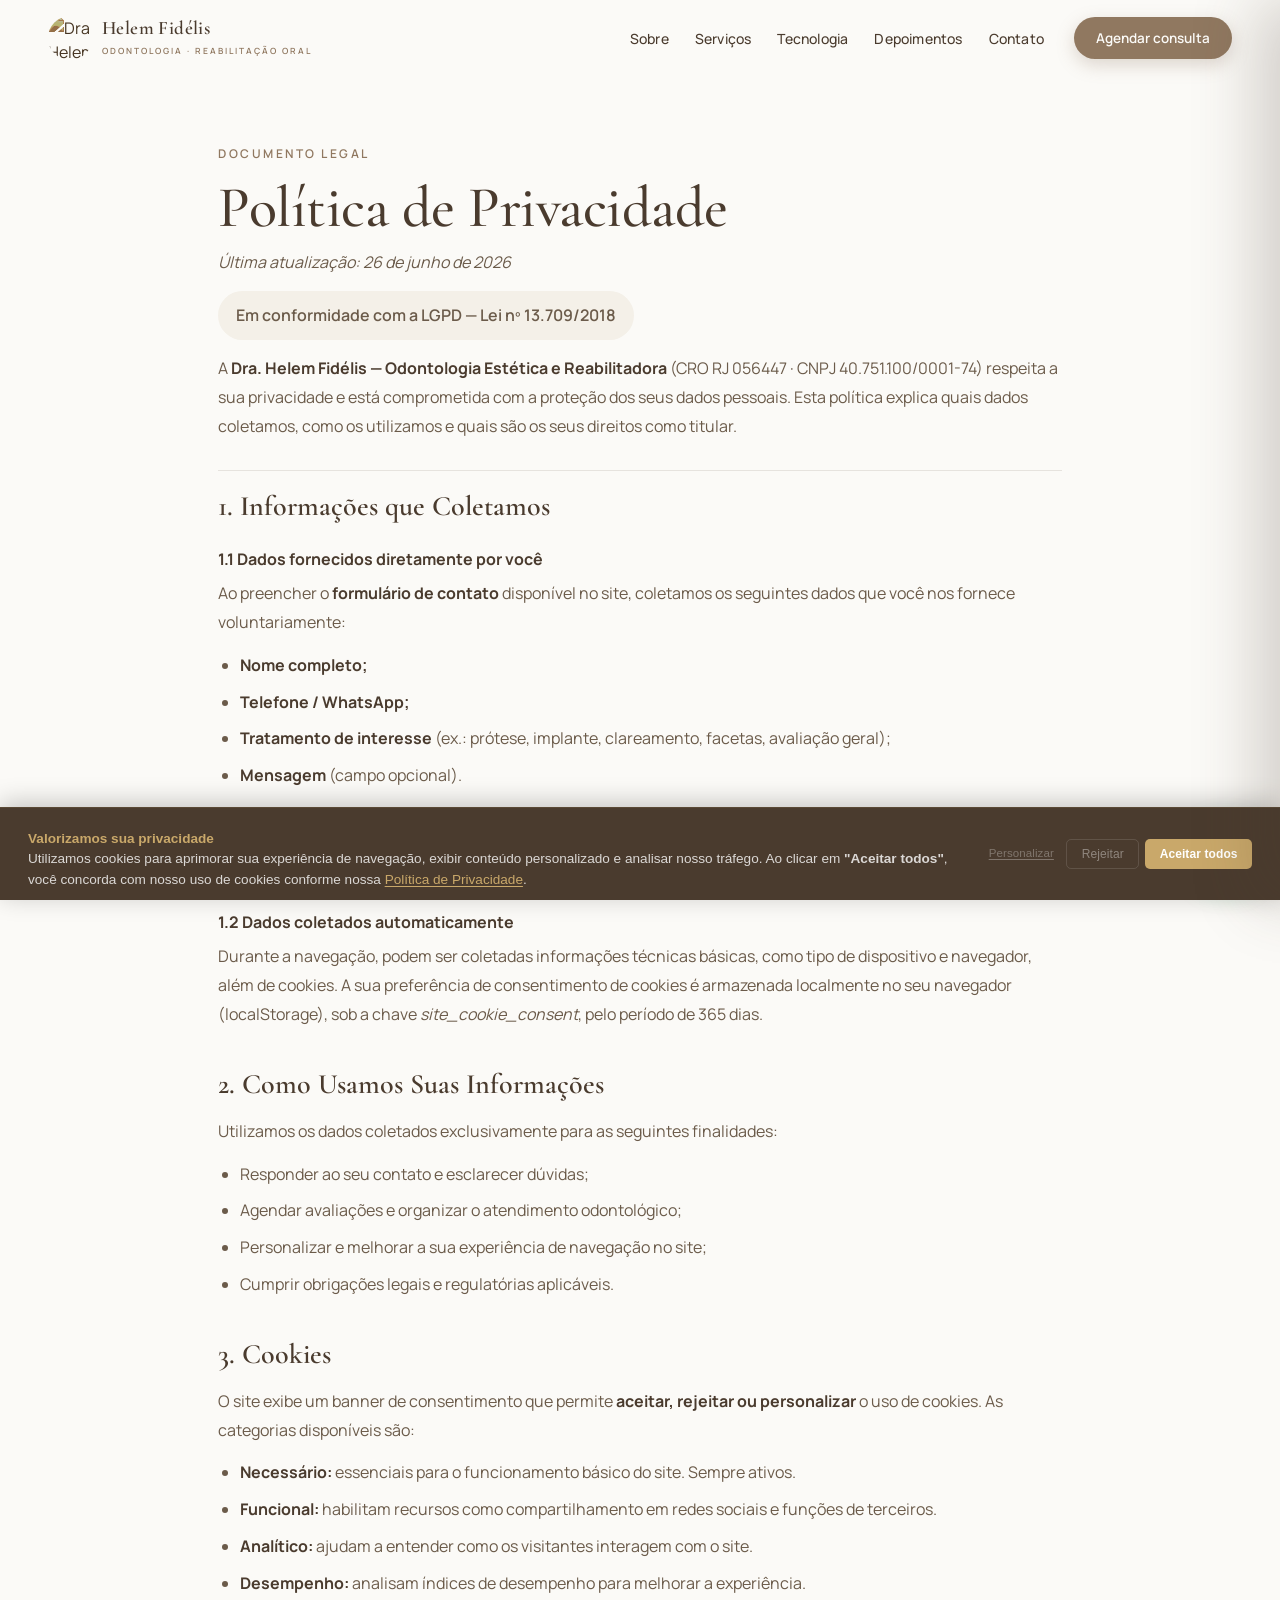
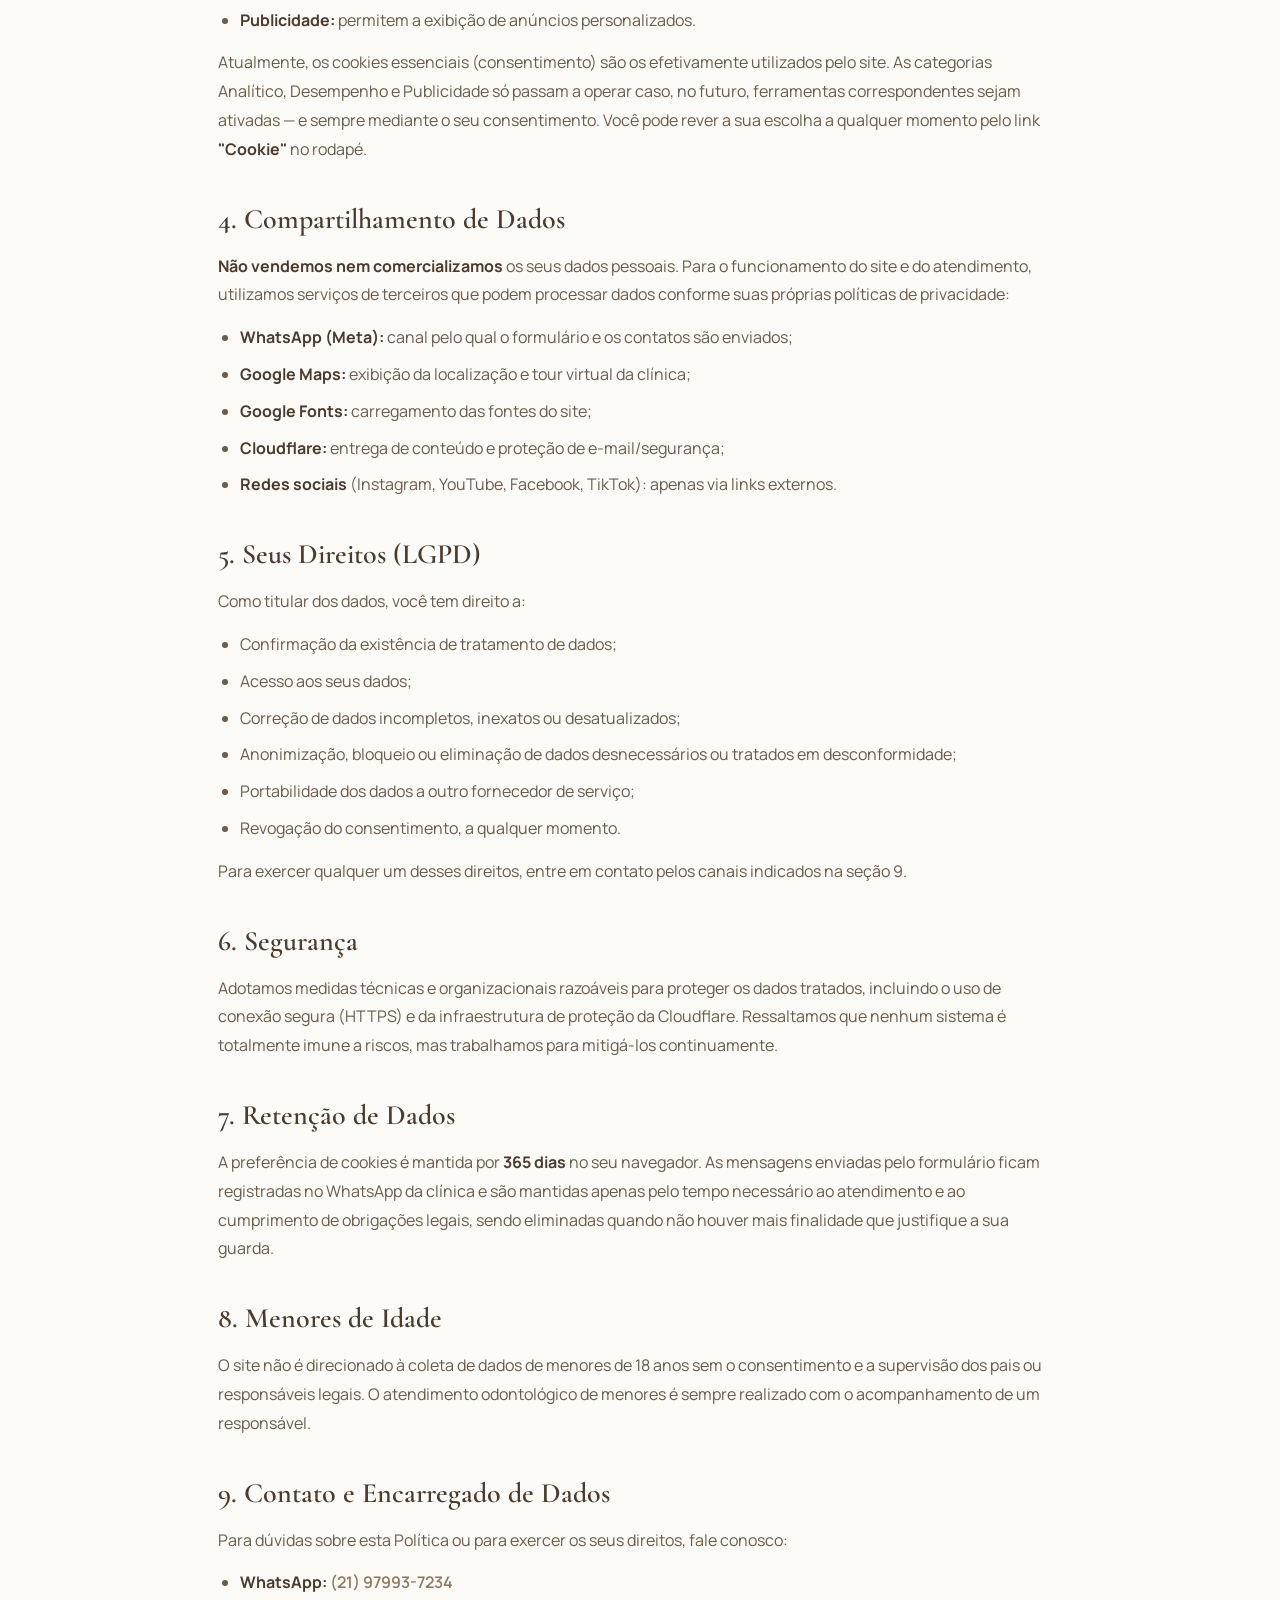
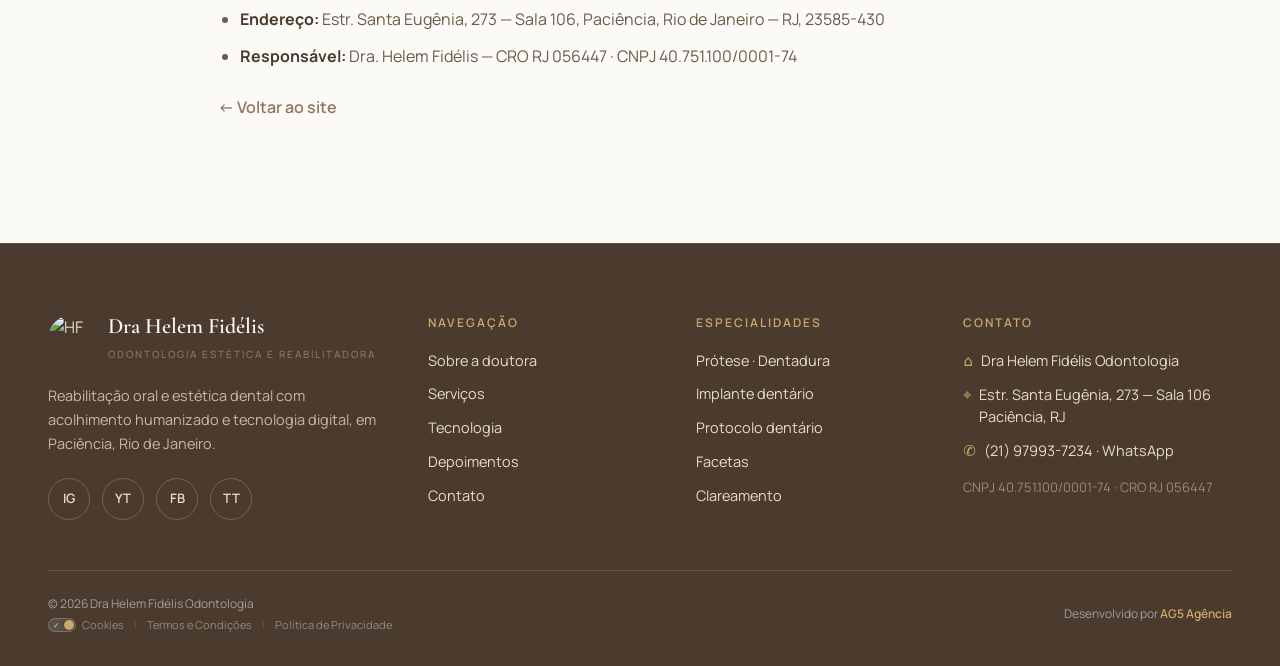
==== politica-de-privacidade.html @ c896bc63 "feat: initialize Dra. Helem Fidélis landing page project with assets, docs, and core structure" ====
<!DOCTYPE html>
<html lang="pt-BR">
<head>
<meta charset="UTF-8">
<meta name="viewport" content="width=device-width, initial-scale=1.0">
<title>Política de Privacidade — Dra Helem Fidélis | Odontologia, Paciência RJ</title>
<meta name="description" content="Política de Privacidade da Dra Helem Fidélis — Odontologia em Paciência, RJ. Em conformidade com a LGPD (Lei 13.709/2018).">
<meta name="robots" content="noindex, follow">
<link rel="icon" href="assets/favicon-dra-helem-fidelis.webp">
<link rel="preconnect" href="https://fonts.googleapis.com">
<link rel="preconnect" href="https://fonts.gstatic.com" crossorigin>
<link href="https://fonts.googleapis.com/css2?family=Cormorant+Garamond:ital,wght@0,400;0,500;0,600;0,700;1,400;1,500&family=Manrope:wght@400;500;600;700&display=swap" rel="stylesheet">
<link rel="stylesheet" href="style.css">
<link rel="stylesheet" href="cookie-banner.css">
<style>
  .legal{max-width:900px;margin:0 auto;padding:140px 28px 90px}
  .legal__tag{font-size:12px;font-weight:600;letter-spacing:2.5px;text-transform:uppercase;color:var(--bronze)}
  .legal h1{font-family:var(--serif);font-weight:500;font-size:clamp(38px,5vw,58px);line-height:1.04;letter-spacing:-.5px;color:var(--cacau);margin:14px 0 10px}
  .legal__updated{font-size:14px;color:var(--text-soft);font-style:italic;margin:0 0 8px}
  .legal__intro{font-size:16.5px;line-height:1.8;color:var(--text-soft);margin:18px 0 34px;padding-bottom:30px;border-bottom:1px solid rgba(74,59,46,.12)}
  .legal section{margin-bottom:34px}
  .legal h2{font-family:var(--serif);font-weight:600;font-size:clamp(22px,2.6vw,28px);color:var(--cacau);margin:0 0 12px}
  .legal h3{font-family:var(--sans);font-weight:700;font-size:16px;color:var(--cacau);margin:20px 0 8px}
  .legal p,.legal li{font-size:16px;line-height:1.8;color:var(--text-soft);margin:0 0 14px}
  .legal ul{margin:0 0 14px;padding-left:22px}
  .legal li{margin-bottom:8px}
  .legal a{color:var(--bronze);font-weight:600;text-decoration:none}
  .legal a:hover{text-decoration:underline}
  .legal strong{color:var(--cacau)}
  .legal__badge{display:inline-block;background:var(--marfim);color:var(--cacau);font-size:13.5px;font-weight:600;padding:10px 18px;border-radius:30px;margin:6px 0 0}
  .legal__back{display:inline-flex;align-items:center;gap:8px;margin-top:10px;font-weight:600;color:var(--bronze)}
</style>
</head>
<body>

<!-- ============ NAVBAR ============ -->
<nav class="nav" id="nav">
  <div class="nav__inner">
    <a href="index.html" class="nav__logo">
      <img src="assets/logo-dra-helem-fidelis-mobile.webp" alt="Dra Helem Fidélis">
      <span class="nav__logo-text">Helem Fidélis<br><small>Odontologia · Reabilitação Oral</small></span>
    </a>
    <div class="nav__right">
      <div class="nav__links">
        <a href="index.html#sobre" class="nav__link">Sobre</a>
        <a href="index.html#servicos" class="nav__link">Serviços</a>
        <a href="index.html#tecnologia" class="nav__link">Tecnologia</a>
        <a href="index.html#depoimentos" class="nav__link">Depoimentos</a>
        <a href="index.html#contato" class="nav__link">Contato</a>
      </div>
      <a href="https://wa.me/5521979937234?text=Ol%C3%A1%2C%20vim%20atrav%C3%A9s%20do%20site%20e%20gostaria%20de%20uma%20informa%C3%A7%C3%A3o." target="_blank" rel="noopener" class="nav__cta">Agendar consulta</a>
      <button class="nav__burger" id="burger" aria-label="Abrir menu" aria-expanded="false">
        <span></span><span></span><span></span>
      </button>
    </div>
  </div>
</nav>

<!-- ============ CONTEÚDO ============ -->
<main class="legal">
  <span class="legal__tag">documento legal</span>
  <h1>Política de Privacidade</h1>
  <p class="legal__updated">Última atualização: 26 de junho de 2026</p>
  <p class="legal__badge">Em conformidade com a LGPD — Lei nº 13.709/2018</p>
  <p class="legal__intro">
    A <strong>Dra. Helem Fidélis — Odontologia Estética e Reabilitadora</strong>
    (CRO RJ 056447 · CNPJ 40.751.100/0001-74) respeita a sua privacidade e está comprometida com a
    proteção dos seus dados pessoais. Esta política explica quais dados coletamos, como os utilizamos
    e quais são os seus direitos como titular.
  </p>

  <section>
    <h2>1. Informações que Coletamos</h2>
    <h3>1.1 Dados fornecidos diretamente por você</h3>
    <p>
      Ao preencher o <strong>formulário de contato</strong> disponível no site, coletamos os seguintes
      dados que você nos fornece voluntariamente:
    </p>
    <ul>
      <li><strong>Nome completo;</strong></li>
      <li><strong>Telefone / WhatsApp;</strong></li>
      <li><strong>Tratamento de interesse</strong> (ex.: prótese, implante, clareamento, facetas, avaliação geral);</li>
      <li><strong>Mensagem</strong> (campo opcional).</li>
    </ul>
    <p>
      Esses dados são utilizados para iniciar o atendimento e, ao enviar o formulário, são encaminhados
      diretamente para o <strong>WhatsApp da clínica</strong>, a fim de dar continuidade ao seu contato.
      O site não mantém banco de dados próprio nem armazena essas informações em servidor.
    </p>
    <h3>1.2 Dados coletados automaticamente</h3>
    <p>
      Durante a navegação, podem ser coletadas informações técnicas básicas, como tipo de dispositivo e
      navegador, além de cookies. A sua preferência de consentimento de cookies é armazenada localmente
      no seu navegador (localStorage), sob a chave <em>site_cookie_consent</em>, pelo período de 365 dias.
    </p>
  </section>

  <section>
    <h2>2. Como Usamos Suas Informações</h2>
    <p>Utilizamos os dados coletados exclusivamente para as seguintes finalidades:</p>
    <ul>
      <li>Responder ao seu contato e esclarecer dúvidas;</li>
      <li>Agendar avaliações e organizar o atendimento odontológico;</li>
      <li>Personalizar e melhorar a sua experiência de navegação no site;</li>
      <li>Cumprir obrigações legais e regulatórias aplicáveis.</li>
    </ul>
  </section>

  <section>
    <h2>3. Cookies</h2>
    <p>
      O site exibe um banner de consentimento que permite <strong>aceitar, rejeitar ou personalizar</strong>
      o uso de cookies. As categorias disponíveis são:
    </p>
    <ul>
      <li><strong>Necessário:</strong> essenciais para o funcionamento básico do site. Sempre ativos.</li>
      <li><strong>Funcional:</strong> habilitam recursos como compartilhamento em redes sociais e funções de terceiros.</li>
      <li><strong>Analítico:</strong> ajudam a entender como os visitantes interagem com o site.</li>
      <li><strong>Desempenho:</strong> analisam índices de desempenho para melhorar a experiência.</li>
      <li><strong>Publicidade:</strong> permitem a exibição de anúncios personalizados.</li>
    </ul>
    <p>
      Atualmente, os cookies essenciais (consentimento) são os efetivamente utilizados pelo site. As
      categorias Analítico, Desempenho e Publicidade só passam a operar caso, no futuro, ferramentas
      correspondentes sejam ativadas — e sempre mediante o seu consentimento. Você pode rever a sua
      escolha a qualquer momento pelo link <strong>"Cookie"</strong> no rodapé.
    </p>
  </section>

  <section>
    <h2>4. Compartilhamento de Dados</h2>
    <p>
      <strong>Não vendemos nem comercializamos</strong> os seus dados pessoais. Para o funcionamento do
      site e do atendimento, utilizamos serviços de terceiros que podem processar dados conforme suas
      próprias políticas de privacidade:
    </p>
    <ul>
      <li><strong>WhatsApp (Meta):</strong> canal pelo qual o formulário e os contatos são enviados;</li>
      <li><strong>Google Maps:</strong> exibição da localização e tour virtual da clínica;</li>
      <li><strong>Google Fonts:</strong> carregamento das fontes do site;</li>
      <li><strong>Cloudflare:</strong> entrega de conteúdo e proteção de e-mail/segurança;</li>
      <li><strong>Redes sociais</strong> (Instagram, YouTube, Facebook, TikTok): apenas via links externos.</li>
    </ul>
  </section>

  <section>
    <h2>5. Seus Direitos (LGPD)</h2>
    <p>Como titular dos dados, você tem direito a:</p>
    <ul>
      <li>Confirmação da existência de tratamento de dados;</li>
      <li>Acesso aos seus dados;</li>
      <li>Correção de dados incompletos, inexatos ou desatualizados;</li>
      <li>Anonimização, bloqueio ou eliminação de dados desnecessários ou tratados em desconformidade;</li>
      <li>Portabilidade dos dados a outro fornecedor de serviço;</li>
      <li>Revogação do consentimento, a qualquer momento.</li>
    </ul>
    <p>Para exercer qualquer um desses direitos, entre em contato pelos canais indicados na seção 9.</p>
  </section>

  <section>
    <h2>6. Segurança</h2>
    <p>
      Adotamos medidas técnicas e organizacionais razoáveis para proteger os dados tratados, incluindo o
      uso de conexão segura (HTTPS) e da infraestrutura de proteção da Cloudflare. Ressaltamos que nenhum
      sistema é totalmente imune a riscos, mas trabalhamos para mitigá-los continuamente.
    </p>
  </section>

  <section>
    <h2>7. Retenção de Dados</h2>
    <p>
      A preferência de cookies é mantida por <strong>365 dias</strong> no seu navegador. As mensagens
      enviadas pelo formulário ficam registradas no WhatsApp da clínica e são mantidas apenas pelo tempo
      necessário ao atendimento e ao cumprimento de obrigações legais, sendo eliminadas quando não houver
      mais finalidade que justifique a sua guarda.
    </p>
  </section>

  <section>
    <h2>8. Menores de Idade</h2>
    <p>
      O site não é direcionado à coleta de dados de menores de 18 anos sem o consentimento e a supervisão
      dos pais ou responsáveis legais. O atendimento odontológico de menores é sempre realizado com o
      acompanhamento de um responsável.
    </p>
  </section>

  <section>
    <h2>9. Contato e Encarregado de Dados</h2>
    <p>Para dúvidas sobre esta Política ou para exercer os seus direitos, fale conosco:</p>
    <ul>
      <li><strong>WhatsApp:</strong> <a href="https://wa.me/5521979937234?text=Ol%C3%A1%2C%20vim%20atrav%C3%A9s%20do%20site%20e%20gostaria%20de%20uma%20informa%C3%A7%C3%A3o." target="_blank" rel="noopener">(21) 97993-7234</a></li>
      <li><strong>Endereço:</strong> Estr. Santa Eugênia, 273 — Sala 106, Paciência, Rio de Janeiro — RJ, 23585-430</li>
      <li><strong>Responsável:</strong> Dra. Helem Fidélis — CRO RJ 056447 · CNPJ 40.751.100/0001-74</li>
    </ul>
    <a href="index.html" class="legal__back">← Voltar ao site</a>
  </section>
</main>

<!-- ============ RODAPÉ ============ -->
<footer class="footer">
  <div class="container">
    <div class="footer__grid">
      <div class="footer__brand">
        <a href="index.html" class="footer__brand-logo">
          <img src="assets/favicon-dra-helem-fidelis.webp" alt="HF">
          <span>Dra Helem Fidélis<br><small>Odontologia Estética e Reabilitadora</small></span>
        </a>
        <p>Reabilitação oral e estética dental com acolhimento humanizado e tecnologia digital, em Paciência, Rio de Janeiro.</p>
        <div class="social">
          <a href="https://www.instagram.com/drahelemfidelis/" target="_blank" rel="noopener" aria-label="Instagram">IG</a>
          <a href="https://www.youtube.com/channel/UCHiLj3LN12TyYaXumt3AdVA" target="_blank" rel="noopener" aria-label="YouTube">YT</a>
          <a href="https://www.facebook.com/people/DraHelem-Fid%C3%A9lis-Reabilita%C3%A7%C3%A3o-Oral/61561709851458/" target="_blank" rel="noopener" aria-label="Facebook">FB</a>
          <a href="https://www.tiktok.com/@dra.helem.fidelis" target="_blank" rel="noopener" aria-label="TikTok">TT</a>
        </div>
      </div>
      <div>
        <div class="footer__col-title">Navegação</div>
        <div class="footer__col-links">
          <a href="index.html#sobre">Sobre a doutora</a>
          <a href="index.html#servicos">Serviços</a>
          <a href="index.html#tecnologia">Tecnologia</a>
          <a href="index.html#depoimentos">Depoimentos</a>
          <a href="index.html#contato">Contato</a>
        </div>
      </div>
      <div>
        <div class="footer__col-title">Especialidades</div>
        <div class="footer__col-links">
          <a href="index.html#servicos">Prótese · Dentadura</a>
          <a href="index.html#servicos">Implante dentário</a>
          <a href="index.html#servicos">Protocolo dentário</a>
          <a href="index.html#servicos">Facetas</a>
          <a href="index.html#servicos">Clareamento</a>
        </div>
      </div>
      <div>
        <div class="footer__col-title">Contato</div>
        <div class="footer__col-links footer__contact">
          <a href="https://share.google/PjEDpDoQ3tR13irXj" target="_blank" rel="noopener noreferrer"><span class="ico" aria-hidden="true">⌂</span> Dra Helem Fidélis Odontologia</a>
          <a href="https://www.google.com/maps?gs_lcrp=EgZjaHJvbWUyCwgAEEUYChg5GKABMgYIARBFGD0yBggCEEUYPdIBCTE3MzEyajBqN6gCCLACAfEF7HBSvei3HUrxBexwUr3otx1K&um=1&ie=UTF-8&fb=1&gl=br&sa=X&geocode=KRsSC4GJ5ZsAMXbGdVE-Ldn1&daddr=Estr.+Santa+Eug%C3%AAnia,+273+-+Sala+106+-+Paci%C3%AAncia,+Rio+de+Janeiro+-+RJ,+23585-430" target="_blank" rel="noopener noreferrer"><span class="ico" aria-hidden="true">⌖</span> Estr. Santa Eugênia, 273 — Sala 106<br>Paciência, RJ</a>
          <a href="https://wa.me/5521979937234?text=Ol%C3%A1%2C%20vim%20atrav%C3%A9s%20do%20site%20e%20gostaria%20de%20uma%20informa%C3%A7%C3%A3o." target="_blank" rel="noopener"><span class="ico" aria-hidden="true">✆</span> (21) 97993-7234 · WhatsApp</a>
          <small>CNPJ 40.751.100/0001-74 · CRO RJ 056447</small>
        </div>
      </div>
    </div>
    <div class="footer__credits">
      <div class="footer-credits-left">
        <span class="copyright">© 2026 Dra Helem Fidélis Odontologia</span>
        <div class="footer-legal-links">
          <a href="#" id="ck-prefs-link">
            <span id="cookie-toggle" style="display:inline-flex; align-items:center; width:28px; height:14px; background:rgba(255,255,255,0.1); border-radius:10px; padding:2px; border:1px solid rgba(255,255,255,0.2); position:relative; font-size:8px; font-weight:bold;">
              <span style="color:#86EFAC; margin-left:2px;">✓</span>
              <span style="color:#FCA5A5; margin-left:auto; margin-right:2px;">✕</span>
              <span id="cookie-toggle-dot" style="position:absolute; left:15px; width:10px; height:10px; background:var(--ck-accent); border-radius:50%; box-shadow:0 0 5px rgba(0,0,0,0.3); transition:left .2s ease;"></span>
            </span>
            Cookies
          </a>
          <span class="sep">|</span>
          <a href="termos-e-condicoes.html">Termos e Condições</a>
          <span class="sep">|</span>
          <a href="politica-de-privacidade.html">Política de Privacidade</a>
        </div>
      </div>
      <span class="footer-credits-right">Desenvolvido por <a href="https://www.ag5agencia.com.br" target="_blank" rel="noopener">AG5 Agência</a></span>
    </div>
  </div>
</footer>

<!-- ============ WHATSAPP FLUTUANTE ============ -->
<a href="https://wa.me/5521979937234?text=Ol%C3%A1%2C%20vim%20atrav%C3%A9s%20do%20site%20e%20gostaria%20de%20uma%20informa%C3%A7%C3%A3o." target="_blank" rel="noopener" class="wa-float" role="button" aria-label="Falar pelo WhatsApp">
  <svg viewBox="0 0 16 16" width="30" height="30" fill="currentColor" aria-hidden="true"><path d="M13.601 2.326A7.85 7.85 0 0 0 7.994 0C3.627 0 .068 3.558.064 7.926c0 1.399.366 2.76 1.057 3.965L0 16l4.204-1.102a7.9 7.9 0 0 0 3.79.965h.004c4.368 0 7.926-3.558 7.93-7.93A7.9 7.9 0 0 0 13.6 2.326zM7.994 14.521a6.6 6.6 0 0 1-3.356-.92l-.24-.144-2.494.654.666-2.433-.156-.251a6.56 6.56 0 0 1-1.007-3.505c0-3.626 2.957-6.584 6.591-6.584a6.56 6.56 0 0 1 4.66 1.931 6.56 6.56 0 0 1 1.928 4.66c-.004 3.639-2.961 6.592-6.592 6.592m3.615-4.934c-.197-.099-1.17-.578-1.353-.646-.182-.065-.315-.099-.445.099-.133.197-.513.646-.627.775-.114.133-.232.148-.43.05-.197-.1-.836-.308-1.592-.985-.59-.525-.985-1.175-1.103-1.372-.114-.198-.011-.304.088-.403.087-.088.197-.232.296-.346.1-.114.133-.198.198-.33.065-.134.034-.248-.015-.347-.05-.099-.445-1.076-.612-1.47-.16-.389-.323-.335-.445-.34-.114-.007-.247-.007-.38-.007a.73.73 0 0 0-.529.247c-.182.198-.691.677-.691 1.654s.71 1.916.81 2.049c.098.133 1.394 2.132 3.383 2.992.47.205.84.326 1.129.418.475.152.904.129 1.246.08.38-.058 1.171-.48 1.338-.943.164-.464.164-.86.114-.943-.049-.084-.182-.133-.38-.232"/></svg>
</a>

<!-- ============ MENU MOBILE (DRAWER) ============ -->
<div class="drawer-overlay" id="drawerOverlay" hidden></div>
<aside class="drawer" id="drawer" aria-label="Menu de navegação" aria-hidden="true">
  <div class="drawer__head">
    <a href="index.html" class="drawer__logo" data-close>
      <img src="assets/logo-dra-helem-fidelis-mobile.webp" alt="Dra Helem Fidélis">
      <span class="drawer__logo-text">Helem Fidélis<br><small>Odontologia · Reabilitação Oral</small></span>
    </a>
    <button class="drawer__close" id="drawerClose" aria-label="Fechar menu">
      <span></span><span></span>
    </button>
  </div>
  <nav class="drawer__links">
    <a href="index.html#sobre" data-close>Sobre</a>
    <a href="index.html#servicos" data-close>Serviços</a>
    <a href="index.html#tecnologia" data-close>Tecnologia</a>
    <a href="index.html#depoimentos" data-close>Depoimentos</a>
    <a href="index.html#contato" data-close>Contato</a>
  </nav>
  <a href="https://wa.me/5521979937234?text=Ol%C3%A1%2C%20vim%20atrav%C3%A9s%20do%20site%20e%20gostaria%20de%20uma%20informa%C3%A7%C3%A3o." target="_blank" rel="noopener" class="drawer__cta" data-close>Agendar pelo WhatsApp</a>
</aside>

<!-- ============ COOKIE BANNER (LGPD) ============ -->
<div id="ck-banner" class="ck-banner" role="dialog" aria-modal="true" aria-label="Aviso de cookies" aria-live="polite" aria-hidden="true">
  <div class="ck-banner__inner">
    <div class="ck-banner__content">
      <h2 class="ck-banner__title">Valorizamos sua privacidade</h2>
      <p class="ck-banner__text">
        Utilizamos cookies para aprimorar sua experiência de navegação, exibir conteúdo
        personalizado e analisar nosso tráfego. Ao clicar em <strong>"Aceitar todos"</strong>,
        você concorda com nosso uso de cookies conforme nossa
        <a href="politica-de-privacidade.html" class="ck-banner__link">Política de Privacidade</a>.
      </p>
    </div>
    <div class="ck-banner__actions">
      <button id="ck-customize" class="ck-btn ck-btn--ghost">Personalizar</button>
      <button id="ck-reject" class="ck-btn ck-btn--outline">Rejeitar</button>
      <button id="ck-accept-all" class="ck-btn ck-btn--primary">Aceitar todos</button>
    </div>
  </div>
</div>
<div id="ck-modal" class="ck-modal" role="dialog" aria-modal="true" aria-label="Personalizar preferências de cookies" aria-hidden="true">
  <div class="ck-modal__overlay" id="ck-modal-overlay"></div>
  <div class="ck-modal__box">
    <div class="ck-modal__header">
      <h2 class="ck-modal__title">Personalizar preferências de consentimento</h2>
      <button class="ck-modal__close" id="ck-modal-close" aria-label="Fechar modal">
        <svg width="18" height="18" viewBox="0 0 24 24" fill="none" aria-hidden="true">
          <path d="M18 6L6 18M6 6l12 12" stroke="currentColor" stroke-width="2" stroke-linecap="round" stroke-linejoin="round" />
        </svg>
      </button>
    </div>
    <div class="ck-modal__body">
      <p class="ck-modal__intro">
        Utilizamos cookies para ajudar você a navegar com eficiência e executar certas funções.
        Os cookies classificados como <strong>"Necessário"</strong> são essenciais para o
        funcionamento básico do site e não podem ser desativados.
      </p>
      <div class="ck-category"><div class="ck-category__header"><div class="ck-category__info"><h3 class="ck-category__name">Necessário</h3><p class="ck-category__desc">Essenciais para o funcionamento do site. Não armazenam dados pessoalmente identificáveis.</p></div><span class="ck-category__badge">Sempre ativo</span></div></div>
      <div class="ck-category"><div class="ck-category__header"><div class="ck-category__info"><h3 class="ck-category__name">Funcional</h3><p class="ck-category__desc">Ajudam a executar funcionalidades como compartilhamento em mídia social e recursos de terceiros.</p></div><label class="ck-toggle" aria-label="Ativar cookies funcionais"><input type="checkbox" id="ck-functional" name="functional"><span class="ck-toggle__slider"></span></label></div></div>
      <div class="ck-category"><div class="ck-category__header"><div class="ck-category__info"><h3 class="ck-category__name">Analítico</h3><p class="ck-category__desc">Usados para entender como os visitantes interagem com o site (visitantes, taxa de rejeição, etc.).</p></div><label class="ck-toggle" aria-label="Ativar cookies analíticos"><input type="checkbox" id="ck-analytics" name="analytics"><span class="ck-toggle__slider"></span></label></div></div>
      <div class="ck-category"><div class="ck-category__header"><div class="ck-category__info"><h3 class="ck-category__name">Desempenho</h3><p class="ck-category__desc">Analisam índices de desempenho do site para oferecer melhor experiência ao visitante.</p></div><label class="ck-toggle" aria-label="Ativar cookies de desempenho"><input type="checkbox" id="ck-performance" name="performance"><span class="ck-toggle__slider"></span></label></div></div>
      <div class="ck-category"><div class="ck-category__header"><div class="ck-category__info"><h3 class="ck-category__name">Publicidade</h3><p class="ck-category__desc">Entregam anúncios personalizados com base nas páginas visitadas anteriormente.</p></div><label class="ck-toggle" aria-label="Ativar cookies de publicidade"><input type="checkbox" id="ck-advertising" name="advertising"><span class="ck-toggle__slider"></span></label></div></div>
    </div>
    <div class="ck-modal__footer">
      <button id="ck-modal-reject" class="ck-btn ck-btn--outline">Rejeitar</button>
      <button id="ck-modal-save" class="ck-btn ck-btn--ghost">Salvar Preferências</button>
      <button id="ck-modal-accept-all" class="ck-btn ck-btn--primary">Aceitar todos</button>
    </div>
  </div>
</div>
<button id="ck-prefs-btn" class="ck-prefs-btn" aria-label="Preferências de cookies" style="display:none;">Cookies</button>

<script>
  // Navbar scrolled state + Drawer mobile
  (function () {
    var nav = document.getElementById('nav');
    var burger = document.getElementById('burger');
    var drawer = document.getElementById('drawer');
    var overlay = document.getElementById('drawerOverlay');
    var closeBtn = document.getElementById('drawerClose');
    function onScroll(){ if(window.scrollY>40) nav.classList.add('scrolled'); else nav.classList.remove('scrolled'); }
    window.addEventListener('scroll', onScroll, { passive:true }); onScroll();
    function open(){ drawer.classList.add('open'); drawer.setAttribute('aria-hidden','false'); overlay.hidden=false; overlay.classList.add('open'); nav.classList.add('open'); document.body.classList.add('no-scroll'); if(burger) burger.setAttribute('aria-expanded','true'); }
    function close(){ drawer.classList.remove('open'); drawer.setAttribute('aria-hidden','true'); overlay.classList.remove('open'); setTimeout(function(){overlay.hidden=true;},450); nav.classList.remove('open'); document.body.classList.remove('no-scroll'); if(burger) burger.setAttribute('aria-expanded','false'); }
    if(burger) burger.addEventListener('click', function(){ drawer.classList.contains('open')?close():open(); });
    if(closeBtn) closeBtn.addEventListener('click', close);
    if(overlay) overlay.addEventListener('click', close);
    drawer.querySelectorAll('[data-close]').forEach(function(a){ a.addEventListener('click', close); });
    document.addEventListener('keydown', function(e){ if(e.key==='Escape'&&drawer.classList.contains('open')) close(); });
  })();
</script>
<script src="cookie-banner.js" defer></script>
</body>
</html>
---- style.css ----
/* =====================================================================
   Dra Helem Fidélis — Odontologia Estética e Reabilitadora
   Editorial Nude — Clínica Boutique
   HTML5 + CSS3 + JS Vanilla (sem frameworks)
   ===================================================================== */

:root{
  --bronze:#907860;        /* primária */
  --bronze-warm:#A87860;   /* secundária / hover */
  --marfim:#F4F0E8;        /* fundo de seção */
  --areia:#E8DCC8;         /* cards / divisores */
  --cacau:#4A3B2E;         /* texto / títulos */
  --offwhite:#FBFAF7;      /* fundo geral */
  --dourado:#C9A86A;       /* acento / estrelas */
  --text-soft:#6B5B4A;     /* parágrafos */
  --serif:'Cormorant Garamond', Georgia, serif;
  --sans:'Manrope', system-ui, -apple-system, sans-serif;
  --container:1240px;
  --ease:cubic-bezier(.16,1,.3,1);
}

*{box-sizing:border-box}
html{scroll-behavior:smooth}
body{
  margin:0;
  font-family:var(--sans);
  color:var(--cacau);
  background:var(--offwhite);
  overflow-x:hidden;
  -webkit-font-smoothing:antialiased;
  line-height:1.5;
}
img{display:block;max-width:100%}
a{color:inherit}
button{font-family:inherit}

.container{max-width:var(--container);margin:0 auto;padding:0 28px}
.label{
  font-size:12px;font-weight:600;letter-spacing:2.5px;
  text-transform:lowercase;color:var(--bronze);
}

/* ---------- Botões ---------- */
.btn{
  display:inline-flex;align-items:center;gap:9px;
  text-decoration:none;border-radius:44px;font-size:15px;font-weight:600;
  cursor:pointer;border:1px solid transparent;transition:transform .25s,background .25s,border-color .25s,color .25s;
}
.btn--primary{
  background:var(--bronze);color:var(--offwhite);padding:16px 30px;
  box-shadow:0 10px 26px rgba(144,120,96,.3);
}
.btn--primary:hover{transform:translateY(-2px);background:var(--bronze-warm)}
.btn--ghost{
  background:transparent;color:var(--cacau);padding:16px 28px;
  border-color:rgba(74,59,46,.22);
}
.btn--ghost:hover{border-color:var(--bronze);color:var(--bronze)}
.btn--sm{padding:13px 24px;font-size:14px}

/* =====================================================================
   NAVBAR
   ===================================================================== */
.nav{
  position:fixed;top:0;left:0;right:0;z-index:100;
  transition:background .4s,box-shadow .4s,backdrop-filter .4s;
}
.nav.scrolled{
  background:rgba(251,250,247,.92);
  box-shadow:0 1px 0 rgba(74,59,46,.08);
  -webkit-backdrop-filter:blur(10px);backdrop-filter:blur(10px);
}
.nav__inner{
  max-width:var(--container);margin:0 auto;padding:16px 28px;
  display:flex;align-items:center;justify-content:space-between;gap:24px;
}
.nav__logo{display:flex;align-items:center;gap:10px;text-decoration:none;flex-shrink:0}
.nav__logo img{height:44px;width:44px;border-radius:50%;filter:sepia(1) saturate(1.9) hue-rotate(-10deg) brightness(.72)}
.nav__logo-text{font-family:var(--serif);font-size:19px;font-weight:600;letter-spacing:.4px;color:var(--cacau);line-height:1.05}
.nav__logo-text small{font-family:var(--sans);font-size:8.5px;font-weight:600;letter-spacing:2px;text-transform:uppercase;color:var(--bronze)}
.nav__right{display:flex;align-items:center;gap:30px}
.nav__links{display:flex;align-items:center;gap:26px}
.nav__link{text-decoration:none;color:var(--cacau);font-size:14px;font-weight:500;letter-spacing:.2px;transition:color .25s}
.nav__link:hover{color:var(--bronze)}
.nav__cta{
  display:inline-flex;align-items:center;gap:8px;background:var(--bronze);color:var(--offwhite);
  text-decoration:none;padding:11px 22px;border-radius:40px;font-size:13.5px;font-weight:600;
  box-shadow:0 6px 18px rgba(144,120,96,.28);transition:transform .25s,background .25s;
}
.nav__cta:hover{transform:translateY(-2px);background:var(--bronze-warm)}
.nav__burger{display:none;flex-direction:column;gap:5px;background:none;border:none;cursor:pointer;padding:8px}
.nav__burger span{display:block;width:24px;height:2px;background:var(--cacau);border-radius:2px;transition:transform .3s,opacity .3s}
.nav__burger span:last-child{width:18px}
.nav.open .nav__burger span:nth-child(1){transform:translateY(7px) rotate(45deg)}
.nav.open .nav__burger span:nth-child(2){opacity:0}
.nav.open .nav__burger span:nth-child(3){width:24px;transform:translateY(-7px) rotate(-45deg)}
/* ---------- Menu Mobile · Drawer Premium ---------- */
body.no-scroll{overflow:hidden}
.drawer-overlay{
  position:fixed;inset:0;z-index:9998;
  background:rgba(74,59,46,.45);-webkit-backdrop-filter:blur(2px);backdrop-filter:blur(2px);
  opacity:0;pointer-events:none;transition:opacity .4s var(--ease);
}
.drawer-overlay.open{opacity:1;pointer-events:auto}
.drawer{
  position:fixed;top:0;right:0;z-index:9999;
  width:min(86vw,360px);height:100%;
  background:var(--offwhite);
  box-shadow:-24px 0 60px rgba(74,59,46,.22);
  display:flex;flex-direction:column;padding:26px 24px calc(26px + env(safe-area-inset-bottom));
  transform:translateX(100%);transition:transform .45s var(--ease);
  overscroll-behavior:contain;-webkit-overflow-scrolling:touch;overflow-y:auto;
}
.drawer.open{transform:translateX(0)}
.drawer__head{display:flex;align-items:center;justify-content:space-between;gap:14px;padding-bottom:22px;border-bottom:1px solid rgba(74,59,46,.1)}
.drawer__logo{display:flex;align-items:center;gap:10px;text-decoration:none;flex-shrink:0}
.drawer__logo img{height:42px;width:42px;border-radius:50%;filter:sepia(1) saturate(1.9) hue-rotate(-10deg) brightness(.72)}
.drawer__logo-text{font-family:var(--serif);font-size:18px;font-weight:600;letter-spacing:.4px;color:var(--cacau);line-height:1.05}
.drawer__logo-text small{font-family:var(--sans);font-size:8px;font-weight:600;letter-spacing:1.6px;text-transform:uppercase;color:var(--bronze)}
.drawer__close{position:relative;width:40px;height:40px;flex-shrink:0;background:var(--marfim);border:none;border-radius:50%;cursor:pointer;transition:background .25s}
.drawer__close:hover{background:var(--areia)}
.drawer__close span{position:absolute;top:50%;left:50%;width:16px;height:2px;background:var(--cacau);border-radius:2px}
.drawer__close span:nth-child(1){transform:translate(-50%,-50%) rotate(45deg)}
.drawer__close span:nth-child(2){transform:translate(-50%,-50%) rotate(-45deg)}
.drawer__links{display:flex;flex-direction:column;margin-top:26px}
.drawer__links a{
  text-decoration:none;color:var(--cacau);opacity:.78;
  font-family:var(--serif);font-size:26px;font-weight:500;letter-spacing:.2px;
  padding:12px 0;transition:opacity .25s,color .25s,transform .25s;
}
.drawer__links a:hover{opacity:1;color:var(--bronze);transform:translateX(6px)}
.drawer__cta{
  margin-top:auto;text-align:center;text-decoration:none;
  background:var(--bronze);color:var(--offwhite);font-weight:600;font-size:14.5px;letter-spacing:.3px;
  padding:16px 22px;border-radius:40px;box-shadow:0 8px 22px rgba(144,120,96,.3);
  transition:transform .25s,background .25s;
}
.drawer__cta:hover{transform:translateY(-2px);background:var(--bronze-warm)}

/* =====================================================================
   HERO
   ===================================================================== */
.hero{
  position:relative;min-height:100vh;min-height:100svh;display:flex;align-items:center;overflow:hidden;
  background:radial-gradient(110% 90% at 82% 18%,var(--marfim) 0%,var(--offwhite) 56%);
}
.hero__inner{position:relative;z-index:2;width:100%;max-width:var(--container);margin:0 auto;padding:120px 40px 64px;display:grid;grid-template-columns:1.05fr .95fr;gap:56px;align-items:center}
.hero__content{max-width:600px}
.hero__tag{
  display:inline-flex;align-items:center;gap:10px;margin-bottom:26px;padding:8px 16px 8px 13px;
  background:rgba(251,250,247,.7);border:1px solid rgba(201,168,106,.4);border-radius:40px;
  -webkit-backdrop-filter:blur(8px);backdrop-filter:blur(8px);box-shadow:0 6px 18px rgba(74,59,46,.06);
}
.hero__tag-dot{width:8px;height:8px;border-radius:50%;background:var(--dourado);animation:pulse-gold 2.4s infinite}
.hero__tag span:last-child{font-size:11.5px;font-weight:600;letter-spacing:2.2px;text-transform:uppercase;color:var(--bronze)}
.hero__title{font-family:var(--serif);font-weight:500;font-size:clamp(46px,6.4vw,96px);line-height:.97;letter-spacing:-1.5px;margin:0;color:var(--cacau)}
.hero__title em{font-style:italic;color:var(--bronze);position:relative;white-space:nowrap}
.hero__title em::after{content:'';position:absolute;left:2%;right:6%;bottom:.02em;height:.08em;border-radius:6px;background:linear-gradient(90deg,var(--dourado),rgba(201,168,106,.15));transform:scaleX(0);transform-origin:left;animation:hero-underline 1s var(--ease) .9s forwards}
.hero__lead{max-width:460px;font-size:17px;line-height:1.62;color:var(--text-soft);margin:24px 0 32px}
.hero__cta{display:flex;flex-wrap:wrap;gap:14px}
.hero__cta .btn--primary{position:relative;overflow:hidden;box-shadow:0 16px 34px rgba(144,120,96,.32)}
.hero__cta .btn--primary::after{content:'';position:absolute;top:0;left:-130%;width:55%;height:100%;background:linear-gradient(120deg,rgba(255,255,255,0),rgba(255,255,255,.4),rgba(255,255,255,0));transform:skewX(-20deg);pointer-events:none}
.hero__cta .btn--primary:hover::after{animation:hero-shine .9s ease}
.hero__trust{display:inline-flex;align-items:center;gap:12px;margin-top:32px;font-size:13.5px;color:var(--text-soft)}
.stars{display:inline-flex;gap:2px;color:var(--dourado);font-size:16px;letter-spacing:1px}
.hero__trust-txt strong{color:var(--cacau);font-weight:700}
/* Foto ao lado — minimalista clean (retângulo + 1 linha dourada fina) */
.hero__media{position:relative;justify-self:center;width:100%;max-width:430px;aspect-ratio:3/4}
.hero__media-frame{position:absolute;inset:20px -20px -20px 20px;border:1px solid rgba(201,168,106,.5);border-radius:24px;z-index:0}
.hero__photo{position:relative;z-index:1;width:100%;height:100%;object-fit:cover;object-position:center bottom;border-radius:24px;box-shadow:0 30px 64px rgba(74,59,46,.2)}
@keyframes pulse-gold{0%{box-shadow:0 0 0 0 rgba(201,168,106,.55)}70%{box-shadow:0 0 0 8px rgba(201,168,106,0)}100%{box-shadow:0 0 0 0 rgba(201,168,106,0)}}
@keyframes hero-underline{to{transform:scaleX(1)}}
@keyframes hero-shine{from{left:-130%}to{left:130%}}

/* =====================================================================
   SEPARADOR (de ponta a ponta)
   ===================================================================== */
.divider{display:flex;align-items:center;gap:24px;width:100%;padding:8px 0}
.divider__line{flex:1;height:1px;background:linear-gradient(90deg,rgba(201,168,106,0) 0%,rgba(201,168,106,.5) 100%)}
.divider__line:last-child{background:linear-gradient(90deg,rgba(201,168,106,.5) 0%,rgba(201,168,106,0) 100%)}
.divider__mark{flex-shrink:0;color:var(--dourado);font-size:15px;letter-spacing:1px;opacity:.9}

/* Separador sutil entre seções */
.section-sep{max-width:440px;margin:0 auto;display:flex;align-items:center;gap:18px;padding:20px 28px}
.section-sep__line{flex:1;height:1px;background:linear-gradient(90deg,rgba(201,168,106,0),rgba(201,168,106,.32))}
.section-sep__line:last-child{background:linear-gradient(90deg,rgba(201,168,106,.32),rgba(201,168,106,0))}
.section-sep__mark{flex-shrink:0;width:6px;height:6px;background:var(--dourado);opacity:.55;transform:rotate(45deg);border-radius:1px}

/* =====================================================================
   TÍTULO DE SEÇÃO (global)
   ===================================================================== */
.section-title{font-family:var(--serif);font-weight:500;font-size:clamp(34px,4.6vw,56px);line-height:1.04;letter-spacing:-.5px;margin:18px 0 24px;color:var(--cacau)}

/* =====================================================================
   SERVIÇOS
   ===================================================================== */
.services{position:relative;background:var(--marfim);padding:104px 0;overflow:hidden}
.services::before{content:'';position:absolute;inset:0;background:
  radial-gradient(120% 80% at 100% 0%,rgba(201,168,106,.10),transparent 55%),
  radial-gradient(90% 70% at 0% 100%,rgba(168,120,96,.07),transparent 55%);
  pointer-events:none}
.services__glow{position:absolute;top:-120px;right:-80px;width:420px;height:420px;border-radius:50%;
  background:radial-gradient(circle,rgba(201,168,106,.18),transparent 70%);filter:blur(20px);pointer-events:none}
.services .container{position:relative;z-index:1}
.services__head{max-width:680px;margin-bottom:60px}
.services__head .section-title{margin-top:16px;margin-bottom:0}
.services__head .section-title em{font-style:italic;color:var(--bronze)}
.services__sub{margin:22px 0 0;font-size:16.5px;line-height:1.65;color:var(--text-soft);max-width:600px}

/* ----- Cards premium de serviços ----- */
.svc-list{display:flex;flex-direction:column;gap:16px}
.svc-line{
  position:relative;display:grid;grid-template-columns:auto auto 1fr auto;
  gap:28px;align-items:center;padding:28px 32px;
  background:var(--offwhite);border:1px solid rgba(74,59,46,.08);border-radius:22px;
  box-shadow:0 8px 26px rgba(74,59,46,.05);overflow:hidden;
  transition:transform .45s var(--ease),box-shadow .45s var(--ease),border-color .45s var(--ease);
}
/* barra dourada que cresce à esquerda no hover */
.svc-line::before{content:'';position:absolute;left:0;top:0;bottom:0;width:3px;
  background:linear-gradient(180deg,var(--dourado),var(--bronze));
  transform:scaleY(0);transform-origin:top;transition:transform .45s var(--ease)}
.svc-line:hover{transform:translateY(-4px);box-shadow:0 22px 54px rgba(74,59,46,.12);border-color:rgba(144,120,96,.28)}
.svc-line:hover::before{transform:scaleY(1)}

.svc-line__num{font-family:var(--serif);font-weight:500;font-style:italic;font-size:clamp(34px,4.4vw,54px);
  line-height:.8;color:rgba(201,168,106,.42);min-width:70px;transition:color .45s var(--ease)}
.svc-line:hover .svc-line__num{color:var(--dourado)}

.svc-line__icon{display:inline-flex;align-items:center;justify-content:center;
  width:60px;height:60px;border-radius:17px;color:var(--bronze);
  background:linear-gradient(150deg,rgba(201,168,106,.16),rgba(201,168,106,.04));
  border:1px solid rgba(201,168,106,.3);
  transition:transform .45s var(--ease),color .45s var(--ease),background .45s var(--ease),border-color .45s var(--ease)}
.svc-line__icon svg{width:30px;height:30px}
.svc-line:hover .svc-line__icon{transform:scale(1.04) rotate(-3deg);color:var(--bronze-warm);
  border-color:rgba(201,168,106,.55);
  background:linear-gradient(150deg,rgba(201,168,106,.28),rgba(201,168,106,.08))}

.svc-line__head{display:flex;align-items:center;gap:14px;flex-wrap:wrap;margin-bottom:7px}
.svc-line__title{font-family:var(--serif);font-weight:600;font-size:clamp(23px,2.7vw,32px);
  line-height:1.05;margin:0;color:var(--cacau)}
.svc-line__tag{font-size:11px;font-weight:600;letter-spacing:1.6px;text-transform:uppercase;
  color:var(--bronze);background:rgba(201,168,106,.12);border:1px solid rgba(201,168,106,.3);
  padding:4px 12px;border-radius:30px}
.svc-line__desc{font-size:15.5px;line-height:1.6;color:var(--text-soft);margin:0;max-width:620px}

.svc-line__go{flex-shrink:0;display:inline-flex;align-items:center;justify-content:center;
  width:52px;height:52px;border-radius:50%;text-decoration:none;font-size:20px;
  color:var(--bronze);border:1px solid rgba(201,168,106,.4);background:var(--marfim);
  transition:background .35s var(--ease),color .35s var(--ease),transform .35s var(--ease)}
.svc-line:hover .svc-line__go{border-color:var(--bronze)}
.svc-line__go:hover{background:var(--bronze);color:var(--offwhite);border-color:var(--bronze);transform:translateX(3px)}

/* faixa de CTA */
.svc-cta{display:flex;align-items:center;justify-content:space-between;gap:32px;flex-wrap:wrap;
  margin-top:48px;padding:40px 44px;border-radius:24px;overflow:hidden;position:relative;
  background:linear-gradient(150deg,var(--cacau),#3a2e23);border:1px solid rgba(201,168,106,.4);
  box-shadow:0 24px 60px rgba(58,46,35,.28)}
.svc-cta::after{content:'';position:absolute;top:-40%;right:-6%;width:320px;height:320px;border-radius:50%;
  background:radial-gradient(circle,rgba(201,168,106,.22),transparent 70%);pointer-events:none}
.svc-cta__text{position:relative;z-index:1;max-width:640px}
.svc-cta__title{font-family:var(--serif);font-weight:600;font-size:clamp(26px,3vw,36px);
  line-height:1.1;margin:0 0 10px;color:var(--offwhite)}
.svc-cta__sub{font-size:15.5px;line-height:1.6;color:rgba(244,240,232,.8);margin:0}
.svc-cta__btn{position:relative;z-index:1;flex-shrink:0;background:var(--dourado);color:var(--cacau)}
.svc-cta__btn:hover{background:#d8bd86}

.services__tags{margin-top:64px}
.services__tags p{font-size:12px;font-weight:600;letter-spacing:2px;text-transform:lowercase;color:var(--bronze);margin:0 0 20px}
.tags{display:flex;flex-wrap:wrap;gap:10px}
.tag{background:var(--offwhite);border:1px solid rgba(74,59,46,.12);color:var(--cacau);padding:10px 18px;border-radius:30px;font-size:13.5px;font-weight:500}

/* =====================================================================
   DOR & SOLUÇÃO (antes → depois)
   ===================================================================== */
.ds{position:relative;padding:104px 0;overflow:hidden}
.ds::before{content:'';position:absolute;top:6%;left:50%;transform:translateX(-50%);width:720px;height:720px;max-width:120vw;border-radius:50%;background:radial-gradient(circle,rgba(201,168,106,.1),rgba(201,168,106,0) 65%);z-index:0;pointer-events:none}
.ds .container{position:relative;z-index:1}
.ds__head{max-width:680px;margin:0 auto 52px;text-align:center}
.ds__head .section-title{margin-top:14px;margin-bottom:0}
.ds__sub{font-size:17px;line-height:1.7;color:var(--text-soft);margin:16px auto 0;max-width:560px}
.ds__grid{display:grid;grid-template-columns:360px minmax(auto,460px);gap:64px;justify-content:center;align-items:center}
/* MÍDIA (vídeo ou imagem) */
.ds__media{position:relative;width:100%;max-width:360px;border-radius:26px;overflow:hidden;aspect-ratio:9/16;border:1px solid rgba(201,168,106,.25);box-shadow:0 34px 72px rgba(74,59,46,.22)}
.ds__visual{width:100%;height:100%;object-fit:cover;display:block;background:linear-gradient(140deg,var(--areia),var(--marfim))}
.ds__media-pill{position:absolute;top:16px;left:16px;z-index:2;display:inline-block;background:rgba(251,250,247,.85);-webkit-backdrop-filter:blur(8px);backdrop-filter:blur(8px);border:1px solid rgba(255,255,255,.6);color:var(--bronze);font-size:11px;font-weight:600;letter-spacing:1.5px;text-transform:uppercase;padding:7px 14px;border-radius:30px;box-shadow:0 8px 20px rgba(74,59,46,.14)}
/* NARRATIVA — timeline (jornada) */
.ds__body{display:flex;flex-direction:column}
.ds__timeline{position:relative}
.ds__state{position:relative;padding-left:38px}
.ds__state + .ds__state{margin-top:34px}
.ds__state::before{content:'';position:absolute;left:0;top:3px;width:17px;height:17px;border-radius:50%;box-shadow:0 0 0 4px var(--offwhite);z-index:1}
.ds__state--dor::after{content:'';position:absolute;left:8px;top:22px;bottom:-46px;width:1px;background:linear-gradient(var(--bronze-warm),var(--dourado))}
.ds__state--dor::before{background:var(--bronze-warm)}
.ds__state--sol::before{background:var(--dourado)}
.ds__tag{display:inline-block;font-size:11px;font-weight:600;letter-spacing:1.8px;text-transform:uppercase;padding:6px 15px;border-radius:30px;margin-bottom:12px}
.ds__tag--dor{background:rgba(168,120,96,.12);color:var(--bronze-warm)}
.ds__tag--sol{background:rgba(201,168,106,.18);color:#9A7D3F}
.ds__state h3{font-family:var(--serif);font-weight:600;font-size:clamp(22px,2.4vw,28px);color:var(--cacau);margin:0 0 12px;letter-spacing:-.3px}
.ds__list{list-style:none;margin:0;padding:0;display:grid;gap:10px}
.ds__list li{font-size:15px;line-height:1.5;padding-left:24px;position:relative}
.ds__list--dor li{color:var(--text-soft)}
.ds__list--dor li::before{content:'';position:absolute;left:0;top:.62em;width:12px;height:1px;background:var(--bronze-warm)}
.ds__list--sol li{color:var(--cacau)}
.ds__list--sol li::before{content:'✓';position:absolute;left:0;top:0;color:#9A7D3F;font-weight:800;font-size:13px}
.ds__btn{position:relative;overflow:hidden;align-self:flex-start;margin-top:34px}
.ds__btn::after{content:'';position:absolute;top:0;left:-130%;width:55%;height:100%;background:linear-gradient(120deg,rgba(255,255,255,0),rgba(255,255,255,.38),rgba(255,255,255,0));transform:skewX(-20deg);pointer-events:none}
.ds__btn:hover::after{animation:hero-shine .9s ease}

/* =====================================================================
   TECNOLOGIA
   ===================================================================== */
.tech{position:relative;overflow:hidden;background:linear-gradient(180deg,var(--offwhite),var(--marfim) 60%,var(--offwhite))}
.tech::before{content:'';position:absolute;inset:0;pointer-events:none;background:
  radial-gradient(70% 60% at 85% 12%,rgba(201,168,106,.12),transparent 60%),
  radial-gradient(60% 50% at 0% 90%,rgba(168,120,96,.08),transparent 60%)}
.tech__glow{position:absolute;top:8%;right:-60px;width:380px;height:380px;border-radius:50%;
  background:radial-gradient(circle,rgba(201,168,106,.2),transparent 70%);filter:blur(10px);pointer-events:none}
.tech__grid{position:relative;z-index:1;max-width:var(--container);margin:0 auto;padding:104px 28px;
  display:grid;grid-template-columns:1fr 1fr;gap:64px;align-items:center}

/* eyebrow premium */
.tech__eyebrow{display:inline-flex;align-items:center;gap:9px;margin-bottom:18px;
  padding:7px 15px 7px 12px;border-radius:40px;background:rgba(251,250,247,.7);
  border:1px solid rgba(201,168,106,.4);box-shadow:0 6px 18px rgba(74,59,46,.06);
  -webkit-backdrop-filter:blur(8px);backdrop-filter:blur(8px);
  font-size:11.5px;font-weight:600;letter-spacing:2.2px;text-transform:uppercase;color:var(--bronze)}
.tech__eyebrow-dot{width:8px;height:8px;border-radius:50%;background:var(--dourado);animation:pulse-gold 2.4s infinite}
.tech__col .section-title{margin-top:0}
.tech__col .section-title em{font-style:italic;color:var(--bronze)}
.tech__lead{font-size:17px;line-height:1.7;color:var(--text-soft);margin:18px 0 28px}

/* lista de benefícios — cards premium */
.tech__list{display:grid;gap:12px}
.tech__feat{display:flex;gap:16px;align-items:center;padding:15px 18px;border-radius:16px;
  background:linear-gradient(150deg,rgba(251,250,247,.92),rgba(244,240,232,.66));
  border:1px solid rgba(201,168,106,.22);
  transition:transform .35s var(--ease),border-color .35s var(--ease),box-shadow .35s var(--ease)}
.tech__feat:hover{transform:translateX(5px);border-color:rgba(201,168,106,.55);box-shadow:0 14px 32px rgba(74,59,46,.1)}
.tech__feat-ico{flex-shrink:0;display:inline-flex;align-items:center;justify-content:center;
  width:46px;height:46px;border-radius:13px;color:var(--bronze);
  background:linear-gradient(150deg,rgba(201,168,106,.18),rgba(201,168,106,.05));
  border:1px solid rgba(201,168,106,.32);transition:color .35s var(--ease),transform .35s var(--ease)}
.tech__feat-ico svg{width:24px;height:24px}
.tech__feat:hover .tech__feat-ico{color:var(--bronze-warm);transform:rotate(-4deg)}
.tech__feat-txt{display:flex;flex-direction:column;gap:2px}
.tech__feat-txt strong{font-size:15.5px;font-weight:700;color:var(--cacau)}
.tech__feat-txt span{font-size:14px;line-height:1.5;color:var(--text-soft)}

.tech__btn{align-self:flex-start;margin-top:28px}

/* mídia */
.tech__media{position:relative;display:flex;gap:18px;justify-content:center}
.tech__frame{position:absolute;inset:18px 18px -18px -18px;border:1px solid rgba(201,168,106,.5);border-radius:28px;z-index:0;pointer-events:none}
.tech__video{position:relative;z-index:1;border-radius:24px;overflow:hidden;box-shadow:0 30px 64px rgba(74,59,46,.24);background:var(--areia);width:62%}
.tech__video::after{content:'';position:absolute;inset:0;border-radius:24px;border:1px solid rgba(255,255,255,.18);pointer-events:none}
.tech__video video{width:100%;height:100%;display:block;object-fit:cover}
.tech__pill{position:absolute;top:14px;left:14px;display:inline-flex;align-items:center;gap:7px;
  background:rgba(251,250,247,.92);-webkit-backdrop-filter:blur(8px);backdrop-filter:blur(8px);
  color:var(--bronze);font-size:11px;font-weight:700;letter-spacing:.8px;text-transform:uppercase;
  padding:7px 13px;border-radius:30px;box-shadow:0 8px 20px rgba(74,59,46,.14)}
.tech__pill-dot{width:7px;height:7px;border-radius:50%;background:#E0584F;box-shadow:0 0 0 0 rgba(224,88,79,.6);animation:tech-live 1.8s infinite}
@keyframes tech-live{0%{box-shadow:0 0 0 0 rgba(224,88,79,.6)}70%{box-shadow:0 0 0 7px rgba(224,88,79,0)}100%{box-shadow:0 0 0 0 rgba(224,88,79,0)}}
.tech__side{position:relative;z-index:1;display:flex;flex-direction:column;gap:18px;width:38%;justify-content:center}
.tech__side img{width:100%;border-radius:20px;box-shadow:0 18px 38px rgba(74,59,46,.16);object-fit:cover}
.tech__card{position:relative;overflow:hidden;border-radius:20px;padding:22px 20px;color:var(--marfim);
  background:linear-gradient(155deg,var(--cacau),#3a2e23);border:1px solid rgba(201,168,106,.4);
  box-shadow:0 18px 40px rgba(58,46,35,.3)}
.tech__card::after{content:'';position:absolute;top:-40%;right:-30%;width:160px;height:160px;border-radius:50%;
  background:radial-gradient(circle,rgba(201,168,106,.28),transparent 70%);pointer-events:none}
.tech__card-ico{position:relative;z-index:1;display:inline-flex;color:var(--dourado);margin-bottom:6px}
.tech__card-ico svg{width:26px;height:26px}
.tech__card-big{position:relative;z-index:1;font-family:var(--serif);font-size:40px;font-weight:600;line-height:1;color:var(--dourado)}
.tech__card-sub{position:relative;z-index:1;font-size:12.5px;line-height:1.45;margin-top:6px;color:rgba(244,240,232,.82)}

/* =====================================================================
   SOBRE (escuro)
   ===================================================================== */
.about{background:linear-gradient(165deg,var(--cacau),#3a2e23 70%,#33281f);padding:104px 0;color:var(--marfim);position:relative;overflow:hidden}
.about__circle{position:absolute;top:-80px;right:-80px;width:340px;height:340px;border:1px solid rgba(201,168,106,.25);border-radius:50%}
.about__circle::after{content:'';position:absolute;inset:34px;border:1px solid rgba(201,168,106,.14);border-radius:50%}
.about__glow{position:absolute;bottom:-120px;left:-100px;width:440px;height:440px;border-radius:50%;
  background:radial-gradient(circle,rgba(201,168,106,.16),transparent 70%);filter:blur(12px);pointer-events:none}
.about__grid{display:grid;grid-template-columns:.95fr 1.05fr;gap:72px;align-items:center;position:relative;z-index:1}

/* foto + molduras + selos */
.about__photo{position:relative}
.about__frame{position:absolute;inset:-16px -16px 16px 16px;border:1px solid rgba(201,168,106,.5);border-radius:26px;z-index:0;pointer-events:none}
.about__photo img{position:relative;z-index:1;width:100%;border-radius:24px;box-shadow:0 34px 70px rgba(0,0,0,.4)}
.about__badge{position:absolute;z-index:2;bottom:-22px;right:-18px;
  background:linear-gradient(160deg,var(--offwhite),var(--marfim));color:var(--cacau);
  border-radius:18px;padding:16px 22px;box-shadow:0 20px 44px rgba(0,0,0,.34);text-align:center;
  border:1px solid rgba(201,168,106,.4)}
.about__badge-num{font-family:var(--serif);font-size:32px;font-weight:700;line-height:1;margin-top:4px}
.about__badge-sub{font-size:11px;font-weight:600;letter-spacing:.5px;color:var(--bronze)}
.about__chip{position:absolute;z-index:2;top:18px;left:-18px;display:flex;align-items:center;gap:11px;
  padding:11px 16px;border-radius:16px;color:var(--marfim);
  background:rgba(58,46,35,.66);-webkit-backdrop-filter:blur(10px);backdrop-filter:blur(10px);
  border:1px solid rgba(201,168,106,.4);box-shadow:0 14px 34px rgba(0,0,0,.32)}
.about__chip-ico{display:inline-flex;color:var(--dourado)}
.about__chip-ico svg{width:24px;height:24px}
.about__chip-txt{display:flex;flex-direction:column;line-height:1.2;font-size:11px;color:var(--areia)}
.about__chip-txt strong{font-size:14px;font-weight:700;letter-spacing:.3px;color:var(--offwhite)}

/* texto */
.about__eyebrow{display:inline-flex;align-items:center;gap:9px;margin-bottom:16px;
  padding:7px 15px 7px 12px;border-radius:40px;background:rgba(201,168,106,.1);
  border:1px solid rgba(201,168,106,.4);
  font-size:11.5px;font-weight:600;letter-spacing:2.2px;text-transform:uppercase;color:var(--dourado)}
.about__eyebrow-dot{width:8px;height:8px;border-radius:50%;background:var(--dourado);animation:pulse-gold 2.4s infinite}
.about__title{font-family:var(--serif);font-weight:500;font-size:clamp(34px,4.6vw,56px);line-height:1.04;letter-spacing:-.5px;margin:0 0 8px;color:var(--offwhite)}
.about__role{font-size:13px;font-weight:600;letter-spacing:.6px;text-transform:uppercase;color:var(--dourado);margin:0 0 22px}
.about__body p{font-size:17px;line-height:1.7;color:var(--areia);margin:0 0 18px;opacity:.92}
.about__body .about__role{opacity:1}
.about__lead{font-family:var(--serif);font-size:clamp(23px,2.6vw,30px)!important;font-weight:500;
  line-height:1.3!important;color:var(--offwhite)!important;opacity:1!important;margin-bottom:20px!important}
.about__lead em{font-style:italic;color:var(--dourado)}
.about__body em{font-style:italic;color:var(--offwhite)}

/* chips de especialidade */
.about__pills{display:flex;flex-wrap:wrap;gap:9px;margin:22px 0 4px}
.about__pill{position:relative;padding:8px 15px 8px 28px;border-radius:30px;font-size:13px;font-weight:500;
  color:var(--areia);background:rgba(255,255,255,.04);border:1px solid rgba(201,168,106,.3)}
.about__pill::before{content:'';position:absolute;left:13px;top:50%;transform:translateY(-50%);
  width:6px;height:6px;border-radius:50%;background:var(--dourado)}

/* =====================================================================
   DEPOIMENTOS
   ===================================================================== */
.reviews{position:relative;overflow:hidden;background:linear-gradient(180deg,var(--offwhite),var(--marfim) 55%,var(--offwhite));padding:104px 0}
.reviews::before{content:'';position:absolute;inset:0;pointer-events:none;background:
  radial-gradient(60% 50% at 50% 0%,rgba(201,168,106,.1),transparent 60%)}
.reviews__glow{position:absolute;top:18%;left:50%;transform:translateX(-50%);width:560px;height:560px;max-width:120vw;border-radius:50%;background:radial-gradient(circle,rgba(201,168,106,.12),transparent 65%);pointer-events:none}
.reviews__head{position:relative;z-index:1;max-width:1000px;margin:0 auto;text-align:center}
.reviews__head .section-title{text-align:center;margin:14px auto 22px}
.reviews__head .section-title em{font-style:italic;color:var(--bronze)}
.google-badge{display:inline-flex;align-items:center;gap:11px;margin:0 auto;
  background:rgba(255,255,255,.85);-webkit-backdrop-filter:blur(8px);backdrop-filter:blur(8px);
  border:1px solid rgba(201,168,106,.35);border-radius:50px;padding:10px 22px;
  box-shadow:0 10px 26px rgba(74,59,46,.08);font-size:14px;font-weight:600;color:var(--cacau)}
.google-badge strong{font-size:17px}

.carousel{position:relative;z-index:1;margin:52px auto 0;max-width:860px;padding:0 28px}
.carousel__track{position:relative;min-height:380px}
.testimonial{position:absolute;inset:0;display:flex;flex-direction:column;align-items:center;justify-content:center;
  padding:48px 52px 40px;border-radius:28px;text-align:center;
  background:linear-gradient(165deg,#fff,var(--marfim));border:1px solid rgba(201,168,106,.3);
  box-shadow:0 28px 64px rgba(74,59,46,.13);
  opacity:0;pointer-events:none;transform:translateY(16px) scale(.98);
  transition:opacity .55s var(--ease),transform .55s var(--ease)}
.testimonial::after{content:'';position:absolute;top:-30%;right:-12%;width:260px;height:260px;border-radius:50%;
  background:radial-gradient(circle,rgba(201,168,106,.16),transparent 70%);pointer-events:none}
.testimonial.active{opacity:1;pointer-events:auto;transform:none;z-index:2}
.testimonial__mark{position:relative;z-index:1;font-family:var(--serif);font-size:96px;line-height:.5;
  height:38px;color:rgba(201,168,106,.45);margin-bottom:6px}
.testimonial blockquote{position:relative;z-index:1;font-family:var(--serif);font-style:italic;
  font-size:clamp(22px,2.8vw,30px);line-height:1.45;color:var(--cacau);margin:0 0 30px;max-width:680px}
.testimonial__person{position:relative;z-index:1;display:inline-flex;align-items:center;gap:14px}
.testimonial__avatar{flex-shrink:0;display:inline-flex;align-items:center;justify-content:center;
  width:50px;height:50px;border-radius:50%;font-family:var(--serif);font-weight:700;font-size:17px;
  color:var(--offwhite);background:linear-gradient(150deg,var(--bronze),var(--bronze-warm));
  box-shadow:0 8px 20px rgba(144,120,96,.3)}
.testimonial__id{display:flex;flex-direction:column;text-align:left}
.testimonial cite{font-style:normal;font-size:15px;font-weight:700;letter-spacing:.3px;color:var(--cacau)}
.testimonial__src{font-size:11.5px;font-weight:500;letter-spacing:.3px;color:var(--bronze)}
.testimonial .stars{font-size:15px;margin-left:4px}
.carousel__nav{display:flex;align-items:center;justify-content:center;gap:24px;margin-top:26px}
.arrow{width:46px;height:46px;border-radius:50%;border:1px solid rgba(74,59,46,.2);background:#fff;color:var(--cacau);cursor:pointer;font-size:18px;display:flex;align-items:center;justify-content:center;transition:all .25s}
.arrow:hover{background:var(--bronze);color:#fff;border-color:var(--bronze)}
.carousel__dots{display:flex;gap:8px;align-items:center}
.dot{width:8px;height:8px;border-radius:8px;background:#D8CBB6;cursor:pointer;transition:all .3s;border:none;padding:0}
.dot.active{width:26px;background:var(--bronze)}

/* ----- Reels de depoimento (Instagram) ----- */
.ig-reels{position:relative;z-index:1;margin:80px auto 0;max-width:1140px;padding:0 28px;text-align:center}
.ig-reels__head{max-width:620px;margin:0 auto 36px}
.ig-reels__title{font-family:var(--serif);font-weight:500;font-size:clamp(26px,3.2vw,40px);line-height:1.1;margin:12px 0 12px;color:var(--cacau)}
.ig-reels__title em{font-style:italic;color:var(--bronze)}
.ig-reels__sub{font-size:16px;line-height:1.65;color:var(--text-soft);margin:0}
.ig-reels__grid{display:grid;grid-template-columns:repeat(4,1fr);gap:20px}
.ig-embed{position:relative;border-radius:20px;overflow:hidden;background:#fff;
  border:1px solid rgba(201,168,106,.3);box-shadow:0 20px 46px rgba(74,59,46,.14);
  transition:transform .4s var(--ease),box-shadow .4s var(--ease)}
.ig-embed:hover{transform:translateY(-6px);box-shadow:0 30px 60px rgba(74,59,46,.2)}
.ig-embed iframe{display:block;width:100%;min-height:560px;border:0;background:#fff}

.ig-reels__more{display:inline-flex;align-items:center;gap:9px;margin-top:36px;
  padding:13px 26px;border-radius:44px;text-decoration:none;font-size:14.5px;font-weight:600;
  color:var(--bronze);background:rgba(201,168,106,.1);border:1px solid rgba(201,168,106,.4);
  transition:background .3s var(--ease),color .3s var(--ease),transform .3s var(--ease)}
.ig-reels__more svg{width:18px;height:18px}
.ig-reels__more span{transition:transform .3s var(--ease)}
.ig-reels__more:hover{background:var(--bronze);color:var(--offwhite);transform:translateY(-2px)}
.ig-reels__more:hover span{transform:translateX(3px)}

/* =====================================================================
   FAQ
   ===================================================================== */
.faq{position:relative;background:linear-gradient(180deg,var(--marfim) 0%,var(--offwhite) 100%);padding:110px 0;overflow:hidden}
.faq::before{content:"";position:absolute;top:-140px;left:50%;transform:translateX(-50%);width:520px;height:520px;border-radius:50%;background:radial-gradient(circle,rgba(201,168,106,.14),transparent 68%);pointer-events:none}
.faq__inner{position:relative;max-width:880px;margin:0 auto;padding:0 28px}
.faq__head{text-align:center;margin-bottom:56px}
.faq__head .section-title{text-align:center;margin:16px auto 0}
.faq__sub{max-width:540px;margin:18px auto 0;font-size:16px;line-height:1.7;color:var(--text-soft)}

.faq__list{display:flex;flex-direction:column;gap:16px}
.faq-item{
  position:relative;background:var(--offwhite);
  border:1px solid rgba(74,59,46,.10);border-radius:20px;
  box-shadow:0 8px 26px rgba(74,59,46,.05);
  overflow:hidden;transition:border-color .4s var(--ease),box-shadow .4s var(--ease),transform .4s var(--ease);
}
.faq-item::before{
  content:"";position:absolute;left:0;top:0;bottom:0;width:3px;
  background:linear-gradient(180deg,var(--dourado),var(--bronze));
  transform:scaleY(0);transform-origin:top;transition:transform .45s var(--ease);
}
.faq-item:hover{border-color:rgba(144,120,96,.30);box-shadow:0 14px 40px rgba(74,59,46,.10);transform:translateY(-2px)}
.faq-item.open{border-color:rgba(144,120,96,.32);box-shadow:0 18px 48px rgba(74,59,46,.12)}
.faq-item.open::before{transform:scaleY(1)}

.faq-item__btn{width:100%;background:none;border:none;cursor:pointer;display:flex;align-items:center;gap:18px;padding:26px 26px;text-align:left;transition:background .35s var(--ease)}
.faq-item__btn:hover{background:rgba(201,168,106,.05)}

.faq-item__num{
  flex-shrink:0;font-family:var(--serif);font-size:22px;font-weight:600;font-style:italic;
  color:var(--dourado);min-width:34px;line-height:1;transition:color .35s var(--ease)
}
.faq-item.open .faq-item__num{color:var(--bronze)}

.faq-item__q{flex:1;font-family:var(--serif);font-size:clamp(19px,2.2vw,25px);font-weight:600;color:var(--cacau);line-height:1.25}

.faq-item__icon{
  position:relative;flex-shrink:0;width:38px;height:38px;border-radius:50%;
  border:1px solid rgba(144,120,96,.28);background:var(--marfim);
  transition:background .4s var(--ease),border-color .4s var(--ease),transform .45s var(--ease)
}
.faq-item__icon::before,.faq-item__icon::after{
  content:"";position:absolute;top:50%;left:50%;background:var(--bronze);border-radius:2px;
  transition:background .4s var(--ease),opacity .4s var(--ease),transform .4s var(--ease)
}
.faq-item__icon::before{width:13px;height:1.5px;transform:translate(-50%,-50%)}
.faq-item__icon::after{width:1.5px;height:13px;transform:translate(-50%,-50%)}
.faq-item:hover .faq-item__icon{border-color:var(--bronze)}
.faq-item.open .faq-item__icon{background:var(--bronze);border-color:var(--bronze);transform:rotate(180deg)}
.faq-item.open .faq-item__icon::before{background:var(--offwhite)}
.faq-item.open .faq-item__icon::after{opacity:0;transform:translate(-50%,-50%) scaleY(0)}

.faq-item__panel{max-height:0;opacity:0;overflow:hidden;transition:max-height .5s var(--ease),opacity .4s ease}
.faq-item.open .faq-item__panel{max-height:400px;opacity:1}
.faq-item__panel p{margin:0;padding:0 26px 28px 78px;font-size:16px;line-height:1.75;color:var(--text-soft)}

.faq__cta{display:flex;flex-wrap:wrap;align-items:center;justify-content:center;gap:18px;margin-top:44px;text-align:center}
.faq__cta-text{font-family:var(--serif);font-size:clamp(19px,2.2vw,23px);font-style:italic;color:var(--cacau)}

@media(max-width:560px){
  .faq{padding:80px 0}
  .faq-item__btn{gap:12px;padding:20px 18px}
  .faq-item__panel p{padding:0 18px 22px 18px}
  .faq-item__num{min-width:26px;font-size:19px}
}

/* =====================================================================
   LOCALIZAÇÃO
   ===================================================================== */
.location{position:relative;max-width:var(--container);margin:0 auto;padding:120px 28px 80px;overflow:hidden}
.location__glow{position:absolute;top:40px;left:50%;transform:translateX(-50%);width:640px;height:640px;border-radius:50%;background:radial-gradient(circle,rgba(201,168,106,.12),transparent 68%);pointer-events:none;z-index:0}
.location .label{font-size:11px;letter-spacing:2.5px;text-transform:uppercase;color:var(--bronze);font-weight:700}

/* ---- Palco: mapa de fundo + painel flutuante ---- */
.location__stage{position:relative;z-index:1;border-radius:30px;overflow:hidden;min-height:600px;display:flex;align-items:center;justify-content:flex-end;box-shadow:0 24px 50px -28px rgba(74,59,46,.35);border:1px solid rgba(74,59,46,.08)}
.location__stage::after{content:'';position:absolute;inset:0;border-radius:30px;box-shadow:inset 0 0 0 1px rgba(255,255,255,.14);pointer-events:none;z-index:3}
.location__mapbg{position:absolute;inset:0;z-index:0;line-height:0}
.location__mapbg iframe{width:100%;height:100%;border:0;display:block}

.location__panel{position:relative;z-index:2;margin:40px 48px 40px 0;width:min(440px,calc(100% - 64px));padding:40px 38px;border-radius:24px;background:rgba(251,250,247,.86);-webkit-backdrop-filter:blur(18px);backdrop-filter:blur(18px);border:1px solid rgba(255,255,255,.6);box-shadow:0 24px 60px rgba(74,59,46,.26)}
.location__title{font-family:var(--serif);font-weight:600;font-size:clamp(32px,3.6vw,44px);line-height:1.05;letter-spacing:-1px;color:var(--cacau);margin:14px 0 0}
.location__sub{margin:16px 0 26px;font-size:15px;line-height:1.65;color:var(--text-soft)}

.loc-info{list-style:none;margin:0;padding:0;display:flex;flex-direction:column;gap:18px}
.loc-info__item{display:flex;gap:15px;align-items:flex-start}
.loc-info__icon{flex-shrink:0;display:flex;align-items:center;justify-content:center;width:44px;height:44px;border-radius:13px;background:linear-gradient(145deg,var(--bronze-warm),var(--bronze));color:var(--offwhite);box-shadow:0 8px 20px rgba(144,120,96,.28)}
.loc-info__icon svg{width:23px;height:23px}
.loc-info__label{display:block;font-size:10.5px;font-weight:700;letter-spacing:1.4px;text-transform:uppercase;color:var(--bronze);margin-bottom:4px}
.loc-info__value{display:block;font-size:15px;line-height:1.5;color:var(--cacau);font-weight:500}
.loc-info__value--link{text-decoration:none;position:relative;display:inline-block}
.loc-info__value--link::after{content:'';position:absolute;bottom:-2px;left:0;width:0;height:1px;background:var(--bronze);transition:width .3s ease}
.loc-info__value--link:hover::after{width:100%}
.location__btn{margin-top:30px;width:100%;justify-content:center}

/* ---- Regiões atendidas ---- */
.location__regions{position:relative;z-index:1;margin:36px 0 0;display:flex;flex-wrap:wrap;gap:8px;align-items:center;justify-content:center}
.location__regions-label{width:100%;text-align:center;font-size:12px;font-weight:600;letter-spacing:.3px;color:var(--text-soft);margin-bottom:6px}
.region-chip{font-size:12.5px;font-weight:500;color:var(--cacau);padding:7px 16px;border-radius:40px;background:var(--offwhite);border:1px solid rgba(144,120,96,.22);transition:background .3s var(--ease),color .3s var(--ease),border-color .3s var(--ease)}
.region-chip:hover{background:var(--bronze);color:var(--offwhite);border-color:var(--bronze)}

/* =====================================================================
   CTA + FORMULÁRIO
   ===================================================================== */
.contact{
  position:relative;
  background-image:url('Assets/helem_contact_bg.png');
  background-size:cover;
  background-position:center;
  background-repeat:no-repeat;
  padding:60px 28px 100px;
}
.contact__card{
  background:var(--bronze);
  border-radius:30px;
  overflow:hidden;
  display:grid;
  grid-template-columns:1fr 1fr;
  max-width:var(--container);
  margin:0 auto;
}
.contact__intro{padding:clamp(36px,4.5vw,64px);color:var(--marfim);display:flex;flex-direction:column;justify-content:center;position:relative}
.contact__intro-circle{position:absolute;bottom:-60px;left:-60px;width:240px;height:240px;border:1px solid rgba(232,220,200,.25);border-radius:50%}
.contact__intro .label{color:var(--areia);position:relative}
.contact__intro h2{font-family:var(--serif);font-weight:500;font-size:clamp(32px,4vw,52px);line-height:1.05;letter-spacing:-.5px;margin:16px 0 18px;color:var(--offwhite);position:relative}
.contact__intro p{font-size:16.5px;line-height:1.7;color:var(--areia);margin:0 0 28px;max-width:420px;position:relative;opacity:.94}
.contact__highlights{display:flex;gap:20px;flex-wrap:wrap;position:relative}
.contact__highlights small{font-size:13px;color:var(--areia);margin-top:5px;display:block}
.contact__highlights .vline{width:1px;background:rgba(232,220,200,.25)}
.contact__highlights strong{font-family:var(--serif);font-size:20px;font-weight:600;color:var(--offwhite)}
.contact__form{background:var(--offwhite);padding:clamp(32px,4vw,52px)}
.form{display:flex;flex-direction:column;gap:18px}
.field label{display:block;font-size:13px;font-weight:600;color:var(--cacau);margin-bottom:7px}
.field label span{color:#A89A88;font-weight:400}
.field input,.field select,.field textarea{
  width:100%;padding:14px 16px;border:1px solid rgba(74,59,46,.18);border-radius:12px;
  font-family:inherit;font-size:15px;color:var(--cacau);background:#fff;outline:none;transition:border-color .25s;
}
.field textarea{resize:vertical}
.field select{cursor:pointer}
.field input:focus,.field select:focus,.field textarea:focus{border-color:var(--bronze)}
.field.invalid input,.field.invalid select{border-color:#b56a5a}
.form__error{display:none;font-size:12.5px;color:#b56a5a;margin-top:5px}
.field.invalid .form__error{display:block}
.form__submit{background:var(--bronze);color:var(--offwhite);border:none;cursor:pointer;padding:16px;border-radius:12px;font-size:15.5px;font-weight:600;box-shadow:0 10px 24px rgba(144,120,96,.3);transition:background .25s,transform .25s}
.form__submit:hover{background:var(--bronze-warm);transform:translateY(-2px)}
.form__ok{display:none;align-items:center;gap:10px;background:var(--marfim);border-radius:12px;padding:14px 16px;font-size:14px;color:var(--cacau)}
.form__ok.show{display:flex}
.form__ok span{color:var(--bronze);font-size:18px}

/* =====================================================================
   RODAPÉ
   ===================================================================== */
.footer{background:var(--cacau);color:var(--areia);padding:70px 0 32px;border-top:1px solid rgba(201,168,106,.2)}
.footer__grid{display:grid;grid-template-columns:1.5fr 1fr 1fr 1.2fr;gap:44px}
.footer__brand-logo{display:inline-flex;align-items:center;gap:12px;text-decoration:none;margin-bottom:20px}
.footer__brand-logo img{width:48px;height:48px;border-radius:50%}
.footer__brand-logo span{font-family:var(--serif);font-size:22px;font-weight:600;color:var(--offwhite);line-height:1.15}
.footer__brand-logo small{font-family:var(--sans);font-size:10px;font-weight:500;letter-spacing:2px;text-transform:uppercase;color:var(--bronze)}
.footer__brand p{font-size:14.5px;line-height:1.65;color:#C9B9A4;max-width:340px;margin:0 0 22px}
.social{display:flex;gap:12px}
.social a{width:42px;height:42px;border-radius:50%;border:1px solid rgba(232,220,200,.25);display:flex;align-items:center;justify-content:center;color:var(--areia);text-decoration:none;font-size:13px;font-weight:600;transition:all .25s}
.social a:hover{background:var(--bronze);border-color:var(--bronze);color:#fff;transform:translateY(-2px)}
.footer__col-title{font-size:12px;font-weight:600;letter-spacing:2px;text-transform:uppercase;color:var(--dourado);margin-bottom:18px}
.footer__col-links{display:flex;flex-direction:column;gap:12px}
.footer__col-links a{color:var(--areia);text-decoration:none;font-size:14.5px;line-height:1.5;transition:color .3s ease}
.footer__col-links a:hover{color:var(--dourado)}
.footer__col-links small{color:#9C8B76;font-size:13px;margin-top:4px}
/* Coluna de contato — itens com ícone (ordem: nome → endereço → telefone) */
.footer__contact a{display:inline-flex;align-items:flex-start;gap:.5rem}
.footer__contact a .ico{color:var(--dourado);font-size:15px;line-height:1.5;flex-shrink:0}
/* Créditos / links legais */
.footer__credits{border-top:1px solid rgba(232,220,200,.16);margin-top:50px;padding-top:24px;display:flex;flex-wrap:wrap;gap:14px;justify-content:space-between;align-items:center}
.footer-credits-left{display:flex;flex-direction:column;gap:4px}
.footer__credits .copyright{font-size:.75rem;color:rgba(255,255,255,.5)}
.footer-legal-links{display:flex;align-items:center;flex-wrap:wrap;font-size:11px}
.footer-legal-links a{color:rgba(255,255,255,.4);text-decoration:none;transition:color .3s ease;display:inline-flex;align-items:center;gap:6px}
.footer-legal-links a:hover{color:var(--dourado)}
.footer-legal-links .sep{margin:0 10px;opacity:.3;color:rgba(255,255,255,.4)}
.footer-credits-right{font-size:.75rem;color:rgba(255,255,255,.5);white-space:nowrap}
.footer-credits-right a{color:var(--dourado);text-decoration:none;font-weight:600;transition:color .3s ease}
.footer-credits-right a:hover{color:var(--bronze-warm)}

/* ---------- WhatsApp flutuante ---------- */
.wa-float{position:fixed;bottom:24px;right:24px;z-index:90;width:60px;height:60px;border-radius:50%;background:#25D366;color:#fff;display:flex;align-items:center;justify-content:center;box-shadow:0 10px 28px rgba(37,211,102,.4);transition:transform .25s}
.wa-float:hover{transform:scale(1.08)}
/* ---------- WhatsApp · Balão de mensagem premium (glassmorphism) ---------- */
.wa-premium{position:fixed;bottom:24px;right:24px;z-index:90}
.wa-premium .wa-float{position:relative;bottom:auto;right:auto}
.wa-bubble{
  position:absolute;bottom:76px;right:0;width:300px;max-width:78vw;
  background:rgba(251,250,247,.86);-webkit-backdrop-filter:blur(15px);backdrop-filter:blur(15px);
  border:1px solid rgba(255,255,255,.5);border-radius:22px 22px 4px 22px;
  box-shadow:0 22px 46px rgba(74,59,46,.22);padding:18px 18px 16px;
  opacity:0;visibility:hidden;transform:translateY(16px) scale(.96);
  transition:opacity .5s var(--ease),transform .5s cubic-bezier(.34,1.56,.64,1),visibility .5s;
}
.wa-bubble.show{opacity:1;visibility:visible;transform:translateY(0) scale(1)}
.wa-bubble__close{position:absolute;top:10px;right:10px;background:none;border:none;color:var(--text-soft);cursor:pointer;padding:4px;line-height:0;opacity:.55;transition:opacity .25s}
.wa-bubble__close:hover{opacity:1}
.wa-bubble__head{display:flex;align-items:center;gap:12px;padding-bottom:12px;margin-bottom:4px;border-bottom:1px solid rgba(74,59,46,.1)}
.wa-bubble__avatar{position:relative;flex-shrink:0}
.wa-bubble__avatar img{width:46px;height:46px;border-radius:14px;object-fit:cover;border:2px solid var(--bronze)}
.wa-bubble__dot{position:absolute;bottom:-2px;right:-2px;width:12px;height:12px;background:#25D366;border:2px solid var(--offwhite);border-radius:50%;animation:wa-pulse 2s infinite}
.wa-bubble__name{display:block;font-family:var(--serif);font-weight:600;font-size:17px;color:var(--cacau);line-height:1.15}
.wa-bubble__status{font-size:10.5px;font-weight:600;letter-spacing:.6px;text-transform:uppercase;color:#1FA855}
.wa-typing{display:flex;gap:5px;padding:8px 2px}
.wa-typing span{width:7px;height:7px;border-radius:50%;background:var(--bronze);opacity:.4;animation:wa-typing 1.4s infinite}
.wa-typing span:nth-child(2){animation-delay:.2s}
.wa-typing span:nth-child(3){animation-delay:.4s}
.wa-bubble__msg p{margin:2px 0 0;font-size:14px;line-height:1.55;color:var(--text-soft)}
.wa-bubble__msg strong{color:var(--cacau);font-weight:700}
@keyframes wa-typing{0%,100%{transform:translateY(0);opacity:.4}50%{transform:translateY(-4px);opacity:1}}
@keyframes wa-pulse{0%{box-shadow:0 0 0 0 rgba(37,211,102,.6)}70%{box-shadow:0 0 0 9px rgba(37,211,102,0)}100%{box-shadow:0 0 0 0 rgba(37,211,102,0)}}

/* =====================================================================
   ANIMAÇÕES / REVEAL
   ===================================================================== */
@keyframes float{0%,100%{transform:translateY(0)}50%{transform:translateY(-12px)}}

.reveal{opacity:0;transform:translateY(34px);transition:opacity .8s var(--ease),transform .8s var(--ease)}
.reveal--left{transform:translateX(-36px)}
.reveal--right{transform:translateX(36px)}
.reveal--scale{transform:scale(.96)}
.reveal.visible{opacity:1;transform:none}
.reveal[data-delay="1"]{transition-delay:.08s}
.reveal[data-delay="2"]{transition-delay:.16s}
.reveal[data-delay="3"]{transition-delay:.24s}
.reveal[data-delay="4"]{transition-delay:.32s}

/* =====================================================================
   RESPONSIVO
   ===================================================================== */
@media (max-width:980px){
  .tech__grid,.about__grid{grid-template-columns:1fr;gap:44px}
  .contact__card{grid-template-columns:1fr}
  .about__photo{max-width:460px}
  /* TECNOLOGIA — no mobile a mídia entra entre o título e o parágrafo */
  .tech__grid{gap:26px}
  .tech__col{display:contents}
  .tech__eyebrow{order:1}
  .tech__col .section-title{order:2;margin-bottom:0}
  .tech__media{order:3;margin:6px 0}
  .tech__lead{order:4;margin-top:0}
  .tech__list{order:5}
  .tech__btn{order:6}
}
@media (max-width:860px){
  .nav__links,.nav__cta{display:none}
  .nav__burger{display:flex}
  /* LOCALIZAÇÃO — empilha: mapa no topo, painel sólido abaixo */
  .location__stage{flex-direction:column;min-height:0;align-items:stretch}
  .location__mapbg{position:relative;inset:auto;height:340px}
  .location__panel{margin:0;width:auto;border-radius:0;background:var(--offwhite);-webkit-backdrop-filter:none;backdrop-filter:none;border:none;box-shadow:none}
  /* Hero mobile — texto e depois a foto, empilhados */
  .hero__inner{grid-template-columns:1fr;gap:42px;padding:100px 28px 60px}
  .hero__content{max-width:none}
  .hero__lead{max-width:none}
  .hero__media{margin:0 auto}
  .hero__scroll{display:none}
  .footer__grid{grid-template-columns:1fr 1fr}
  .ig-reels__grid{grid-template-columns:repeat(2,1fr)}
  .ds__grid{grid-template-columns:1fr;gap:40px}
  .ds__media{max-width:330px;margin:0 auto;aspect-ratio:9/16}
}
@media (max-width:560px){
  .container,.location,.contact{padding-left:20px;padding-right:20px}
  .location{padding-top:80px}
  .location__panel{padding:30px 24px}
  .location__mapbg{height:280px}
  /* TECNOLOGIA — compacto no mobile */
  .tech__grid{padding:72px 20px}
  .tech__btn{width:100%;justify-content:center}
  .tech__frame{inset:12px 12px -12px -12px}
  /* Hero mobile compacto + CTA em largura total para toque confortável */
  .hero__inner{padding-top:96px;padding-bottom:60px}
  .hero__tag{margin-bottom:18px}
  .hero__lead{margin:18px 0 26px}
  .hero__cta{flex-direction:column}
  .hero__cta .btn{width:100%}
  .hero__trust{margin-top:24px}
  .hero__media{max-width:310px}
  .hero__media-frame{inset:14px -14px -14px 14px}
  .hero__tag span:last-child{font-size:10.5px;letter-spacing:1.6px}
  .footer__grid{grid-template-columns:1fr!important;gap:2rem!important}
  .footer__credits{flex-direction:column!important;align-items:flex-start!important;gap:1rem!important}
  .footer-legal-links{justify-content:flex-start!important}
  .footer-credits-right{text-align:left!important;white-space:normal!important}
  .services{padding:80px 0}
  /* SERVIÇOS — lista empilha num ritmo limpo */
  .svc-line{grid-template-columns:auto 1fr;column-gap:18px;row-gap:10px;
    align-items:start;padding:24px 22px}
  .svc-line__num{grid-row:1 / span 2;font-size:40px;min-width:52px}
  .svc-line__icon{display:none}
  .svc-line__go{display:none}
  .svc-cta{padding:30px 26px}
  .svc-cta__btn{width:100%;justify-content:center}
  /* demais procedimentos — compacto e centralizado no mobile */
  .services__tags{margin-top:44px;text-align:center}
  .services__tags p{margin-bottom:16px;letter-spacing:1.6px}
  .tags{gap:8px;justify-content:center}
  .tag{padding:8px 14px;font-size:12.5px}
  .hero__badge{left:0}
  /* SOBRE — selos contidos e botão em largura total */
  .about__chip{left:0;top:12px}
  .about__badge{right:0}
  /* DEPOIMENTOS — card compacto e sem corte de texto */
  .reviews{padding:80px 0}
  .carousel{padding:0 16px}
  .carousel__track{min-height:470px}
  .testimonial{padding:36px 26px 30px}
  .testimonial__person{flex-wrap:wrap;justify-content:center;gap:10px 12px}
  /* reels do Instagram — uma coluna no celular */
  .ig-reels{margin-top:60px}
  .ig-reels__grid{grid-template-columns:1fr;max-width:380px;margin:0 auto}
}

@media (prefers-reduced-motion:reduce){
  *{animation:none !important;transition:none !important;scroll-behavior:auto !important}
  .reveal{opacity:1;transform:none}
}
---- cookie-banner.css ----
/* ==========================================================
   COOKIE BANNER UNIVERSAL — Skill Profissional (Versão AG5)
   Versão: 2.1.0
   Compatível com: Qualquer site HTML/CSS/JS
   Sem dependências externas
   ========================================================== */

/* ========================================
   COOKIE TOGGLE no rodapé — estilo iOS minimalista
   ======================================== */
/* Ativo (aceitou cookies opcionais) — bolinha à direita, dourada */
#cookie-toggle.active #cookie-toggle-dot{left:15px!important;background:var(--ck-accent)}
/* Inativo (apenas necessários) — bolinha à esquerda, cinza */
#cookie-toggle.inactive #cookie-toggle-dot{left:2px!important;background:#888}
/* Hover */
#ck-prefs-link:hover #cookie-toggle{border-color:rgba(255,255,255,0.4)!important}
#ck-prefs-link:hover #cookie-toggle-dot{box-shadow:0 0 8px rgba(201,168,106,.5)!important}

:root {
    /* ── Cores principais (Sutis e Integradas) ── */
    --ck-bg: #4A3B2E;
    /* Cacau do projeto — alinhado ao footer/identidade */
    --ck-accent: #C9A86A;
    /* Dourado do projeto (--dourado) */
    --ck-accent-dark: #b8965a;
    /* Tom de dourado mais fechado para hover */
    --ck-accent-rgb: 201, 168, 106;
    /* RGB correspondente ao #C9A86A */

    /* ── Texto ── */
    --ck-text-primary: rgba(255, 255, 255, 0.95);
    --ck-text-muted: rgba(255, 255, 255, 0.8);
    /* Contraste aumentado para melhor legibilidade */
    --ck-text-link: var(--ck-accent);

    /* ── Modal (fundo claro) ── */
    --ck-modal-bg: #ffffff;
    --ck-modal-footer-bg: #f8f9fa;
    --ck-modal-border: rgba(0, 0, 0, 0.1);
    --ck-modal-text: #1a1a1a;
    --ck-modal-text-muted: #4a4a4a;
    /* Escurecido para melhor leitura */
    --ck-modal-category-name: #111111;

    /* ── Toggle ── */
    --ck-toggle-off: #d0d5db;
    --ck-toggle-on: var(--ck-accent);

    /* ── Layout ── */
    --ck-radius: 12px;
    --ck-radius-sm: 5px;
    --ck-max-width: 1280px;
    --ck-modal-max-width: 520px;

    /* ── Animação ── */
    --ck-transition: 280ms cubic-bezier(0.4, 0, 0.2, 1);
    --ck-ease-out: cubic-bezier(0.16, 1, 0.3, 1);

    /* ── Z-index ── */
    --ck-z-banner: 9000;
    --ck-z-overlay: 9050;
    --ck-z-modal: 9100;
    --ck-z-float: 8999;
}

/* ============================================================
   BANNER DE ACEITE
   ============================================================ */
.ck-banner {
    position: fixed;
    bottom: 0;
    left: 0;
    right: 0;
    z-index: var(--ck-z-banner);
    background: var(--ck-bg);
    border-top: 1px solid rgba(var(--ck-accent-rgb), 0.12);
    box-shadow: 0 -4px 24px rgba(0, 0, 0, 0.22);
    transform: translateY(100%);
    transition: transform 0.42s var(--ck-ease-out);
    font-family: -apple-system, BlinkMacSystemFont, 'Segoe UI', 'Inter', sans-serif;
    backdrop-filter: blur(10px);
    -webkit-backdrop-filter: blur(10px);
}

.ck-banner.ck-banner--visible {
    transform: translateY(0);
}

.ck-banner.ck-banner--hidden {
    transform: translateY(100%);
    pointer-events: none;
}

.ck-banner__inner {
    max-width: var(--ck-max-width);
    margin: 0 auto;
    padding: 10px 28px;
    display: flex;
    align-items: center;
    gap: 16px;
}

.ck-banner__content {
    flex: 1;
    min-width: 0;
}

.ck-banner__title {
    font-size: 0.85rem;
    font-weight: 600;
    color: var(--ck-accent);
    margin-bottom: 2px;
    line-height: 1.3;
}

.ck-banner__text {
    font-size: 0.85rem;
    color: var(--ck-text-muted);
    line-height: 1.5;
    margin: 0;
}

.ck-banner__link {
    color: var(--ck-text-link);
    text-decoration: underline;
    text-underline-offset: 2px;
    transition: color var(--ck-transition);
}

.ck-banner__link:hover {
    color: var(--ck-accent);
}

.ck-banner__actions {
    display: flex;
    align-items: center;
    gap: 6px;
    flex-shrink: 0;
}

/* ============================================================
   BOTÕES
   ============================================================ */
.ck-btn {
    display: inline-flex;
    align-items: center;
    justify-content: center;
    padding: 0.38rem 0.9rem;
    font-family: inherit;
    font-size: 0.75rem;
    font-weight: 500;
    border-radius: var(--ck-radius-sm);
    border: none;
    cursor: pointer;
    transition: all var(--ck-transition);
    white-space: nowrap;
    line-height: 1;
    min-height: 30px;
    letter-spacing: 0.1px;
}

/* Primário — Accent */
.ck-btn--primary {
    background: var(--ck-accent);
    color: #fff;
    font-weight: 600;
}

.ck-btn--primary:hover {
    background: var(--ck-accent-dark);
    transform: translateY(-1px);
}

/* Outline — Borda sutil */
.ck-btn--outline {
    background: transparent;
    border: 1px solid rgba(255, 255, 255, 0.12);
    color: rgba(255, 255, 255, 0.38);
}

.ck-btn--outline:hover {
    border-color: rgba(255, 255, 255, 0.28);
    color: rgba(255, 255, 255, 0.65);
}

/* Ghost — Link underline */
.ck-btn--ghost {
    background: transparent;
    color: rgba(255, 255, 255, 0.3);
    border: none;
    padding: 0.38rem 0.4rem;
    text-decoration: underline;
    text-underline-offset: 2px;
    font-size: 0.72rem;
}

/* ============================================================
   MODAL DE PERSONALIZAÇÃO
   ============================================================ */
.ck-modal {
    position: fixed;
    inset: 0;
    z-index: var(--ck-z-modal);
    display: flex;
    align-items: center;
    justify-content: center;
    padding: 20px;
    font-family: -apple-system, BlinkMacSystemFont, 'Segoe UI', 'Inter', sans-serif;
    pointer-events: none;
    opacity: 0;
    transition: opacity var(--ck-transition);
}

.ck-modal.ck-modal--visible {
    pointer-events: all;
    opacity: 1;
}

.ck-modal__overlay {
    position: fixed;
    inset: 0;
    background: rgba(0, 0, 0, 0.55);
    z-index: var(--ck-z-overlay);
    cursor: pointer;
}

.ck-modal__box {
    position: relative;
    z-index: calc(var(--ck-z-modal) + 10);
    background: var(--ck-modal-bg);
    border-radius: var(--ck-radius);
    box-shadow: 0 24px 64px rgba(0, 0, 0, 0.22);
    width: 100%;
    max-width: var(--ck-modal-max-width);
    max-height: 88vh;
    display: flex;
    flex-direction: column;
    overflow: hidden;
    transform: translateY(14px) scale(0.98);
    transition: transform var(--ck-transition);
    border-top: 2px solid var(--ck-accent);
}

.ck-modal.ck-modal--visible .ck-modal__box {
    transform: translateY(0) scale(1);
}

.ck-modal__header {
    display: flex;
    align-items: center;
    justify-content: space-between;
    gap: 12px;
    padding: 14px 18px 11px;
    border-bottom: 1px solid var(--ck-modal-border);
    background: var(--ck-bg);
}

.ck-modal__title {
    font-size: 0.88rem;
    font-weight: 600;
    color: var(--ck-accent);
    margin: 0;
    line-height: 1.3;
}

.ck-modal__close {
    display: flex;
    align-items: center;
    justify-content: center;
    width: 26px;
    height: 26px;
    border-radius: 50%;
    background: rgba(255, 255, 255, 0.08);
    color: rgba(255, 255, 255, 0.55);
    border: none;
    cursor: pointer;
    flex-shrink: 0;
    transition: all var(--transition-fast);
}

.ck-modal__body {
    flex: 1;
    overflow-y: auto;
    padding: 14px 18px;
}

.ck-modal__intro {
    font-size: 0.9rem;
    color: var(--ck-modal-text-muted);
    line-height: 1.6;
    margin-bottom: 12px;
    padding-bottom: 10px;
    border-bottom: 1px solid var(--ck-modal-border);
}

.ck-category__header {
    display: flex;
    align-items: center;
    justify-content: space-between;
    gap: 12px;
    padding: 9px 0;
}

.ck-category__name {
    font-size: 0.8rem;
    font-weight: 600;
    color: var(--ck-modal-category-name);
    margin-bottom: 1px;
}

.ck-category__desc {
    font-size: 0.85rem;
    color: #555;
    line-height: 1.5;
    margin: 0;
}

.ck-category__badge {
    display: inline-flex;
    align-items: center;
    padding: 2px 7px;
    background: rgba(var(--ck-accent-rgb), 0.1);
    color: var(--ck-accent-dark);
    font-size: 0.65rem;
    font-weight: 600;
    border-radius: 20px;
}

.ck-toggle {
    position: relative;
    display: inline-block;
    width: 34px;
    height: 19px;
    cursor: pointer;
}

.ck-toggle input {
    opacity: 0;
    width: 0;
    height: 0;
}

.ck-toggle__slider {
    position: absolute;
    inset: 0;
    background: var(--ck-toggle-off);
    border-radius: 20px;
    transition: background var(--ck-transition);
}

.ck-toggle__slider::before {
    content: '';
    position: absolute;
    width: 13px;
    height: 13px;
    left: 3px;
    top: 3px;
    background: #fff;
    border-radius: 50%;
    transition: transform var(--ck-transition);
}

.ck-toggle input:checked+.ck-toggle__slider {
    background: var(--ck-toggle-on);
}

.ck-toggle input:checked+.ck-toggle__slider::before {
    transform: translateX(15px);
}

.ck-modal__footer {
    display: flex;
    align-items: center;
    justify-content: flex-end;
    gap: 7px;
    padding: 10px 18px;
    border-top: 1px solid var(--ck-modal-border);
    background: var(--ck-modal-footer-bg);
}

/* ============================================================
   TOAST DE FEEDBACK
   ============================================================ */
.ck-toast {
    position: fixed;
    bottom: 20px;
    left: 50%;
    transform: translateX(-50%) translateY(16px);
    background: var(--ck-bg);
    color: var(--ck-accent);
    font-size: 0.82rem;
    font-weight: 600;
    padding: 8px 18px;
    border-radius: var(--ck-radius-sm);
    border: 1px solid rgba(var(--ck-accent-rgb), 0.28);
    box-shadow: 0 8px 24px rgba(0, 0, 0, 0.25);
    z-index: 9999;
    opacity: 0;
    transition: all 300ms ease;
    white-space: nowrap;
}

.ck-toast.ck-toast--visible {
    opacity: 1;
    transform: translateX(-50%) translateY(0);
}

@media (max-width: 767px) {
    .ck-banner__inner {
        flex-direction: column;
        align-items: flex-start;
        padding: 10px 16px;
    }

    .ck-banner__actions {
        width: 100%;
        gap: 5px;
    }

    .ck-banner__actions .ck-btn {
        flex: 1;
    }

    .ck-modal {
        align-items: flex-end;
        padding: 0;
    }

    .ck-modal__box {
        max-width: 100%;
        border-radius: var(--ck-radius) var(--ck-radius) 0 0;
    }

    .ck-modal__footer {
        flex-direction: column;
    }

    .ck-modal__footer .ck-btn {
        width: 100%;
    }
}
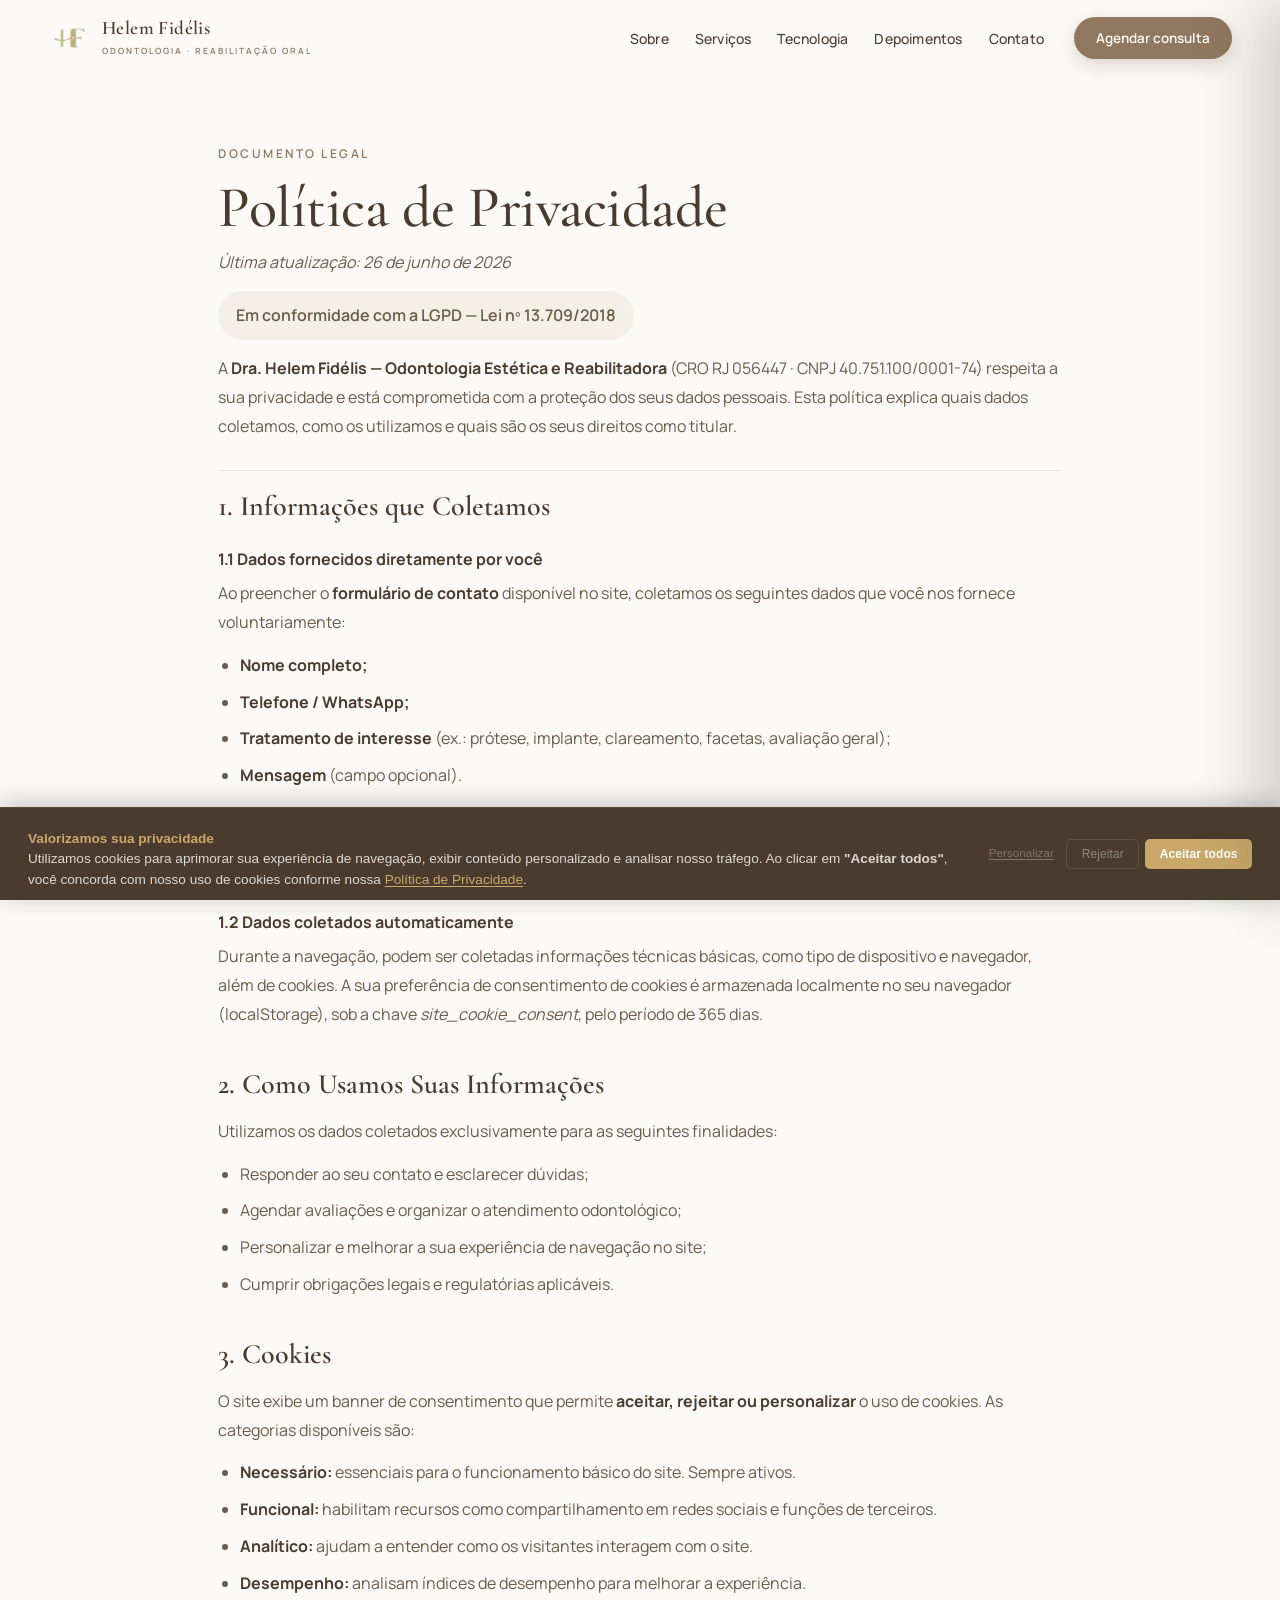
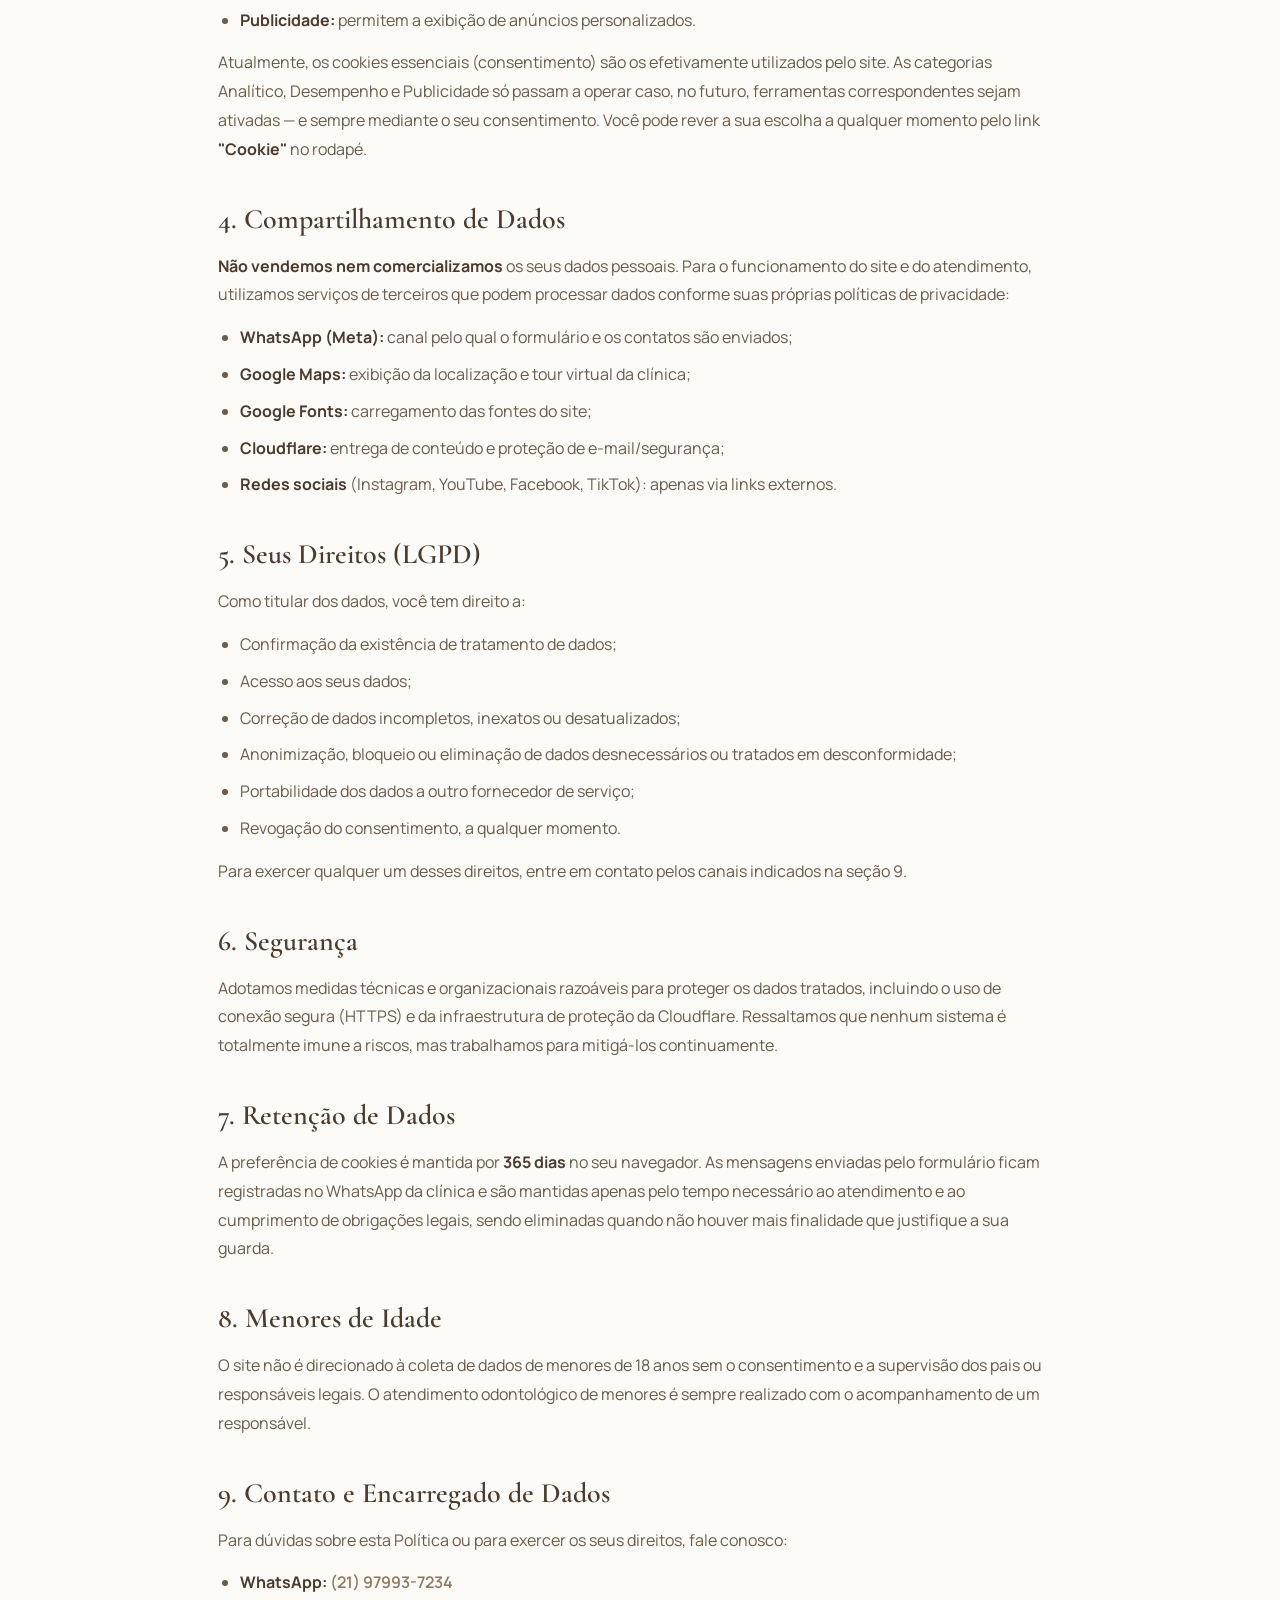
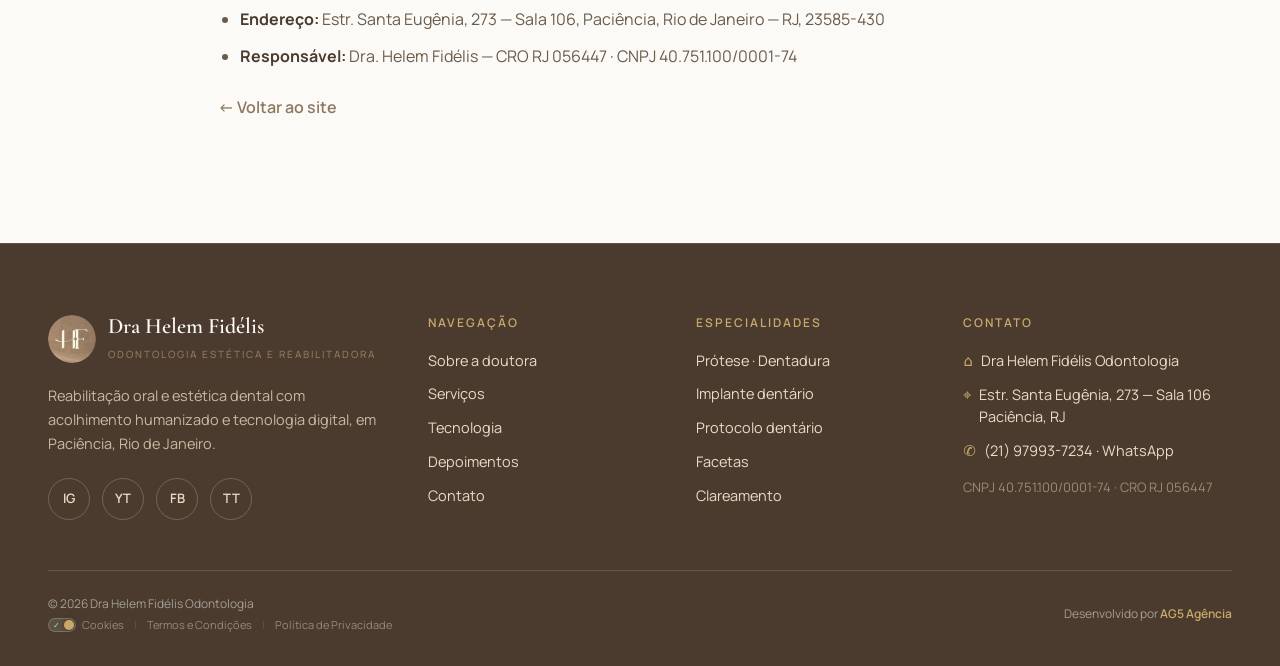
==== commit 0637d748: "fix: corrige case-sensitive dos caminhos de imagens (assets → Assets)" ====
--- a/politica-de-privacidade.html
+++ b/politica-de-privacidade.html
@@ -6,7 +6,7 @@
 <title>Política de Privacidade — Dra Helem Fidélis | Odontologia, Paciência RJ</title>
 <meta name="description" content="Política de Privacidade da Dra Helem Fidélis — Odontologia em Paciência, RJ. Em conformidade com a LGPD (Lei 13.709/2018).">
 <meta name="robots" content="noindex, follow">
-<link rel="icon" href="assets/favicon-dra-helem-fidelis.webp">
+<link rel="icon" href="Assets/favicon-dra-helem-fidelis.webp">
 <link rel="preconnect" href="https://fonts.googleapis.com">
 <link rel="preconnect" href="https://fonts.gstatic.com" crossorigin>
 <link href="https://fonts.googleapis.com/css2?family=Cormorant+Garamond:ital,wght@0,400;0,500;0,600;0,700;1,400;1,500&family=Manrope:wght@400;500;600;700&display=swap" rel="stylesheet">
@@ -37,7 +37,7 @@
 <nav class="nav" id="nav">
   <div class="nav__inner">
     <a href="index.html" class="nav__logo">
-      <img src="assets/logo-dra-helem-fidelis-mobile.webp" alt="Dra Helem Fidélis">
+      <img src="Assets/logo-dra-helem-fidelis-mobile.webp" alt="Dra Helem Fidélis">
       <span class="nav__logo-text">Helem Fidélis<br><small>Odontologia · Reabilitação Oral</small></span>
     </a>
     <div class="nav__right">
@@ -203,7 +203,7 @@
     <div class="footer__grid">
       <div class="footer__brand">
         <a href="index.html" class="footer__brand-logo">
-          <img src="assets/favicon-dra-helem-fidelis.webp" alt="HF">
+          <img src="Assets/favicon-dra-helem-fidelis.webp" alt="HF">
           <span>Dra Helem Fidélis<br><small>Odontologia Estética e Reabilitadora</small></span>
         </a>
         <p>Reabilitação oral e estética dental com acolhimento humanizado e tecnologia digital, em Paciência, Rio de Janeiro.</p>
@@ -277,7 +277,7 @@
 <aside class="drawer" id="drawer" aria-label="Menu de navegação" aria-hidden="true">
   <div class="drawer__head">
     <a href="index.html" class="drawer__logo" data-close>
-      <img src="assets/logo-dra-helem-fidelis-mobile.webp" alt="Dra Helem Fidélis">
+      <img src="Assets/logo-dra-helem-fidelis-mobile.webp" alt="Dra Helem Fidélis">
       <span class="drawer__logo-text">Helem Fidélis<br><small>Odontologia · Reabilitação Oral</small></span>
     </a>
     <button class="drawer__close" id="drawerClose" aria-label="Fechar menu">
--- a/style.css
+++ b/style.css
@@ -656,6 +656,7 @@
 .footer__brand p{font-size:14.5px;line-height:1.65;color:#C9B9A4;max-width:340px;margin:0 0 22px}
 .social{display:flex;gap:12px}
 .social a{width:42px;height:42px;border-radius:50%;border:1px solid rgba(232,220,200,.25);display:flex;align-items:center;justify-content:center;color:var(--areia);text-decoration:none;font-size:13px;font-weight:600;transition:all .25s}
+.social a svg{width:20px;height:20px}
 .social a:hover{background:var(--bronze);border-color:var(--bronze);color:#fff;transform:translateY(-2px)}
 .footer__col-title{font-size:12px;font-weight:600;letter-spacing:2px;text-transform:uppercase;color:var(--dourado);margin-bottom:18px}
 .footer__col-links{display:flex;flex-direction:column;gap:12px}
@@ -755,7 +756,7 @@
   .hero__media{margin:0 auto}
   .hero__scroll{display:none}
   .footer__grid{grid-template-columns:1fr 1fr}
-  .ig-reels__grid{grid-template-columns:repeat(2,1fr)}
+  .ig-reels__grid{grid-template-columns:repeat(auto-fit,minmax(300px,1fr))}
   .ds__grid{grid-template-columns:1fr;gap:40px}
   .ds__media{max-width:330px;margin:0 auto;aspect-ratio:9/16}
 }
@@ -808,7 +809,8 @@
   .testimonial__person{flex-wrap:wrap;justify-content:center;gap:10px 12px}
   /* reels do Instagram — uma coluna no celular */
   .ig-reels{margin-top:60px}
-  .ig-reels__grid{grid-template-columns:1fr;max-width:380px;margin:0 auto}
+  .ig-reels__grid{grid-template-columns:1fr;gap:16px;max-width:360px;margin:0 auto}
+  .ig-embed iframe{min-height:500px}
 }
 
 @media (prefers-reduced-motion:reduce){
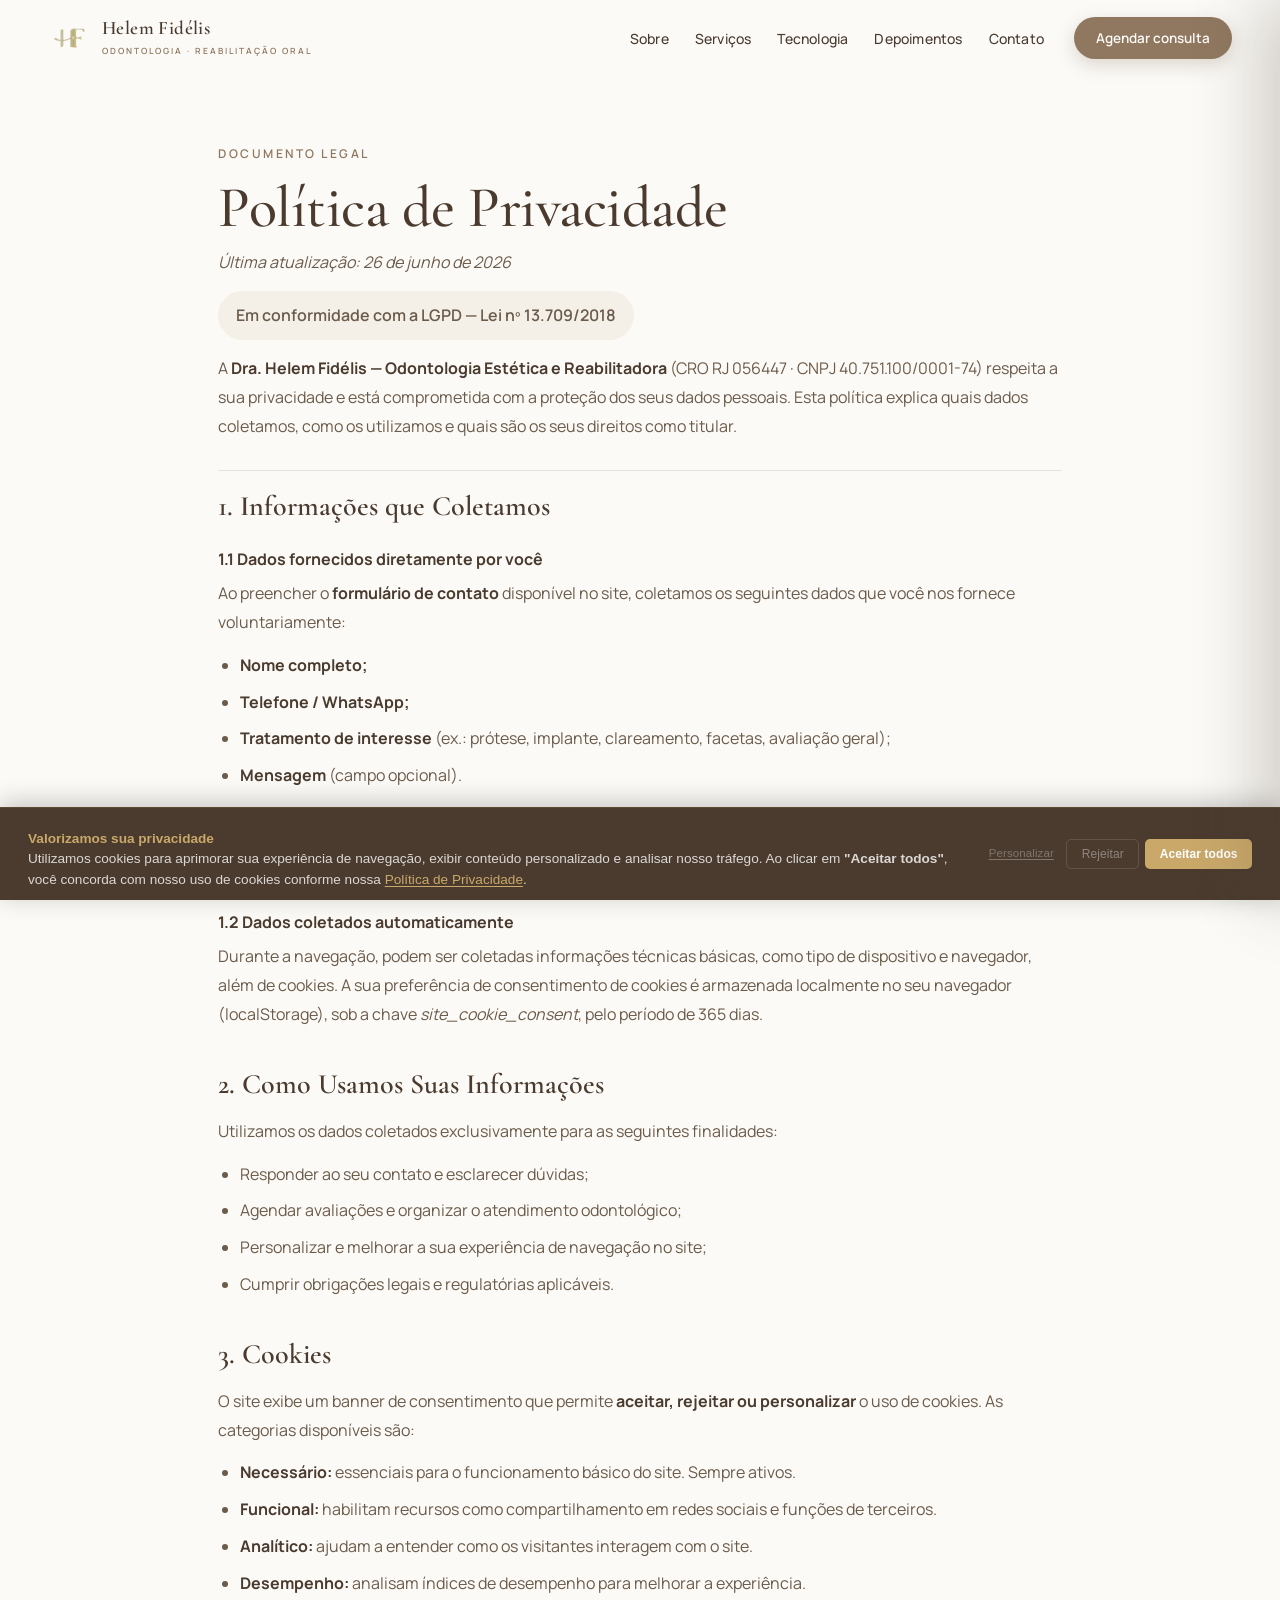
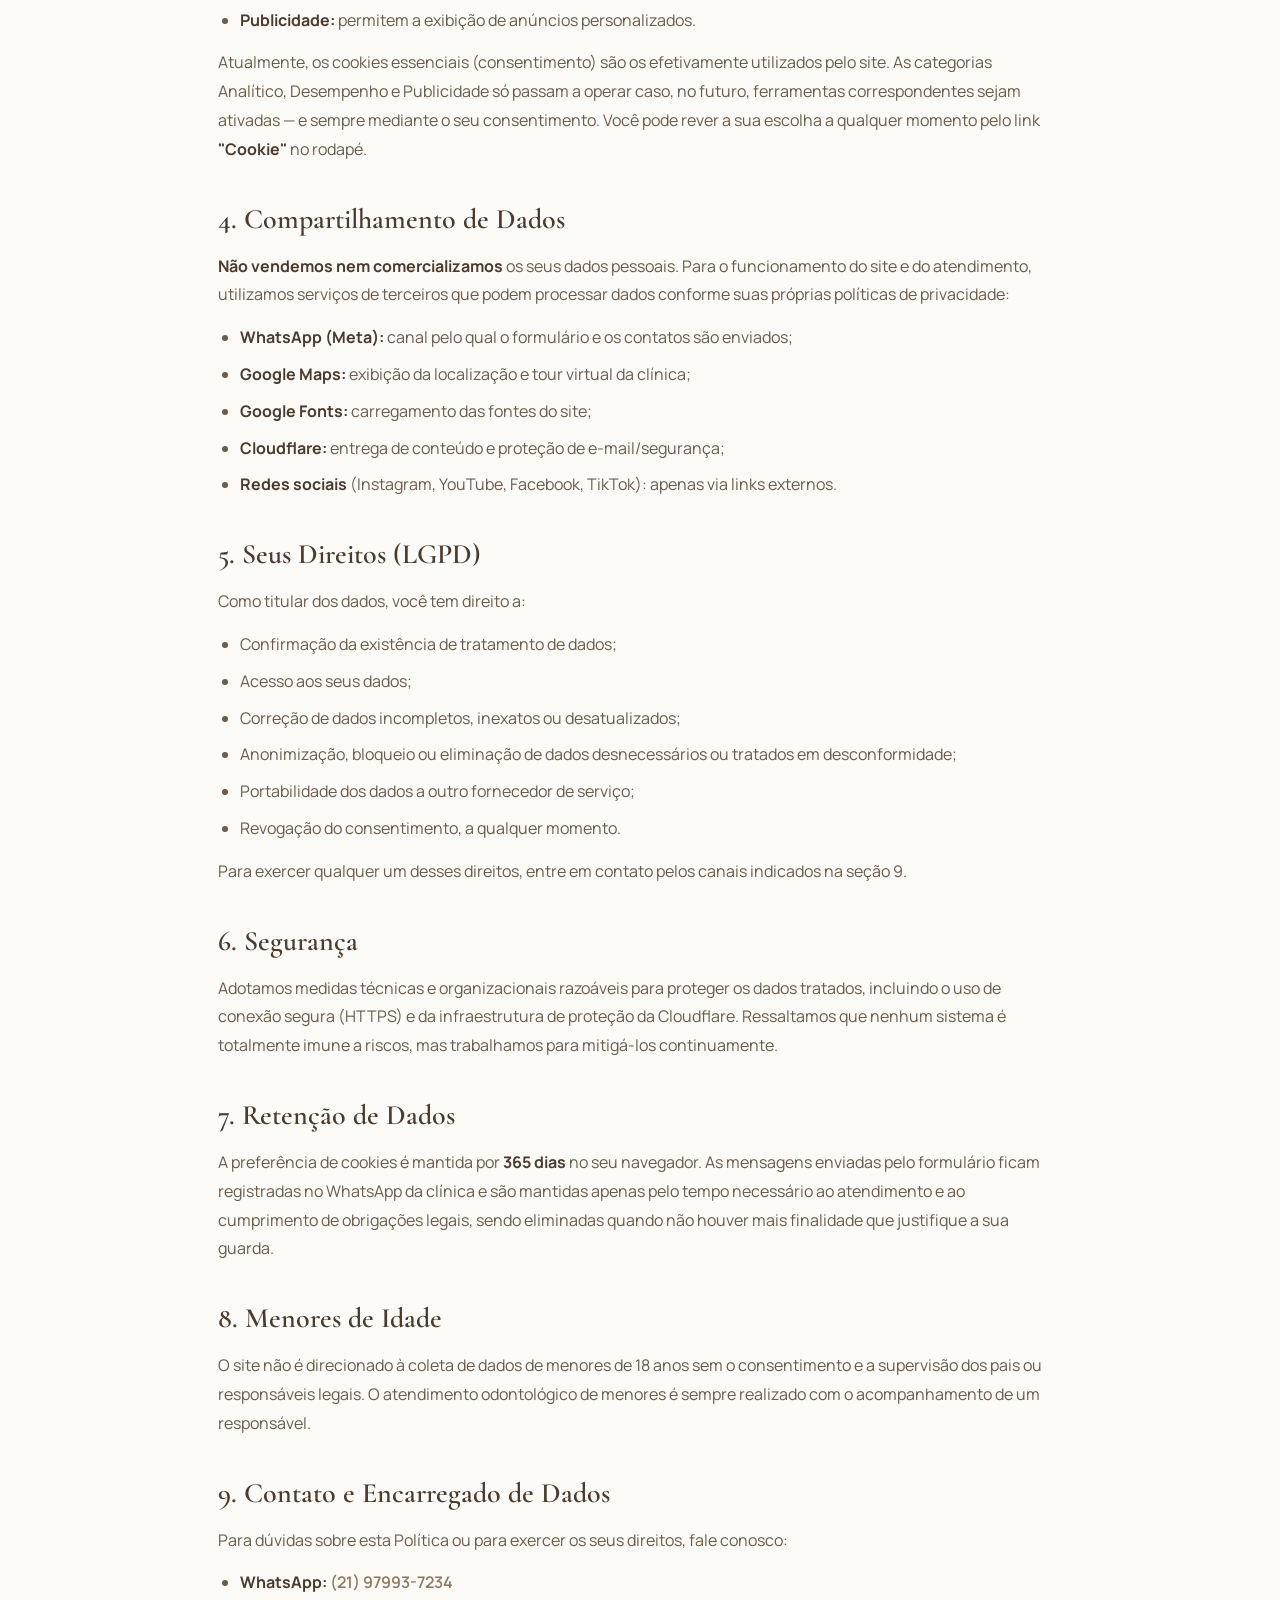
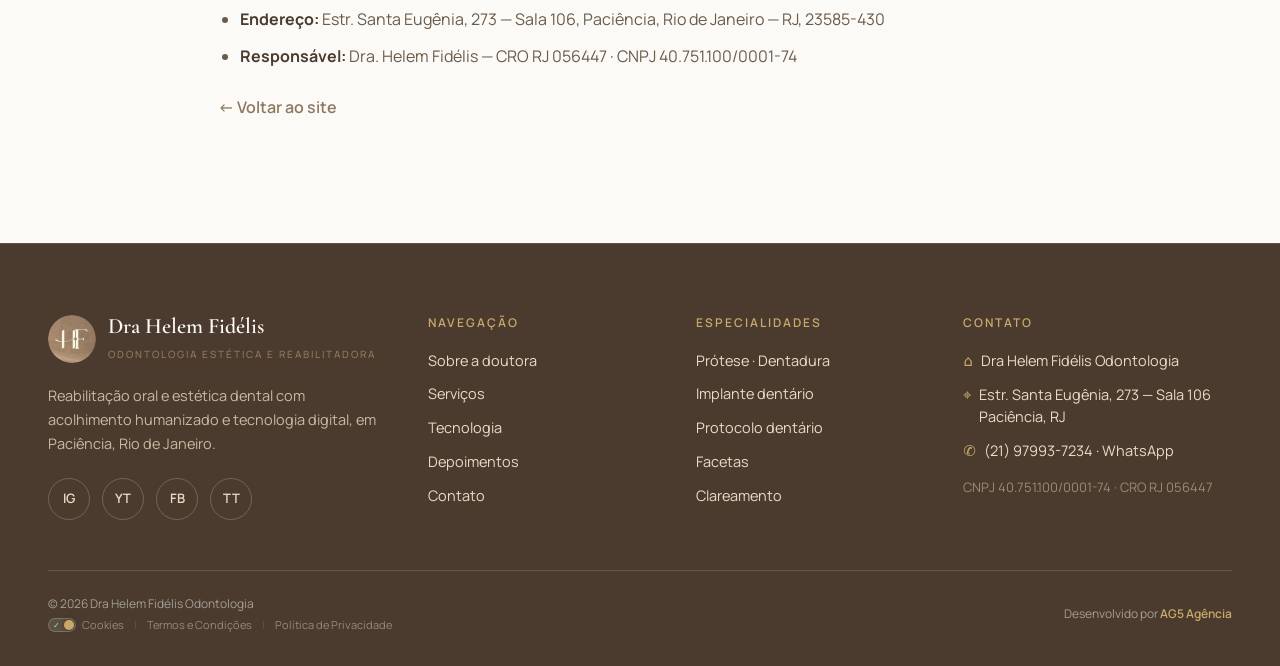
==== commit 0c0f8f02: "feat: aplica skills WhatsApp AG5 — balão V4 compliance + mensagens contextuais em todos os links Co-" ====
--- a/politica-de-privacidade.html
+++ b/politica-de-privacidade.html
@@ -6,6 +6,7 @@
 <title>Política de Privacidade — Dra Helem Fidélis | Odontologia, Paciência RJ</title>
 <meta name="description" content="Política de Privacidade da Dra Helem Fidélis — Odontologia em Paciência, RJ. Em conformidade com a LGPD (Lei 13.709/2018).">
 <meta name="robots" content="noindex, follow">
+<link rel="canonical" href="https://drahelemfidelis.ag5agencia.site/politica-de-privacidade">
 <link rel="icon" href="Assets/favicon-dra-helem-fidelis.webp">
 <link rel="preconnect" href="https://fonts.googleapis.com">
 <link rel="preconnect" href="https://fonts.gstatic.com" crossorigin>
@@ -36,19 +37,19 @@
 <!-- ============ NAVBAR ============ -->
 <nav class="nav" id="nav">
   <div class="nav__inner">
-    <a href="index.html" class="nav__logo">
+    <a href="/" class="nav__logo">
       <img src="Assets/logo-dra-helem-fidelis-mobile.webp" alt="Dra Helem Fidélis">
       <span class="nav__logo-text">Helem Fidélis<br><small>Odontologia · Reabilitação Oral</small></span>
     </a>
     <div class="nav__right">
       <div class="nav__links">
-        <a href="index.html#sobre" class="nav__link">Sobre</a>
-        <a href="index.html#servicos" class="nav__link">Serviços</a>
-        <a href="index.html#tecnologia" class="nav__link">Tecnologia</a>
-        <a href="index.html#depoimentos" class="nav__link">Depoimentos</a>
-        <a href="index.html#contato" class="nav__link">Contato</a>
-      </div>
-      <a href="https://wa.me/5521979937234?text=Ol%C3%A1%2C%20vim%20atrav%C3%A9s%20do%20site%20e%20gostaria%20de%20uma%20informa%C3%A7%C3%A3o." target="_blank" rel="noopener" class="nav__cta">Agendar consulta</a>
+        <a href="/#sobre" class="nav__link">Sobre</a>
+        <a href="/#servicos" class="nav__link">Serviços</a>
+        <a href="/#tecnologia" class="nav__link">Tecnologia</a>
+        <a href="/#depoimentos" class="nav__link">Depoimentos</a>
+        <a href="/#contato" class="nav__link">Contato</a>
+      </div>
+      <a href="https://wa.me/5521979937234?text=Ol%C3%A1%2C%20vim%20atrav%C3%A9s%20do%20site%20e%20gostaria%20de%20agendar%20uma%20consulta." target="_blank" rel="noopener" class="nav__cta">Agendar consulta</a>
       <button class="nav__burger" id="burger" aria-label="Abrir menu" aria-expanded="false">
         <span></span><span></span><span></span>
       </button>
@@ -189,11 +190,11 @@
     <h2>9. Contato e Encarregado de Dados</h2>
     <p>Para dúvidas sobre esta Política ou para exercer os seus direitos, fale conosco:</p>
     <ul>
-      <li><strong>WhatsApp:</strong> <a href="https://wa.me/5521979937234?text=Ol%C3%A1%2C%20vim%20atrav%C3%A9s%20do%20site%20e%20gostaria%20de%20uma%20informa%C3%A7%C3%A3o." target="_blank" rel="noopener">(21) 97993-7234</a></li>
+      <li><strong>WhatsApp:</strong> <a href="https://wa.me/5521979937234?text=Ol%C3%A1%2C%20vim%20atrav%C3%A9s%20do%20site%20e%20gostaria%20de%20tirar%20uma%20d%C3%BAvida%20sobre%20privacidade." target="_blank" rel="noopener">(21) 97993-7234</a></li>
       <li><strong>Endereço:</strong> Estr. Santa Eugênia, 273 — Sala 106, Paciência, Rio de Janeiro — RJ, 23585-430</li>
       <li><strong>Responsável:</strong> Dra. Helem Fidélis — CRO RJ 056447 · CNPJ 40.751.100/0001-74</li>
     </ul>
-    <a href="index.html" class="legal__back">← Voltar ao site</a>
+    <a href="/" class="legal__back">← Voltar ao site</a>
   </section>
 </main>
 
@@ -202,7 +203,7 @@
   <div class="container">
     <div class="footer__grid">
       <div class="footer__brand">
-        <a href="index.html" class="footer__brand-logo">
+        <a href="/" class="footer__brand-logo">
           <img src="Assets/favicon-dra-helem-fidelis.webp" alt="HF">
           <span>Dra Helem Fidélis<br><small>Odontologia Estética e Reabilitadora</small></span>
         </a>
@@ -217,21 +218,21 @@
       <div>
         <div class="footer__col-title">Navegação</div>
         <div class="footer__col-links">
-          <a href="index.html#sobre">Sobre a doutora</a>
-          <a href="index.html#servicos">Serviços</a>
-          <a href="index.html#tecnologia">Tecnologia</a>
-          <a href="index.html#depoimentos">Depoimentos</a>
-          <a href="index.html#contato">Contato</a>
+          <a href="/#sobre">Sobre a doutora</a>
+          <a href="/#servicos">Serviços</a>
+          <a href="/#tecnologia">Tecnologia</a>
+          <a href="/#depoimentos">Depoimentos</a>
+          <a href="/#contato">Contato</a>
         </div>
       </div>
       <div>
         <div class="footer__col-title">Especialidades</div>
         <div class="footer__col-links">
-          <a href="index.html#servicos">Prótese · Dentadura</a>
-          <a href="index.html#servicos">Implante dentário</a>
-          <a href="index.html#servicos">Protocolo dentário</a>
-          <a href="index.html#servicos">Facetas</a>
-          <a href="index.html#servicos">Clareamento</a>
+          <a href="/#servicos">Prótese · Dentadura</a>
+          <a href="/#servicos">Implante dentário</a>
+          <a href="/#servicos">Protocolo dentário</a>
+          <a href="/#servicos">Facetas</a>
+          <a href="/#servicos">Clareamento</a>
         </div>
       </div>
       <div>
@@ -239,7 +240,7 @@
         <div class="footer__col-links footer__contact">
           <a href="https://share.google/PjEDpDoQ3tR13irXj" target="_blank" rel="noopener noreferrer"><span class="ico" aria-hidden="true">⌂</span> Dra Helem Fidélis Odontologia</a>
           <a href="https://www.google.com/maps?gs_lcrp=EgZjaHJvbWUyCwgAEEUYChg5GKABMgYIARBFGD0yBggCEEUYPdIBCTE3MzEyajBqN6gCCLACAfEF7HBSvei3HUrxBexwUr3otx1K&um=1&ie=UTF-8&fb=1&gl=br&sa=X&geocode=KRsSC4GJ5ZsAMXbGdVE-Ldn1&daddr=Estr.+Santa+Eug%C3%AAnia,+273+-+Sala+106+-+Paci%C3%AAncia,+Rio+de+Janeiro+-+RJ,+23585-430" target="_blank" rel="noopener noreferrer"><span class="ico" aria-hidden="true">⌖</span> Estr. Santa Eugênia, 273 — Sala 106<br>Paciência, RJ</a>
-          <a href="https://wa.me/5521979937234?text=Ol%C3%A1%2C%20vim%20atrav%C3%A9s%20do%20site%20e%20gostaria%20de%20uma%20informa%C3%A7%C3%A3o." target="_blank" rel="noopener"><span class="ico" aria-hidden="true">✆</span> (21) 97993-7234 · WhatsApp</a>
+          <a href="https://wa.me/5521979937234?text=Ol%C3%A1%2C%20vim%20atrav%C3%A9s%20do%20site%20e%20gostaria%20de%20agendar%20uma%20consulta." target="_blank" rel="noopener"><span class="ico" aria-hidden="true">✆</span> (21) 97993-7234 · WhatsApp</a>
           <small>CNPJ 40.751.100/0001-74 · CRO RJ 056447</small>
         </div>
       </div>
@@ -257,9 +258,9 @@
             Cookies
           </a>
           <span class="sep">|</span>
-          <a href="termos-e-condicoes.html">Termos e Condições</a>
+          <a href="/termos-e-condicoes">Termos e Condições</a>
           <span class="sep">|</span>
-          <a href="politica-de-privacidade.html">Política de Privacidade</a>
+          <a href="/politica-de-privacidade">Política de Privacidade</a>
         </div>
       </div>
       <span class="footer-credits-right">Desenvolvido por <a href="https://www.ag5agencia.com.br" target="_blank" rel="noopener">AG5 Agência</a></span>
@@ -267,16 +268,21 @@
   </div>
 </footer>
 
-<!-- ============ WHATSAPP FLUTUANTE ============ -->
-<a href="https://wa.me/5521979937234?text=Ol%C3%A1%2C%20vim%20atrav%C3%A9s%20do%20site%20e%20gostaria%20de%20uma%20informa%C3%A7%C3%A3o." target="_blank" rel="noopener" class="wa-float" role="button" aria-label="Falar pelo WhatsApp">
-  <svg viewBox="0 0 16 16" width="30" height="30" fill="currentColor" aria-hidden="true"><path d="M13.601 2.326A7.85 7.85 0 0 0 7.994 0C3.627 0 .068 3.558.064 7.926c0 1.399.366 2.76 1.057 3.965L0 16l4.204-1.102a7.9 7.9 0 0 0 3.79.965h.004c4.368 0 7.926-3.558 7.93-7.93A7.9 7.9 0 0 0 13.6 2.326zM7.994 14.521a6.6 6.6 0 0 1-3.356-.92l-.24-.144-2.494.654.666-2.433-.156-.251a6.56 6.56 0 0 1-1.007-3.505c0-3.626 2.957-6.584 6.591-6.584a6.56 6.56 0 0 1 4.66 1.931 6.56 6.56 0 0 1 1.928 4.66c-.004 3.639-2.961 6.592-6.592 6.592m3.615-4.934c-.197-.099-1.17-.578-1.353-.646-.182-.065-.315-.099-.445.099-.133.197-.513.646-.627.775-.114.133-.232.148-.43.05-.197-.1-.836-.308-1.592-.985-.59-.525-.985-1.175-1.103-1.372-.114-.198-.011-.304.088-.403.087-.088.197-.232.296-.346.1-.114.133-.198.198-.33.065-.134.034-.248-.015-.347-.05-.099-.445-1.076-.612-1.47-.16-.389-.323-.335-.445-.34-.114-.007-.247-.007-.38-.007a.73.73 0 0 0-.529.247c-.182.198-.691.677-.691 1.654s.71 1.916.81 2.049c.098.133 1.394 2.132 3.383 2.992.47.205.84.326 1.129.418.475.152.904.129 1.246.08.38-.058 1.171-.48 1.338-.943.164-.464.164-.86.114-.943-.049-.084-.182-.133-.38-.232"/></svg>
-</a>
+<!-- ============ WHATSAPP FLUTUANTE (AG5 V4, sem balão) ============ -->
+<div class="wa-premium-container">
+  <a href="https://wa.me/5521979937234?text=Ol%C3%A1%2C%20vim%20atrav%C3%A9s%20do%20site%20e%20gostaria%20de%20agendar%20minha%20avalia%C3%A7%C3%A3o."
+     class="wa-float-btn visible" target="_blank" rel="noopener noreferrer" aria-label="Fale conosco pelo WhatsApp">
+    <svg viewBox="0 0 24 24" fill="currentColor" aria-hidden="true" width="30" height="30">
+      <path d="M17.472 14.382c-.297-.149-1.758-.867-2.03-.967-.273-.099-.471-.148-.67.15-.197.297-.767.966-.94 1.164-.173.199-.347.223-.644.075-.297-.15-1.255-.463-2.39-1.475-.883-.788-1.48-1.761-1.653-2.059-.173-.297-.018-.458.13-.606.134-.133.298-.347.446-.52.149-.174.198-.298.298-.497.099-.198.05-.371-.025-.52-.075-.149-.669-1.612-.916-2.207-.242-.579-.487-.5-.669-.51-.173-.008-.371-.01-.57-.01-.198 0-.52.074-.792.372-.272.297-1.04 1.016-1.04 2.479 0 1.462 1.065 2.875 1.213 3.074.149.198 2.096 3.2 5.077 4.487.709.306 1.262.489 1.694.625.712.227 1.36.195 1.871.118.571-.085 1.758-.719 2.006-1.413.248-.694.248-1.289.173-1.413-.074-.124-.272-.198-.57-.347m-5.421 7.403h-.004a9.87 9.87 0 01-5.031-1.378l-.361-.214-3.741.982.998-3.648-.235-.374a9.86 9.86 0 01-1.51-5.26c.001-5.45 4.436-9.884 9.888-9.884 2.64 0 5.122 1.03 6.988 2.898a9.825 9.825 0 012.893 6.994c-.003 5.45-4.437 9.884-9.885 9.884m8.413-18.297A11.815 11.815 0 0012.05 0C5.495 0 .16 5.335.157 11.892c0 2.096.547 4.142 1.588 5.945L.057 24l6.305-1.654a11.882 11.882 0 005.683 1.448h.005c6.554 0 11.89-5.335 11.893-11.893a11.821 11.821 0 00-3.48-8.413z"/>
+    </svg>
+  </a>
+</div>
 
 <!-- ============ MENU MOBILE (DRAWER) ============ -->
 <div class="drawer-overlay" id="drawerOverlay" hidden></div>
 <aside class="drawer" id="drawer" aria-label="Menu de navegação" aria-hidden="true">
   <div class="drawer__head">
-    <a href="index.html" class="drawer__logo" data-close>
+    <a href="/" class="drawer__logo" data-close>
       <img src="Assets/logo-dra-helem-fidelis-mobile.webp" alt="Dra Helem Fidélis">
       <span class="drawer__logo-text">Helem Fidélis<br><small>Odontologia · Reabilitação Oral</small></span>
     </a>
@@ -285,13 +291,13 @@
     </button>
   </div>
   <nav class="drawer__links">
-    <a href="index.html#sobre" data-close>Sobre</a>
-    <a href="index.html#servicos" data-close>Serviços</a>
-    <a href="index.html#tecnologia" data-close>Tecnologia</a>
-    <a href="index.html#depoimentos" data-close>Depoimentos</a>
-    <a href="index.html#contato" data-close>Contato</a>
+    <a href="/#sobre" data-close>Sobre</a>
+    <a href="/#servicos" data-close>Serviços</a>
+    <a href="/#tecnologia" data-close>Tecnologia</a>
+    <a href="/#depoimentos" data-close>Depoimentos</a>
+    <a href="/#contato" data-close>Contato</a>
   </nav>
-  <a href="https://wa.me/5521979937234?text=Ol%C3%A1%2C%20vim%20atrav%C3%A9s%20do%20site%20e%20gostaria%20de%20uma%20informa%C3%A7%C3%A3o." target="_blank" rel="noopener" class="drawer__cta" data-close>Agendar pelo WhatsApp</a>
+  <a href="https://wa.me/5521979937234?text=Ol%C3%A1%2C%20vim%20atrav%C3%A9s%20do%20site%20e%20gostaria%20de%20agendar%20minha%20avalia%C3%A7%C3%A3o." target="_blank" rel="noopener" class="drawer__cta" data-close>Agendar pelo WhatsApp</a>
 </aside>
 
 <!-- ============ COOKIE BANNER (LGPD) ============ -->
@@ -303,7 +309,7 @@
         Utilizamos cookies para aprimorar sua experiência de navegação, exibir conteúdo
         personalizado e analisar nosso tráfego. Ao clicar em <strong>"Aceitar todos"</strong>,
         você concorda com nosso uso de cookies conforme nossa
-        <a href="politica-de-privacidade.html" class="ck-banner__link">Política de Privacidade</a>.
+        <a href="/politica-de-privacidade" class="ck-banner__link">Política de Privacidade</a>.
       </p>
     </div>
     <div class="ck-banner__actions">
@@ -365,5 +371,6 @@
   })();
 </script>
 <script src="cookie-banner.js" defer></script>
+<script src="https://control-blog.ag5agencia.site/r.js" data-c="dra-helem-fidelis" defer></script>
 </body>
 </html>
--- a/style.css
+++ b/style.css
@@ -153,7 +153,7 @@
 }
 .hero__tag-dot{width:8px;height:8px;border-radius:50%;background:var(--dourado);animation:pulse-gold 2.4s infinite}
 .hero__tag span:last-child{font-size:11.5px;font-weight:600;letter-spacing:2.2px;text-transform:uppercase;color:var(--bronze)}
-.hero__title{font-family:var(--serif);font-weight:500;font-size:clamp(46px,6.4vw,96px);line-height:.97;letter-spacing:-1.5px;margin:0;color:var(--cacau)}
+.hero__title{font-family:var(--serif);font-weight:500;font-size:clamp(34px,4.6vw,62px);line-height:1.06;letter-spacing:-1px;margin:0;color:var(--cacau)}
 .hero__title em{font-style:italic;color:var(--bronze);position:relative;white-space:nowrap}
 .hero__title em::after{content:'';position:absolute;left:2%;right:6%;bottom:.02em;height:.08em;border-radius:6px;background:linear-gradient(90deg,var(--dourado),rgba(201,168,106,.15));transform:scaleX(0);transform-origin:left;animation:hero-underline 1s var(--ease) .9s forwards}
 .hero__lead{max-width:460px;font-size:17px;line-height:1.62;color:var(--text-soft);margin:24px 0 32px}
@@ -164,10 +164,49 @@
 .hero__trust{display:inline-flex;align-items:center;gap:12px;margin-top:32px;font-size:13.5px;color:var(--text-soft)}
 .stars{display:inline-flex;gap:2px;color:var(--dourado);font-size:16px;letter-spacing:1px}
 .hero__trust-txt strong{color:var(--cacau);font-weight:700}
-/* Foto ao lado — minimalista clean (retângulo + 1 linha dourada fina) */
-.hero__media{position:relative;justify-self:center;width:100%;max-width:430px;aspect-ratio:3/4}
-.hero__media-frame{position:absolute;inset:20px -20px -20px 20px;border:1px solid rgba(201,168,106,.5);border-radius:24px;z-index:0}
-.hero__photo{position:relative;z-index:1;width:100%;height:100%;object-fit:cover;object-position:center bottom;border-radius:24px;box-shadow:0 30px 64px rgba(74,59,46,.2)}
+/* ===== Vídeo ao lado — apresentação super premium ===== */
+.hero__media{position:relative;justify-self:center;width:100%;max-width:330px;aspect-ratio:9/16;margin-top:-26px}
+/* brilho quente por trás do vídeo (profundidade) */
+.hero__media-glow{position:absolute;z-index:0;inset:-14% -12% -10% -12%;border-radius:50%;pointer-events:none;
+  background:radial-gradient(56% 52% at 60% 34%,rgba(201,168,106,.42),transparent 70%);filter:blur(28px)}
+/* moldura deslocada em fio dourado gradiente (identidade da marca, refinada) */
+.hero__media-frame{position:absolute;inset:20px -20px -20px 20px;border-radius:26px;z-index:0;pointer-events:none;
+  border:1.5px solid transparent;
+  background:linear-gradient(150deg,rgba(201,168,106,.9),rgba(201,168,106,.12) 55%,rgba(201,168,106,.6)) border-box;
+  -webkit-mask:linear-gradient(#000 0 0) padding-box,linear-gradient(#000 0 0);
+  -webkit-mask-composite:xor;mask-composite:exclude}
+/* palco do vídeo (moldura, recorte e sombra premium) */
+.hero__media-stage{position:relative;z-index:1;width:100%;height:100%;border-radius:26px;overflow:hidden;
+  box-shadow:0 24px 50px rgba(58,46,35,.16),0 6px 16px rgba(58,46,35,.1),
+    inset 0 0 0 1px rgba(201,168,106,.5),inset 0 1px 0 rgba(255,255,255,.18)}
+.hero__video{position:relative;z-index:1;width:100%;height:100%;object-fit:cover;object-position:center;
+  display:block;background:var(--marfim)}
+/* scrim cinematográfico (topo e base) */
+.hero__media-scrim{position:absolute;z-index:2;inset:0;pointer-events:none;
+  background:linear-gradient(180deg,rgba(58,46,35,.2) 0%,transparent 20%,transparent 58%,rgba(58,46,35,.42) 100%)}
+/* brilho que percorre a moldura (reflexo de luxo, sutil) */
+.hero__media-shine{position:absolute;z-index:3;top:-10%;left:-80%;width:75%;height:120%;pointer-events:none;
+  background:linear-gradient(105deg,transparent 28%,rgba(255,255,255,.06) 50%,transparent 72%);transform:skewX(-14deg);
+  animation:hero-media-sweep 11s ease-in-out 2.4s infinite}
+/* assinatura em vidro (quem aparece no vídeo) */
+.hero__media-live{position:absolute;z-index:4;left:16px;bottom:16px;display:inline-flex;align-items:center;gap:9px;
+  padding:9px 15px 9px 12px;border-radius:40px;font-size:12.5px;font-weight:600;letter-spacing:.3px;color:var(--offwhite);
+  background:rgba(58,46,35,.42);-webkit-backdrop-filter:blur(10px) saturate(1.2);backdrop-filter:blur(10px) saturate(1.2);
+  border:1px solid rgba(201,168,106,.5);box-shadow:0 10px 26px rgba(0,0,0,.34)}
+.hero__media-live-dot{width:8px;height:8px;border-radius:50%;background:var(--dourado);
+  box-shadow:0 0 0 0 rgba(201,168,106,.6);animation:pulse-gold 2.4s infinite}
+@keyframes hero-media-sweep{0%,70%{left:-60%}86%,100%{left:130%}}
+/* controles do vídeo da hero (som + expandir) — canto inferior direito */
+.hero__vctrls{position:absolute;z-index:5;right:14px;bottom:14px;display:inline-flex;gap:8px}
+.hero__vbtn{width:38px;height:38px;padding:0;display:inline-flex;align-items:center;justify-content:center;
+  border-radius:50%;cursor:pointer;color:#fff;background:rgba(58,46,35,.42);border:1px solid rgba(255,255,255,.38);
+  -webkit-backdrop-filter:blur(8px);backdrop-filter:blur(8px);box-shadow:0 8px 20px rgba(0,0,0,.3);
+  transition:background .25s var(--ease),transform .25s var(--ease)}
+.hero__vbtn:hover{background:rgba(58,46,35,.62);transform:scale(1.06)}
+.hero__vbtn svg{width:18px;height:18px;display:block}
+.hero__vbtn .hero__ic-sound{display:none}
+.hero__media-stage.sound-on .hero__ic-sound{display:block}
+.hero__media-stage.sound-on .hero__ic-muted{display:none}
 @keyframes pulse-gold{0%{box-shadow:0 0 0 0 rgba(201,168,106,.55)}70%{box-shadow:0 0 0 8px rgba(201,168,106,0)}100%{box-shadow:0 0 0 0 rgba(201,168,106,0)}}
 @keyframes hero-underline{to{transform:scaleX(1)}}
 @keyframes hero-shine{from{left:-130%}to{left:130%}}
@@ -207,50 +246,50 @@
 .services__head .section-title em{font-style:italic;color:var(--bronze)}
 .services__sub{margin:22px 0 0;font-size:16.5px;line-height:1.65;color:var(--text-soft);max-width:600px}
 
-/* ----- Cards premium de serviços ----- */
-.svc-list{display:flex;flex-direction:column;gap:16px}
-.svc-line{
-  position:relative;display:grid;grid-template-columns:auto auto 1fr auto;
-  gap:28px;align-items:center;padding:28px 32px;
-  background:var(--offwhite);border:1px solid rgba(74,59,46,.08);border-radius:22px;
-  box-shadow:0 8px 26px rgba(74,59,46,.05);overflow:hidden;
-  transition:transform .45s var(--ease),box-shadow .45s var(--ease),border-color .45s var(--ease);
-}
-/* barra dourada que cresce à esquerda no hover */
-.svc-line::before{content:'';position:absolute;left:0;top:0;bottom:0;width:3px;
-  background:linear-gradient(180deg,var(--dourado),var(--bronze));
-  transform:scaleY(0);transform-origin:top;transition:transform .45s var(--ease)}
-.svc-line:hover{transform:translateY(-4px);box-shadow:0 22px 54px rgba(74,59,46,.12);border-color:rgba(144,120,96,.28)}
-.svc-line:hover::before{transform:scaleY(1)}
-
-.svc-line__num{font-family:var(--serif);font-weight:500;font-style:italic;font-size:clamp(34px,4.4vw,54px);
-  line-height:.8;color:rgba(201,168,106,.42);min-width:70px;transition:color .45s var(--ease)}
-.svc-line:hover .svc-line__num{color:var(--dourado)}
-
-.svc-line__icon{display:inline-flex;align-items:center;justify-content:center;
-  width:60px;height:60px;border-radius:17px;color:var(--bronze);
-  background:linear-gradient(150deg,rgba(201,168,106,.16),rgba(201,168,106,.04));
-  border:1px solid rgba(201,168,106,.3);
-  transition:transform .45s var(--ease),color .45s var(--ease),background .45s var(--ease),border-color .45s var(--ease)}
-.svc-line__icon svg{width:30px;height:30px}
-.svc-line:hover .svc-line__icon{transform:scale(1.04) rotate(-3deg);color:var(--bronze-warm);
-  border-color:rgba(201,168,106,.55);
-  background:linear-gradient(150deg,rgba(201,168,106,.28),rgba(201,168,106,.08))}
-
-.svc-line__head{display:flex;align-items:center;gap:14px;flex-wrap:wrap;margin-bottom:7px}
-.svc-line__title{font-family:var(--serif);font-weight:600;font-size:clamp(23px,2.7vw,32px);
-  line-height:1.05;margin:0;color:var(--cacau)}
-.svc-line__tag{font-size:11px;font-weight:600;letter-spacing:1.6px;text-transform:uppercase;
-  color:var(--bronze);background:rgba(201,168,106,.12);border:1px solid rgba(201,168,106,.3);
-  padding:4px 12px;border-radius:30px}
-.svc-line__desc{font-size:15.5px;line-height:1.6;color:var(--text-soft);margin:0;max-width:620px}
-
-.svc-line__go{flex-shrink:0;display:inline-flex;align-items:center;justify-content:center;
-  width:52px;height:52px;border-radius:50%;text-decoration:none;font-size:20px;
-  color:var(--bronze);border:1px solid rgba(201,168,106,.4);background:var(--marfim);
-  transition:background .35s var(--ease),color .35s var(--ease),transform .35s var(--ease)}
-.svc-line:hover .svc-line__go{border-color:var(--bronze)}
-.svc-line__go:hover{background:var(--bronze);color:var(--offwhite);border-color:var(--bronze);transform:translateX(3px)}
+/* ----- Cards editoriais de serviços (grid, sem imagem) ----- */
+.svc-list{display:grid;grid-template-columns:repeat(3,minmax(0,1fr));grid-auto-rows:1fr;gap:24px;max-width:1120px;margin:0 auto}
+.svc-card{position:relative;overflow:hidden;display:block;text-decoration:none;color:inherit;
+  background:var(--offwhite);border:1px solid rgba(74,59,46,.09);border-radius:24px;padding:32px 30px;
+  box-shadow:0 14px 38px rgba(74,59,46,.07);
+  transition:transform .45s var(--ease),box-shadow .45s var(--ease),border-color .45s var(--ease)}
+.svc-card:hover{transform:translateY(-6px);box-shadow:0 30px 60px rgba(74,59,46,.13);border-color:rgba(201,168,106,.35)}
+.svc-card:focus-visible{outline:2px solid var(--bronze);outline-offset:3px}
+/* número gigante — marca d'água editorial */
+.svc-card__num{position:absolute;top:-30px;right:4px;font-family:var(--serif);font-style:italic;font-weight:600;
+  font-size:clamp(120px,13vw,158px);line-height:1;color:rgba(201,168,106,.13);pointer-events:none;
+  transition:color .45s var(--ease)}
+.svc-card:hover .svc-card__num{color:rgba(201,168,106,.2)}
+/* ícone fino em dourado */
+.svc-card__icon{position:relative;display:inline-flex;color:var(--dourado);margin-bottom:18px;transition:transform .45s var(--ease)}
+.svc-card__icon svg{width:40px;height:40px}
+.svc-card:hover .svc-card__icon{transform:translateY(-2px)}
+/* fio dourado */
+.svc-card__divider{display:block;width:34px;height:2px;border-radius:4px;margin:0 0 16px;position:relative;
+  background:linear-gradient(90deg,var(--dourado),rgba(201,168,106,.15));transition:width .45s var(--ease)}
+.svc-card:hover .svc-card__divider{width:54px}
+.svc-card__tag{position:relative;display:inline-block;font-size:10.5px;font-weight:700;letter-spacing:1.4px;
+  text-transform:uppercase;color:var(--bronze);background:rgba(201,168,106,.12);border:1px solid rgba(201,168,106,.28);
+  padding:5px 12px;border-radius:30px;margin-bottom:13px}
+.svc-card__title{position:relative;font-family:var(--serif);font-weight:600;font-size:clamp(24px,2.3vw,28px);
+  line-height:1.08;margin:0 0 10px;color:var(--cacau);text-wrap:balance}
+.svc-card__desc{position:relative;font-size:14.5px;line-height:1.6;color:var(--text-soft);margin:0}
+/* 6º card — CTA em destaque (escuro) */
+.svc-card--cta{display:flex;flex-direction:column;align-items:flex-start;
+  background:linear-gradient(155deg,var(--cacau),#3a2e23 70%,#33281f);
+  border-color:rgba(201,168,106,.4);box-shadow:0 26px 54px rgba(58,46,35,.32)}
+.svc-card--cta::after{content:'';position:absolute;bottom:-125px;left:-100px;width:200px;height:200px;border-radius:50%;
+  background:radial-gradient(circle,rgba(201,168,106,.1),transparent 70%);pointer-events:none}
+.svc-card--cta:hover{border-color:rgba(201,168,106,.6);box-shadow:0 34px 66px rgba(58,46,35,.4)}
+.svc-card--cta .svc-card__icon{color:var(--dourado)}
+.svc-card--cta .svc-card__title{color:var(--offwhite)}
+.svc-card--cta .svc-card__desc{color:var(--areia);margin-top:12px}
+.svc-card__cta-btn{position:relative;z-index:1;display:inline-flex;align-items:center;gap:8px;margin-top:auto;
+  text-decoration:none;font-size:14.5px;font-weight:600;color:var(--cacau);
+  background:linear-gradient(160deg,#e4cf98,var(--dourado));padding:13px 24px;border-radius:44px;
+  box-shadow:0 6px 16px rgba(58,46,35,.28);transition:transform .3s var(--ease),box-shadow .3s var(--ease)}
+.svc-card__cta-btn:hover{transform:translateY(-2px);box-shadow:0 10px 22px rgba(58,46,35,.34)}
+.svc-card__cta-btn span{transition:transform .3s var(--ease)}
+.svc-card__cta-btn:hover span{transform:translateX(3px)}
 
 /* faixa de CTA */
 .svc-cta{display:flex;align-items:center;justify-content:space-between;gap:32px;flex-wrap:wrap;
@@ -362,6 +401,59 @@
   padding:7px 13px;border-radius:30px;box-shadow:0 8px 20px rgba(74,59,46,.14)}
 .tech__pill-dot{width:7px;height:7px;border-radius:50%;background:#E0584F;box-shadow:0 0 0 0 rgba(224,88,79,.6);animation:tech-live 1.8s infinite}
 @keyframes tech-live{0%{box-shadow:0 0 0 0 rgba(224,88,79,.6)}70%{box-shadow:0 0 0 7px rgba(224,88,79,0)}100%{box-shadow:0 0 0 0 rgba(224,88,79,0)}}
+/* botão play/pause do vídeo (glass premium) — centralizado */
+.tech__playpause{position:absolute;z-index:2;left:50%;top:50%;transform:translate(-50%,-50%);
+  width:60px;height:60px;padding:0;
+  display:inline-flex;align-items:center;justify-content:center;border-radius:50%;cursor:pointer;color:#fff;
+  background:rgba(58,46,35,.44);border:1px solid rgba(255,255,255,.42);
+  -webkit-backdrop-filter:blur(8px);backdrop-filter:blur(8px);box-shadow:0 10px 28px rgba(0,0,0,.36);
+  transition:opacity .25s var(--ease),visibility .25s var(--ease),background .25s var(--ease),transform .25s var(--ease)}
+.tech__playpause:hover{background:rgba(58,46,35,.64);transform:translate(-50%,-50%) scale(1.07)}
+.tech__playpause svg{width:26px;height:26px;display:block}
+.tech__playpause .tech__pp-play{display:none;margin-left:2px}
+.tech__video.is-paused .tech__playpause .tech__pp-play{display:block}
+.tech__video.is-paused .tech__playpause .tech__pp-pause{display:none}
+/* tocando: o botão de pause só aparece com o mouse sobre o vídeo (some ao sair) */
+.tech__video:not(.is-paused) .tech__playpause{opacity:0;visibility:hidden}
+.tech__video:not(.is-paused):hover .tech__playpause{opacity:1;visibility:visible}
+/* botão de expandir (tela cheia) — canto superior direito, só aparece com o vídeo tocando */
+.tech__expand{position:absolute;z-index:2;bottom:14px;left:14px;width:40px;height:40px;padding:0;
+  display:inline-flex;align-items:center;justify-content:center;border-radius:50%;cursor:pointer;color:#fff;
+  background:rgba(58,46,35,.44);border:1px solid rgba(255,255,255,.42);
+  -webkit-backdrop-filter:blur(8px);backdrop-filter:blur(8px);box-shadow:0 8px 22px rgba(0,0,0,.32);
+  opacity:0;visibility:hidden;transform:translateY(5px);
+  transition:opacity .28s var(--ease),transform .28s var(--ease),background .25s var(--ease)}
+.tech__video:not(.is-paused) .tech__expand{opacity:1;visibility:visible;transform:none}
+.tech__expand:hover{background:rgba(58,46,35,.64)}
+.tech__expand svg{width:19px;height:19px;display:block}
+/* ===== Modal de vídeo (lightbox premium) ===== */
+.vmodal{position:fixed;inset:0;z-index:3000;display:flex;align-items:center;justify-content:center;
+  padding:56px 24px;opacity:0;visibility:hidden;transition:opacity .4s var(--ease),visibility .4s var(--ease)}
+.vmodal.open{opacity:1;visibility:visible}
+.vmodal__overlay{position:absolute;inset:0;cursor:pointer;
+  background:radial-gradient(130% 120% at 50% 26%,rgba(74,59,46,.72),rgba(18,12,8,.88));
+  -webkit-backdrop-filter:blur(16px) saturate(1.1);backdrop-filter:blur(16px) saturate(1.1)}
+.vmodal__dialog{position:relative;z-index:1;display:flex;flex-direction:column;align-items:center;gap:16px;
+  transform:translateY(16px) scale(.95);opacity:.35;
+  transition:transform .5s var(--ease),opacity .5s var(--ease)}
+.vmodal.open .vmodal__dialog{transform:none;opacity:1}
+.vmodal__frame{position:relative;border-radius:22px;overflow:hidden;background:#000;
+  box-shadow:0 50px 120px rgba(0,0,0,.6),0 0 0 1px rgba(201,168,106,.6),0 0 0 9px rgba(201,168,106,.1)}
+.vmodal__video{display:block;height:min(80vh,880px);max-width:92vw;width:auto;background:#000}
+.vmodal__pill{position:absolute;z-index:2;top:16px;left:16px;display:inline-flex;align-items:center;gap:7px;
+  pointer-events:none;background:rgba(251,250,247,.92);-webkit-backdrop-filter:blur(8px);backdrop-filter:blur(8px);
+  color:var(--bronze);font-size:11px;font-weight:700;letter-spacing:.8px;text-transform:uppercase;
+  padding:7px 13px;border-radius:30px;box-shadow:0 8px 20px rgba(0,0,0,.28)}
+.vmodal__pill-dot{width:7px;height:7px;border-radius:50%;background:#E0584F;animation:tech-live 1.8s infinite}
+.vmodal__pill--gold .vmodal__pill-dot{background:var(--dourado);animation:pulse-gold 2.4s infinite}
+.vmodal__cap{font-family:var(--serif);font-size:16px;font-style:italic;letter-spacing:.3px;color:var(--areia)}
+.vmodal__close{position:absolute;z-index:3;top:14px;right:14px;width:40px;height:40px;padding:0;cursor:pointer;
+  display:inline-flex;align-items:center;justify-content:center;border-radius:50%;color:#fff;
+  background:rgba(58,46,35,.5);border:1px solid rgba(255,255,255,.4);
+  -webkit-backdrop-filter:blur(8px);backdrop-filter:blur(8px);box-shadow:0 8px 22px rgba(0,0,0,.36);
+  transition:background .25s var(--ease),transform .25s var(--ease)}
+.vmodal__close:hover{background:rgba(58,46,35,.72);transform:rotate(90deg)}
+.vmodal__close svg{width:20px;height:20px}
 .tech__side{position:relative;z-index:1;display:flex;flex-direction:column;gap:18px;width:38%;justify-content:center}
 .tech__side img{width:100%;border-radius:20px;box-shadow:0 18px 38px rgba(74,59,46,.16);object-fit:cover}
 .tech__card{position:relative;overflow:hidden;border-radius:20px;padding:22px 20px;color:var(--marfim);
@@ -385,15 +477,35 @@
 .about__grid{display:grid;grid-template-columns:.95fr 1.05fr;gap:72px;align-items:center;position:relative;z-index:1}
 
 /* foto + molduras + selos */
-.about__photo{position:relative}
-.about__frame{position:absolute;inset:-16px -16px 16px 16px;border:1px solid rgba(201,168,106,.5);border-radius:26px;z-index:0;pointer-events:none}
-.about__photo img{position:relative;z-index:1;width:100%;border-radius:24px;box-shadow:0 34px 70px rgba(0,0,0,.4)}
-.about__badge{position:absolute;z-index:2;bottom:-22px;right:-18px;
-  background:linear-gradient(160deg,var(--offwhite),var(--marfim));color:var(--cacau);
-  border-radius:18px;padding:16px 22px;box-shadow:0 20px 44px rgba(0,0,0,.34);text-align:center;
+.about__photo{position:relative;min-width:0}
+/* brilho dourado premium por trás da parede de galeria */
+.about__glint{position:absolute;z-index:0;inset:-6% -8% -4% -8%;border-radius:50%;pointer-events:none;
+  background:radial-gradient(60% 56% at 52% 36%,rgba(201,168,106,.30),transparent 70%);filter:blur(22px)}
+/* ---- galeria minimalista: retrato grande em destaque + recorte sobreposto ---- */
+.about__gallery{position:relative;z-index:1}
+.gframe{position:relative;margin:0;min-width:0;border-radius:22px;overflow:hidden;
+  box-shadow:0 30px 60px rgba(0,0,0,.4),0 8px 20px rgba(0,0,0,.22);
+  transition:transform .6s var(--ease)}
+/* fio dourado sutil — único detalhe decorativo */
+.gframe::after{content:'';position:absolute;inset:0;border-radius:inherit;pointer-events:none;
+  box-shadow:inset 0 0 0 1px rgba(201,168,106,.38)}
+.gframe img{display:block;width:100%;height:100%;object-fit:cover;object-position:center top;
+  transition:transform 1.2s var(--ease)}
+.gframe:hover img{transform:scale(1.05)}
+/* retrato — grande, protagonista, alinhado à direita (proporção natural: corpo inteiro) */
+.gframe--main{width:82%;margin-left:auto;aspect-ratio:423/635}
+/* foto do sofá — recorte limpo sobreposto no canto inferior esquerdo */
+.gframe--sec{position:absolute;left:0;bottom:-7%;width:44%;aspect-ratio:4/4.7;z-index:2;
+  border-radius:18px;box-shadow:0 24px 50px rgba(0,0,0,.5),0 0 0 5px var(--cacau)}
+/* selo de avaliação — pílula limpa e discreta */
+.about__badge{position:absolute;z-index:3;right:2%;top:5%;
+  display:inline-flex;align-items:center;gap:9px;white-space:nowrap;
+  background:var(--offwhite);color:var(--cacau);
+  border-radius:40px;padding:11px 20px;box-shadow:0 16px 36px rgba(0,0,0,.3);
   border:1px solid rgba(201,168,106,.4)}
-.about__badge-num{font-family:var(--serif);font-size:32px;font-weight:700;line-height:1;margin-top:4px}
-.about__badge-sub{font-size:11px;font-weight:600;letter-spacing:.5px;color:var(--bronze)}
+.about__badge .stars{font-size:14px}
+.about__badge-txt{font-size:13.5px;color:var(--text-soft)}
+.about__badge-txt strong{font-family:var(--serif);font-size:17px;font-weight:700;color:var(--cacau)}
 .about__chip{position:absolute;z-index:2;top:18px;left:-18px;display:flex;align-items:center;gap:11px;
   padding:11px 16px;border-radius:16px;color:var(--marfim);
   background:rgba(58,46,35,.66);-webkit-backdrop-filter:blur(10px);backdrop-filter:blur(10px);
@@ -441,49 +553,78 @@
   box-shadow:0 10px 26px rgba(74,59,46,.08);font-size:14px;font-weight:600;color:var(--cacau)}
 .google-badge strong{font-size:17px}
 
-.carousel{position:relative;z-index:1;margin:52px auto 0;max-width:860px;padding:0 28px}
-.carousel__track{position:relative;min-height:380px}
-.testimonial{position:absolute;inset:0;display:flex;flex-direction:column;align-items:center;justify-content:center;
-  padding:48px 52px 40px;border-radius:28px;text-align:center;
-  background:linear-gradient(165deg,#fff,var(--marfim));border:1px solid rgba(201,168,106,.3);
-  box-shadow:0 28px 64px rgba(74,59,46,.13);
-  opacity:0;pointer-events:none;transform:translateY(16px) scale(.98);
-  transition:opacity .55s var(--ease),transform .55s var(--ease)}
-.testimonial::after{content:'';position:absolute;top:-30%;right:-12%;width:260px;height:260px;border-radius:50%;
-  background:radial-gradient(circle,rgba(201,168,106,.16),transparent 70%);pointer-events:none}
-.testimonial.active{opacity:1;pointer-events:auto;transform:none;z-index:2}
-.testimonial__mark{position:relative;z-index:1;font-family:var(--serif);font-size:96px;line-height:.5;
-  height:38px;color:rgba(201,168,106,.45);margin-bottom:6px}
-.testimonial blockquote{position:relative;z-index:1;font-family:var(--serif);font-style:italic;
-  font-size:clamp(22px,2.8vw,30px);line-height:1.45;color:var(--cacau);margin:0 0 30px;max-width:680px}
-.testimonial__person{position:relative;z-index:1;display:inline-flex;align-items:center;gap:14px}
-.testimonial__avatar{flex-shrink:0;display:inline-flex;align-items:center;justify-content:center;
-  width:50px;height:50px;border-radius:50%;font-family:var(--serif);font-weight:700;font-size:17px;
+/* ----- Mural de depoimentos (premium) ----- */
+.tw{position:relative;z-index:1;margin:44px auto 0;max-width:1180px;padding:0 28px}
+.stars{color:#E7B93B;letter-spacing:2px;font-size:13px;line-height:1}
+
+/* Carrossel */
+.tw-carousel{display:flex;flex-wrap:wrap;align-items:center;justify-content:center;gap:22px 16px;min-width:0}
+.tw-viewport{overflow:hidden;flex:1;min-width:0;order:2}
+.tw-arrow--prev{order:1}
+.tw-arrow--next{order:3}
+.tw-track{display:flex;gap:20px;padding:14px 10px 30px;transition:transform .55s var(--ease);will-change:transform}
+.tw-card{flex:0 0 calc((100% - 40px)/3);box-sizing:border-box;margin:0;
+  display:flex;flex-direction:column;
+  background:linear-gradient(165deg,#fff,var(--marfim));
+  border:1px solid rgba(201,168,106,.24);border-radius:16px;
+  padding:22px 22px 18px;
+  box-shadow:0 2px 5px -1px rgba(74,59,46,.05),0 12px 18px -12px rgba(74,59,46,.16);
+  transition:transform .4s var(--ease),box-shadow .4s var(--ease),border-color .4s var(--ease)}
+@media (max-width:900px){.tw-card{flex-basis:calc((100% - 20px)/2)}}
+@media (max-width:600px){.tw-card{flex-basis:100%}}
+.tw-card:hover{transform:translateY(-5px);border-color:rgba(201,168,106,.5);
+  box-shadow:0 4px 8px rgba(74,59,46,.06),0 22px 30px -12px rgba(74,59,46,.18)}
+.tw-card blockquote{flex:1 0 auto;font-size:14.5px;line-height:1.55;color:var(--text-soft);margin:10px 0 18px}
+
+/* Setas + dots */
+.tw-arrow{flex-shrink:0;align-self:center;width:46px;height:46px;border-radius:50%;
+  border:1px solid rgba(74,59,46,.18);background:#fff;color:var(--cacau);cursor:pointer;
+  font-size:20px;line-height:1;display:flex;align-items:center;justify-content:center;
+  box-shadow:0 8px 22px rgba(74,59,46,.1);transition:all .25s}
+.tw-arrow:hover{background:var(--bronze);color:#fff;border-color:var(--bronze);transform:scale(1.06)}
+.tw-arrow:disabled{opacity:.3;cursor:default;background:#fff;color:var(--cacau);
+  border-color:rgba(74,59,46,.18);transform:none;box-shadow:none}
+.tw-dots{order:4;flex-basis:100%;display:flex;justify-content:center;align-items:center;gap:8px}
+.tw-dot{width:8px;height:8px;border-radius:8px;background:#D8CBB6;cursor:pointer;
+  transition:all .3s;border:none;padding:0}
+.tw-dot.active{width:26px;background:var(--bronze)}
+/* Mobile: viewport ocupa a linha inteira; setas ladeiam os dots numa barra embaixo */
+@media (max-width:600px){
+  .tw-viewport{flex-basis:100%;order:1}
+  .tw-arrow{width:40px;height:40px;font-size:18px;order:2}
+  .tw-dots{order:3;flex-basis:auto}
+  .tw-arrow--next{order:4}
+}
+
+/* Pessoa (reutilizado no destaque e nos cards) */
+.tw-person{display:flex;align-items:center;gap:11px;margin:0}
+.tw-avatar{flex-shrink:0;display:inline-flex;align-items:center;justify-content:center;
+  width:40px;height:40px;border-radius:50%;font-family:var(--serif);font-weight:700;font-size:14px;
   color:var(--offwhite);background:linear-gradient(150deg,var(--bronze),var(--bronze-warm));
-  box-shadow:0 8px 20px rgba(144,120,96,.3)}
-.testimonial__id{display:flex;flex-direction:column;text-align:left}
-.testimonial cite{font-style:normal;font-size:15px;font-weight:700;letter-spacing:.3px;color:var(--cacau)}
-.testimonial__src{font-size:11.5px;font-weight:500;letter-spacing:.3px;color:var(--bronze)}
-.testimonial .stars{font-size:15px;margin-left:4px}
-.carousel__nav{display:flex;align-items:center;justify-content:center;gap:24px;margin-top:26px}
-.arrow{width:46px;height:46px;border-radius:50%;border:1px solid rgba(74,59,46,.2);background:#fff;color:var(--cacau);cursor:pointer;font-size:18px;display:flex;align-items:center;justify-content:center;transition:all .25s}
-.arrow:hover{background:var(--bronze);color:#fff;border-color:var(--bronze)}
-.carousel__dots{display:flex;gap:8px;align-items:center}
-.dot{width:8px;height:8px;border-radius:8px;background:#D8CBB6;cursor:pointer;transition:all .3s;border:none;padding:0}
-.dot.active{width:26px;background:var(--bronze)}
+  box-shadow:0 6px 16px rgba(144,120,96,.28)}
+.tw-person__id{display:flex;flex-direction:column;gap:1px;text-align:left;min-width:0}
+.tw-person cite{font-style:normal;font-size:13.5px;font-weight:700;letter-spacing:.2px;color:var(--cacau)}
+.tw-person__src{display:inline-flex;align-items:center;gap:5px;
+  font-size:11px;font-weight:500;letter-spacing:.2px;color:var(--bronze)}
+.tw-person__src svg{flex-shrink:0}
 
 /* ----- Reels de depoimento (Instagram) ----- */
-.ig-reels{position:relative;z-index:1;margin:80px auto 0;max-width:1140px;padding:0 28px;text-align:center}
+.ig-reels{position:relative;z-index:1;margin:80px auto 0;max-width:1200px;padding:0 28px;text-align:center}
 .ig-reels__head{max-width:620px;margin:0 auto 36px}
 .ig-reels__title{font-family:var(--serif);font-weight:500;font-size:clamp(26px,3.2vw,40px);line-height:1.1;margin:12px 0 12px;color:var(--cacau)}
 .ig-reels__title em{font-style:italic;color:var(--bronze)}
 .ig-reels__sub{font-size:16px;line-height:1.65;color:var(--text-soft);margin:0}
-.ig-reels__grid{display:grid;grid-template-columns:repeat(4,1fr);gap:20px}
-.ig-embed{position:relative;border-radius:20px;overflow:hidden;background:#fff;
-  border:1px solid rgba(201,168,106,.3);box-shadow:0 20px 46px rgba(74,59,46,.14);
+.ig-reels__grid{display:flex;flex-wrap:wrap;justify-content:center;gap:12px;max-width:540px;margin:0 auto}
+@media (min-width:1201px){.ig-reels__grid{max-width:1136px}} /* 4 numa fileira só no desktop largo */
+/* Card 4×1: renderiza o embed largo (o @ cabe) e escala tudo p/ baixo → card pequeno, @ inteiro, alinhados */
+.ig-embed{position:relative;width:275px;height:475px;border-radius:14px;overflow:hidden;background:#fff;
+  border:1px solid rgba(201,168,106,.32);box-shadow:0 16px 38px rgba(74,59,46,.14);
   transition:transform .4s var(--ease),box-shadow .4s var(--ease)}
-.ig-embed:hover{transform:translateY(-6px);box-shadow:0 30px 60px rgba(74,59,46,.2)}
-.ig-embed iframe{display:block;width:100%;min-height:560px;border:0;background:#fff}
+.ig-embed::after{content:'';position:absolute;inset:0;border-radius:inherit;pointer-events:none;
+  box-shadow:inset 0 0 0 1px rgba(255,255,255,.55)}
+.ig-embed:hover{transform:translateY(-6px);box-shadow:0 26px 54px rgba(74,59,46,.2)}
+.ig-embed iframe{display:block;width:350px;height:604px;border:0;background:#fff;
+  transform:scale(.7857);transform-origin:top left}
 
 .ig-reels__more{display:inline-flex;align-items:center;gap:9px;margin-top:36px;
   padding:13px 26px;border-radius:44px;text-decoration:none;font-size:14.5px;font-weight:600;
@@ -678,37 +819,73 @@
 .footer-credits-right a{color:var(--dourado);text-decoration:none;font-weight:600;transition:color .3s ease}
 .footer-credits-right a:hover{color:var(--bronze-warm)}
 
-/* ---------- WhatsApp flutuante ---------- */
-.wa-float{position:fixed;bottom:24px;right:24px;z-index:90;width:60px;height:60px;border-radius:50%;background:#25D366;color:#fff;display:flex;align-items:center;justify-content:center;box-shadow:0 10px 28px rgba(37,211,102,.4);transition:transform .25s}
-.wa-float:hover{transform:scale(1.08)}
-/* ---------- WhatsApp · Balão de mensagem premium (glassmorphism) ---------- */
-.wa-premium{position:fixed;bottom:24px;right:24px;z-index:90}
-.wa-premium .wa-float{position:relative;bottom:auto;right:auto}
+/* ═══════════════════════════════════════════════════════
+   WHATSAPP PREMIUM — Balão + botão flutuante (AG5 V4)
+═══════════════════════════════════════════════════════ */
+.wa-premium-container{position:fixed;bottom:25px;right:20px;z-index:2000;font-family:var(--sans)}
+
 .wa-bubble{
-  position:absolute;bottom:76px;right:0;width:300px;max-width:78vw;
-  background:rgba(251,250,247,.86);-webkit-backdrop-filter:blur(15px);backdrop-filter:blur(15px);
-  border:1px solid rgba(255,255,255,.5);border-radius:22px 22px 4px 22px;
-  box-shadow:0 22px 46px rgba(74,59,46,.22);padding:18px 18px 16px;
-  opacity:0;visibility:hidden;transform:translateY(16px) scale(.96);
-  transition:opacity .5s var(--ease),transform .5s cubic-bezier(.34,1.56,.64,1),visibility .5s;
+  width:280px;position:absolute;bottom:68px;right:0;
+  background:rgba(255,252,246,.98);
+  backdrop-filter:blur(10px);-webkit-backdrop-filter:blur(10px);
+  border:1px solid rgba(201,168,106,.25);border-radius:1rem;
+  box-shadow:0 12px 32px -12px rgba(28,24,12,.18);
+  padding:1rem 1.15rem;opacity:0;visibility:hidden;
+  transform:translateY(20px) scale(.95);
+  transition:all .6s cubic-bezier(.34,1.56,.64,1);
+}
+/* Cauda triangular conectando o balão ao botão */
+.wa-bubble::before{
+  content:'';position:absolute;bottom:-10px;right:16px;width:20px;height:20px;
+  background:inherit;border-right:1px solid rgba(201,168,106,.35);border-bottom:1px solid rgba(201,168,106,.35);
+  transform:rotate(45deg);border-bottom-right-radius:4px;z-index:-1;
 }
 .wa-bubble.show{opacity:1;visibility:visible;transform:translateY(0) scale(1)}
-.wa-bubble__close{position:absolute;top:10px;right:10px;background:none;border:none;color:var(--text-soft);cursor:pointer;padding:4px;line-height:0;opacity:.55;transition:opacity .25s}
-.wa-bubble__close:hover{opacity:1}
-.wa-bubble__head{display:flex;align-items:center;gap:12px;padding-bottom:12px;margin-bottom:4px;border-bottom:1px solid rgba(74,59,46,.1)}
-.wa-bubble__avatar{position:relative;flex-shrink:0}
-.wa-bubble__avatar img{width:46px;height:46px;border-radius:14px;object-fit:cover;border:2px solid var(--bronze)}
-.wa-bubble__dot{position:absolute;bottom:-2px;right:-2px;width:12px;height:12px;background:#25D366;border:2px solid var(--offwhite);border-radius:50%;animation:wa-pulse 2s infinite}
-.wa-bubble__name{display:block;font-family:var(--serif);font-weight:600;font-size:17px;color:var(--cacau);line-height:1.15}
-.wa-bubble__status{font-size:10.5px;font-weight:600;letter-spacing:.6px;text-transform:uppercase;color:#1FA855}
-.wa-typing{display:flex;gap:5px;padding:8px 2px}
-.wa-typing span{width:7px;height:7px;border-radius:50%;background:var(--bronze);opacity:.4;animation:wa-typing 1.4s infinite}
+
+.wa-header{display:flex;align-items:center;gap:12px;margin-bottom:12px;padding-bottom:10px;border-bottom:1px solid rgba(0,0,0,.06)}
+.wa-avatar-wrapper{position:relative;flex-shrink:0}
+.wa-avatar{width:44px;height:44px;border-radius:50%;object-fit:cover;object-position:top;border:2px solid #25d366;display:block}
+.wa-name{display:block;font-weight:700;color:#1a1a1a;font-size:14px;letter-spacing:.01em}
+
+.wa-typing{display:flex;gap:4px;padding:6px 0}
+.wa-typing span{width:5px;height:5px;background:#25d366;border-radius:50%;animation:wa-typing-ani 1.4s infinite;opacity:.4}
 .wa-typing span:nth-child(2){animation-delay:.2s}
 .wa-typing span:nth-child(3){animation-delay:.4s}
-.wa-bubble__msg p{margin:2px 0 0;font-size:14px;line-height:1.55;color:var(--text-soft)}
-.wa-bubble__msg strong{color:var(--cacau);font-weight:700}
-@keyframes wa-typing{0%,100%{transform:translateY(0);opacity:.4}50%{transform:translateY(-4px);opacity:1}}
-@keyframes wa-pulse{0%{box-shadow:0 0 0 0 rgba(37,211,102,.6)}70%{box-shadow:0 0 0 9px rgba(37,211,102,0)}100%{box-shadow:0 0 0 0 rgba(37,211,102,0)}}
+@keyframes wa-typing-ani{0%,100%{transform:translateY(0);opacity:.4}50%{transform:translateY(-4px);opacity:1}}
+
+.wa-message-text p{margin:0;font-size:13px;color:#333;line-height:1.5}
+.wa-message-text p strong{color:var(--bronze);font-weight:700}
+
+.wa-float-btn{
+  width:54px;height:54px;background:#25D366;color:#fff !important;border-radius:50%;
+  display:flex;align-items:center;justify-content:center;
+  box-shadow:0 8px 24px rgba(37,211,102,.3);text-decoration:none;
+  transition:all .6s ease;opacity:0;visibility:hidden;
+  transform:translateY(20px) scale(.8);position:relative;
+}
+.wa-float-btn.visible{opacity:1;visibility:visible;transform:translateY(0) scale(1)}
+.wa-float-btn:hover{transform:scale(1.1) translateY(-3px)}
+.wa-float-btn svg{display:block}
+
+.wa-badge{
+  position:absolute;top:-1px;right:-1px;background:#ff3b30;color:#fff;font-size:9px;line-height:1;
+  width:15px;height:15px;border-radius:50%;display:flex;align-items:center;justify-content:center;
+  font-weight:700;border:1.5px solid #fff;opacity:0;transform:scale(0);transition:all .4s ease;
+}
+.wa-badge.show{opacity:1;transform:scale(1)}
+
+.wa-close{position:absolute;top:10px;right:10px;background:none;border:none;color:#999;cursor:pointer;padding:5px;transition:color .3s;display:flex;align-items:center;justify-content:center}
+.wa-close:hover{color:#666}
+
+/* Classes utilitárias (PageSpeed fix — sem inline style no JS) */
+.wa-typing.is-hidden{display:none !important}
+.wa-message-text.is-visible{display:block !important;opacity:0;transition:opacity 500ms ease}
+.wa-message-text.is-visible.is-in{opacity:1}
+
+@media (max-width:480px){
+  .wa-premium-container{bottom:16px;right:16px}
+  .wa-bubble{width:260px;bottom:72px}
+}
 
 /* =====================================================================
    ANIMAÇÕES / REVEAL
@@ -732,6 +909,17 @@
   .tech__grid,.about__grid{grid-template-columns:1fr;gap:44px}
   .contact__card{grid-template-columns:1fr}
   .about__photo{max-width:460px}
+  .svc-list{grid-template-columns:repeat(2,minmax(0,1fr));max-width:760px}
+  /* SOBRE — no mobile a imagem entra entre a função e o texto "Para mim..." */
+  .about__grid{gap:0}
+  .about__body{display:contents}
+  .about__eyebrow{order:1;justify-self:start}
+  .about__title{order:2}
+  .about__body>.about__role{order:3}
+  .about__photo--gallery{order:4;max-width:430px;margin:26px auto 62px}
+  .about__body>.about__lead{order:5}
+  .about__body>p{order:6}
+  .about__pills{order:7}
   /* TECNOLOGIA — no mobile a mídia entra entre o título e o parágrafo */
   .tech__grid{gap:26px}
   .tech__col{display:contents}
@@ -756,7 +944,7 @@
   .hero__media{margin:0 auto}
   .hero__scroll{display:none}
   .footer__grid{grid-template-columns:1fr 1fr}
-  .ig-reels__grid{grid-template-columns:repeat(auto-fit,minmax(300px,1fr))}
+  .ig-reels__grid{grid-template-columns:repeat(2,1fr);max-width:720px}
   .ds__grid{grid-template-columns:1fr;gap:40px}
   .ds__media{max-width:330px;margin:0 auto;aspect-ratio:9/16}
 }
@@ -784,12 +972,12 @@
   .footer-legal-links{justify-content:flex-start!important}
   .footer-credits-right{text-align:left!important;white-space:normal!important}
   .services{padding:80px 0}
-  /* SERVIÇOS — lista empilha num ritmo limpo */
-  .svc-line{grid-template-columns:auto 1fr;column-gap:18px;row-gap:10px;
-    align-items:start;padding:24px 22px}
-  .svc-line__num{grid-row:1 / span 2;font-size:40px;min-width:52px}
-  .svc-line__icon{display:none}
-  .svc-line__go{display:none}
+  /* SERVIÇOS — cards editoriais em 1 coluna no mobile */
+  .svc-list{grid-template-columns:1fr;grid-auto-rows:auto;gap:18px;max-width:400px;margin:0 auto}
+  .svc-card{padding:28px 26px}
+  .svc-card__num{font-size:118px}
+  /* card CTA: altura natural no mobile → botão precisa de margem fixa (o margin-top:auto vira 0) */
+  .svc-card__cta-btn{margin-top:20px}
   .svc-cta{padding:30px 26px}
   .svc-cta__btn{width:100%;justify-content:center}
   /* demais procedimentos — compacto e centralizado no mobile */
@@ -798,19 +986,17 @@
   .tags{gap:8px;justify-content:center}
   .tag{padding:8px 14px;font-size:12.5px}
   .hero__badge{left:0}
-  /* SOBRE — selos contidos e botão em largura total */
+  /* SOBRE — selo de avaliação contido no mobile */
   .about__chip{left:0;top:12px}
-  .about__badge{right:0}
-  /* DEPOIMENTOS — card compacto e sem corte de texto */
+  .about__badge{right:3%;top:4%;bottom:auto;padding:10px 16px}
+  /* DEPOIMENTOS — carrossel compacto no mobile */
   .reviews{padding:80px 0}
-  .carousel{padding:0 16px}
-  .carousel__track{min-height:470px}
-  .testimonial{padding:36px 26px 30px}
-  .testimonial__person{flex-wrap:wrap;justify-content:center;gap:10px 12px}
-  /* reels do Instagram — uma coluna no celular */
+  .tw{padding:0 16px}
+  /* reels do Instagram — uma coluna no celular, card menor e compacto (com respiro nas laterais) */
   .ig-reels{margin-top:60px}
-  .ig-reels__grid{grid-template-columns:1fr;gap:16px;max-width:360px;margin:0 auto}
-  .ig-embed iframe{min-height:500px}
+  .ig-reels__grid{gap:18px;max-width:360px;margin:0 auto}
+  .ig-embed{width:315px;height:544px}
+  .ig-embed iframe{transform:scale(.9)}
 }
 
 @media (prefers-reduced-motion:reduce){
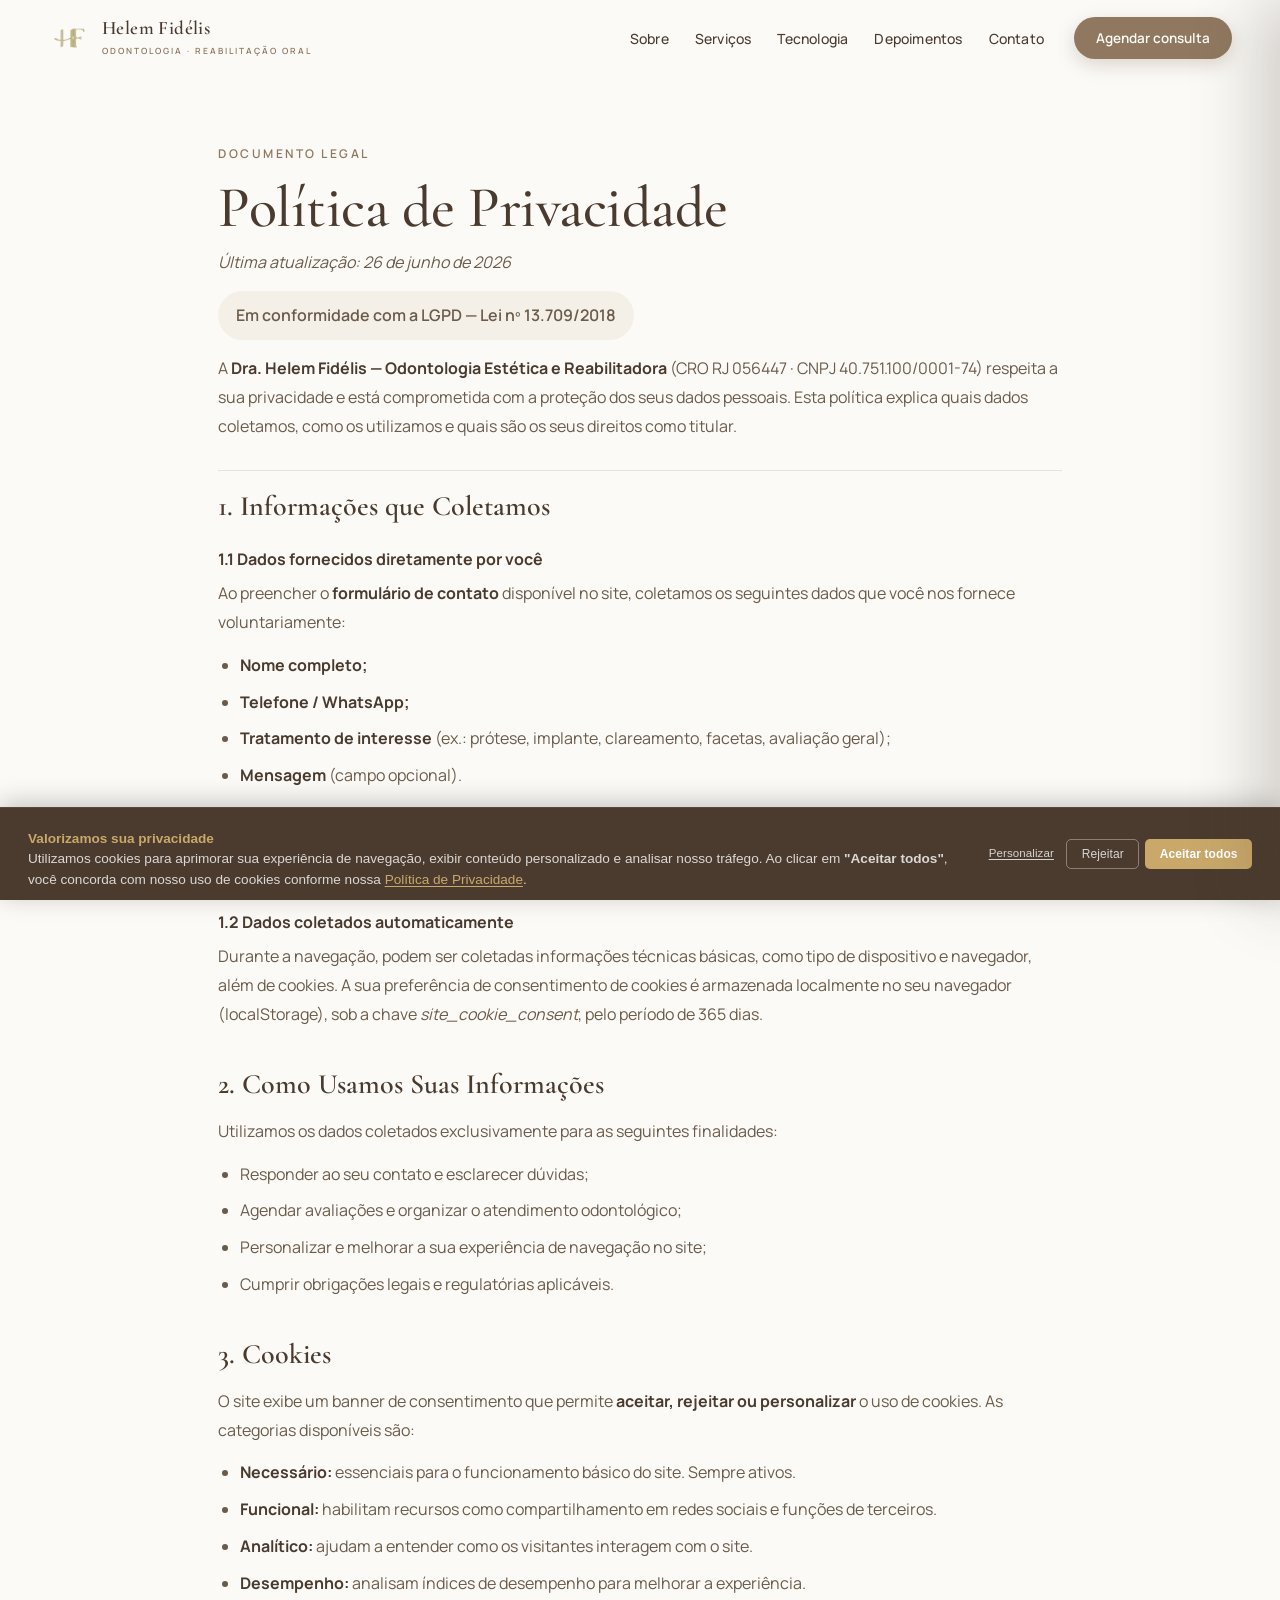
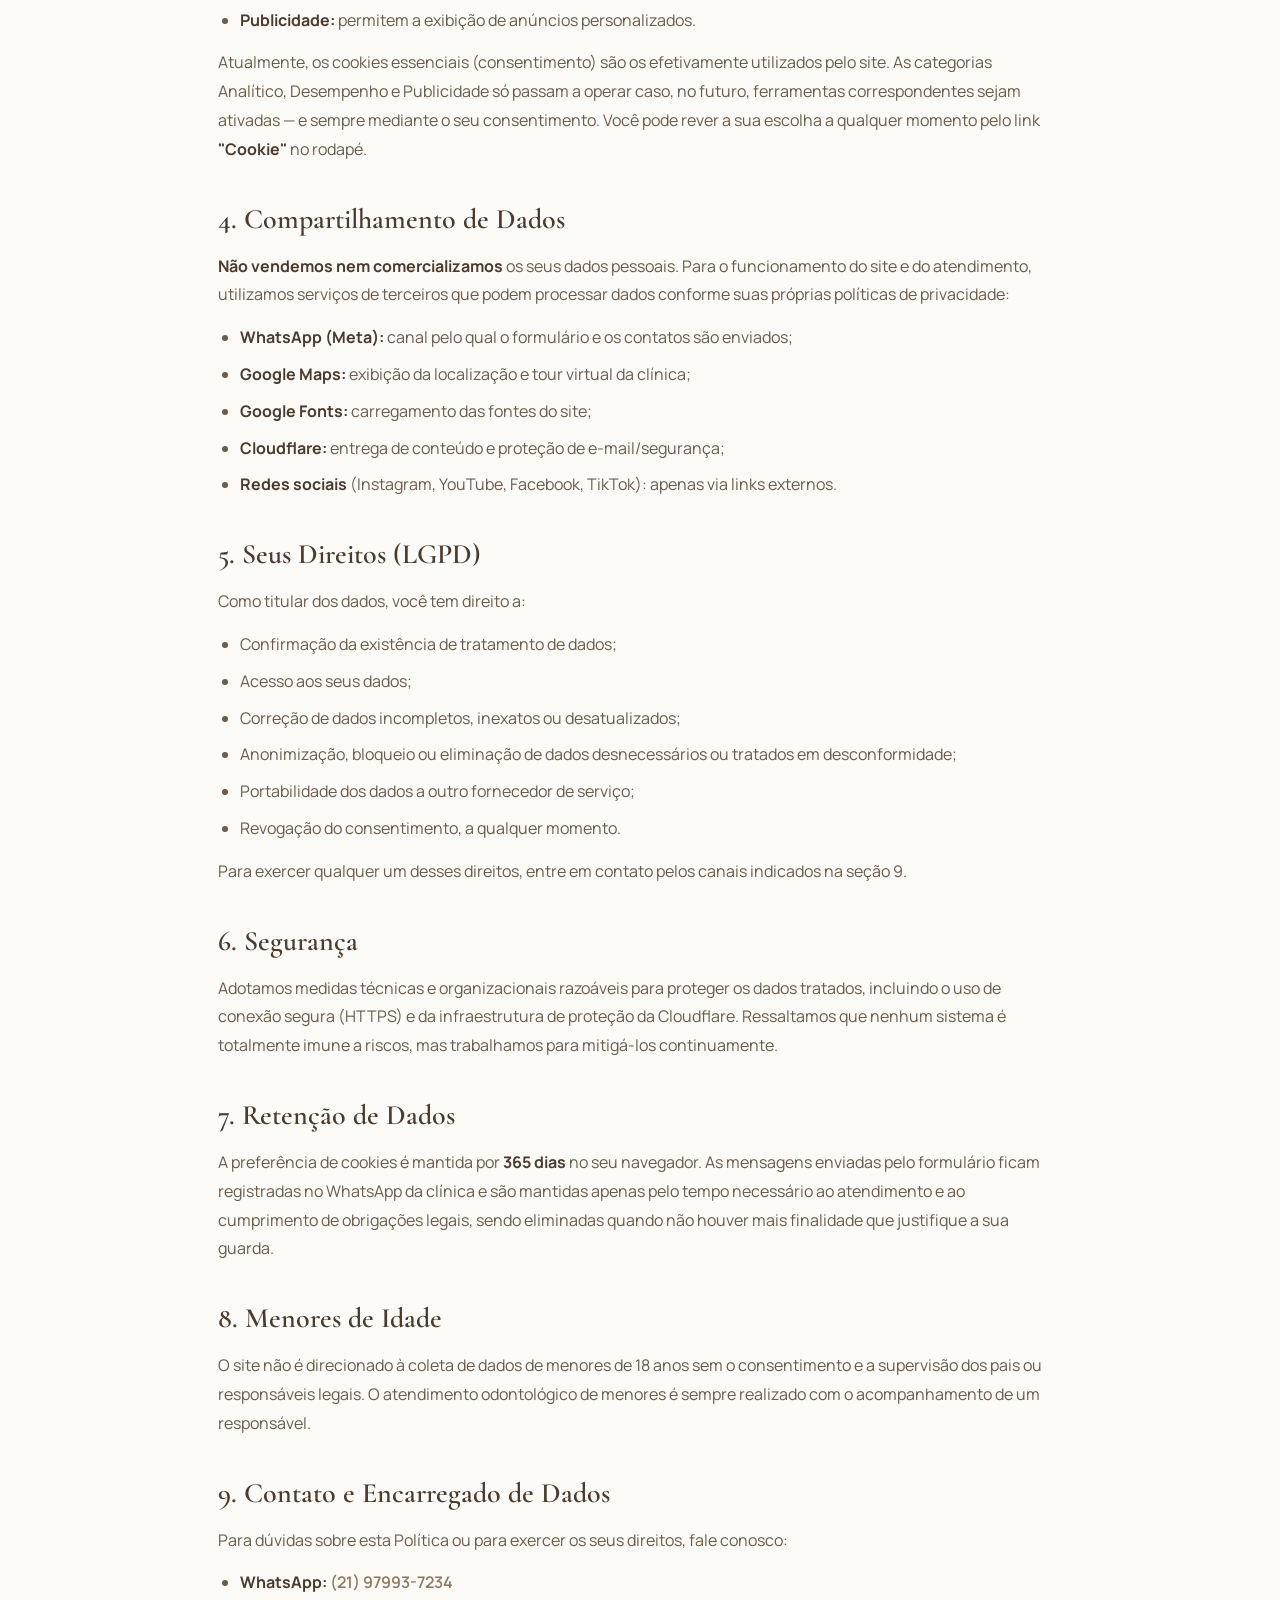
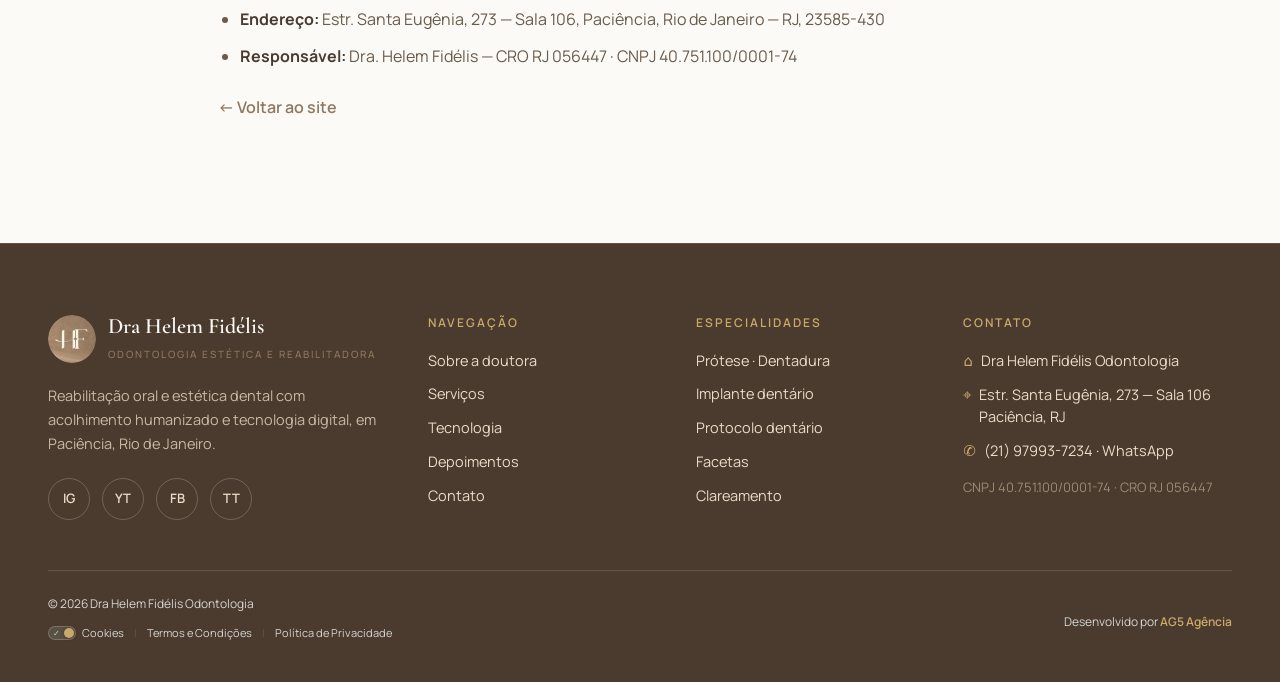
==== commit 5750879a: "perf: aplica skill PageSpeed — fontes/CSS async, hero sem reveal (LCP), rAF no scroll, no-scroll em " ====
--- a/politica-de-privacidade.html
+++ b/politica-de-privacidade.html
@@ -10,9 +10,12 @@
 <link rel="icon" href="Assets/favicon-dra-helem-fidelis.webp">
 <link rel="preconnect" href="https://fonts.googleapis.com">
 <link rel="preconnect" href="https://fonts.gstatic.com" crossorigin>
-<link href="https://fonts.googleapis.com/css2?family=Cormorant+Garamond:ital,wght@0,400;0,500;0,600;0,700;1,400;1,500&family=Manrope:wght@400;500;600;700&display=swap" rel="stylesheet">
+<link rel="preload" href="https://fonts.googleapis.com/css2?family=Cormorant+Garamond:ital,wght@0,400;0,500;0,600;0,700;1,400;1,500&family=Manrope:wght@400;500;600;700&display=swap" as="style" onload="this.onload=null;this.rel='stylesheet'">
+<noscript><link href="https://fonts.googleapis.com/css2?family=Cormorant+Garamond:ital,wght@0,400;0,500;0,600;0,700;1,400;1,500&family=Manrope:wght@400;500;600;700&display=swap" rel="stylesheet"></noscript>
+<link rel="preload" href="style.css" as="style">
 <link rel="stylesheet" href="style.css">
-<link rel="stylesheet" href="cookie-banner.css">
+<link rel="preload" href="cookie-banner.css" as="style" onload="this.onload=null;this.rel='stylesheet'">
+<noscript><link rel="stylesheet" href="cookie-banner.css"></noscript>
 <style>
   .legal{max-width:900px;margin:0 auto;padding:140px 28px 90px}
   .legal__tag{font-size:12px;font-weight:600;letter-spacing:2.5px;text-transform:uppercase;color:var(--bronze)}
@@ -35,10 +38,10 @@
 <body>
 
 <!-- ============ NAVBAR ============ -->
-<nav class="nav" id="nav">
+<nav class="nav" id="nav" aria-label="Navegação principal">
   <div class="nav__inner">
     <a href="/" class="nav__logo">
-      <img src="Assets/logo-dra-helem-fidelis-mobile.webp" alt="Dra Helem Fidélis">
+      <img src="Assets/logo-dra-helem-fidelis-mobile.webp" alt="Dra Helem Fidélis" width="200" height="200">
       <span class="nav__logo-text">Helem Fidélis<br><small>Odontologia · Reabilitação Oral</small></span>
     </a>
     <div class="nav__right">
@@ -49,7 +52,7 @@
         <a href="/#depoimentos" class="nav__link">Depoimentos</a>
         <a href="/#contato" class="nav__link">Contato</a>
       </div>
-      <a href="https://wa.me/5521979937234?text=Ol%C3%A1%2C%20vim%20atrav%C3%A9s%20do%20site%20e%20gostaria%20de%20agendar%20uma%20consulta." target="_blank" rel="noopener" class="nav__cta">Agendar consulta</a>
+      <a href="https://wa.me/5521979937234?text=Ol%C3%A1%2C%20vim%20atrav%C3%A9s%20do%20site%20e%20gostaria%20de%20agendar%20uma%20consulta." target="_blank" rel="noopener noreferrer" class="nav__cta">Agendar consulta</a>
       <button class="nav__burger" id="burger" aria-label="Abrir menu" aria-expanded="false">
         <span></span><span></span><span></span>
       </button>
@@ -190,7 +193,7 @@
     <h2>9. Contato e Encarregado de Dados</h2>
     <p>Para dúvidas sobre esta Política ou para exercer os seus direitos, fale conosco:</p>
     <ul>
-      <li><strong>WhatsApp:</strong> <a href="https://wa.me/5521979937234?text=Ol%C3%A1%2C%20vim%20atrav%C3%A9s%20do%20site%20e%20gostaria%20de%20tirar%20uma%20d%C3%BAvida%20sobre%20privacidade." target="_blank" rel="noopener">(21) 97993-7234</a></li>
+      <li><strong>WhatsApp:</strong> <a href="https://wa.me/5521979937234?text=Ol%C3%A1%2C%20vim%20atrav%C3%A9s%20do%20site%20e%20gostaria%20de%20tirar%20uma%20d%C3%BAvida%20sobre%20privacidade." target="_blank" rel="noopener noreferrer">(21) 97993-7234</a></li>
       <li><strong>Endereço:</strong> Estr. Santa Eugênia, 273 — Sala 106, Paciência, Rio de Janeiro — RJ, 23585-430</li>
       <li><strong>Responsável:</strong> Dra. Helem Fidélis — CRO RJ 056447 · CNPJ 40.751.100/0001-74</li>
     </ul>
@@ -204,15 +207,15 @@
     <div class="footer__grid">
       <div class="footer__brand">
         <a href="/" class="footer__brand-logo">
-          <img src="Assets/favicon-dra-helem-fidelis.webp" alt="HF">
+          <img src="Assets/favicon-dra-helem-fidelis.webp" alt="HF" width="192" height="192" loading="lazy">
           <span>Dra Helem Fidélis<br><small>Odontologia Estética e Reabilitadora</small></span>
         </a>
         <p>Reabilitação oral e estética dental com acolhimento humanizado e tecnologia digital, em Paciência, Rio de Janeiro.</p>
         <div class="social">
-          <a href="https://www.instagram.com/drahelemfidelis/" target="_blank" rel="noopener" aria-label="Instagram">IG</a>
-          <a href="https://www.youtube.com/channel/UCHiLj3LN12TyYaXumt3AdVA" target="_blank" rel="noopener" aria-label="YouTube">YT</a>
-          <a href="https://www.facebook.com/people/DraHelem-Fid%C3%A9lis-Reabilita%C3%A7%C3%A3o-Oral/61561709851458/" target="_blank" rel="noopener" aria-label="Facebook">FB</a>
-          <a href="https://www.tiktok.com/@dra.helem.fidelis" target="_blank" rel="noopener" aria-label="TikTok">TT</a>
+          <a href="https://www.instagram.com/drahelemfidelis/" target="_blank" rel="noopener noreferrer" aria-label="Instagram">IG</a>
+          <a href="https://www.youtube.com/channel/UCHiLj3LN12TyYaXumt3AdVA" target="_blank" rel="noopener noreferrer" aria-label="YouTube">YT</a>
+          <a href="https://www.facebook.com/people/DraHelem-Fid%C3%A9lis-Reabilita%C3%A7%C3%A3o-Oral/61561709851458/" target="_blank" rel="noopener noreferrer" aria-label="Facebook">FB</a>
+          <a href="https://www.tiktok.com/@dra.helem.fidelis" target="_blank" rel="noopener noreferrer" aria-label="TikTok">TT</a>
         </div>
       </div>
       <div>
@@ -240,7 +243,7 @@
         <div class="footer__col-links footer__contact">
           <a href="https://share.google/PjEDpDoQ3tR13irXj" target="_blank" rel="noopener noreferrer"><span class="ico" aria-hidden="true">⌂</span> Dra Helem Fidélis Odontologia</a>
           <a href="https://www.google.com/maps?gs_lcrp=EgZjaHJvbWUyCwgAEEUYChg5GKABMgYIARBFGD0yBggCEEUYPdIBCTE3MzEyajBqN6gCCLACAfEF7HBSvei3HUrxBexwUr3otx1K&um=1&ie=UTF-8&fb=1&gl=br&sa=X&geocode=KRsSC4GJ5ZsAMXbGdVE-Ldn1&daddr=Estr.+Santa+Eug%C3%AAnia,+273+-+Sala+106+-+Paci%C3%AAncia,+Rio+de+Janeiro+-+RJ,+23585-430" target="_blank" rel="noopener noreferrer"><span class="ico" aria-hidden="true">⌖</span> Estr. Santa Eugênia, 273 — Sala 106<br>Paciência, RJ</a>
-          <a href="https://wa.me/5521979937234?text=Ol%C3%A1%2C%20vim%20atrav%C3%A9s%20do%20site%20e%20gostaria%20de%20agendar%20uma%20consulta." target="_blank" rel="noopener"><span class="ico" aria-hidden="true">✆</span> (21) 97993-7234 · WhatsApp</a>
+          <a href="https://wa.me/5521979937234?text=Ol%C3%A1%2C%20vim%20atrav%C3%A9s%20do%20site%20e%20gostaria%20de%20agendar%20uma%20consulta." target="_blank" rel="noopener noreferrer"><span class="ico" aria-hidden="true">✆</span> (21) 97993-7234 · WhatsApp</a>
           <small>CNPJ 40.751.100/0001-74 · CRO RJ 056447</small>
         </div>
       </div>
@@ -263,7 +266,7 @@
           <a href="/politica-de-privacidade">Política de Privacidade</a>
         </div>
       </div>
-      <span class="footer-credits-right">Desenvolvido por <a href="https://www.ag5agencia.com.br" target="_blank" rel="noopener">AG5 Agência</a></span>
+      <span class="footer-credits-right">Desenvolvido por <a href="https://www.ag5agencia.com.br" target="_blank" rel="noopener noreferrer">AG5 Agência</a></span>
     </div>
   </div>
 </footer>
@@ -283,21 +286,21 @@
 <aside class="drawer" id="drawer" aria-label="Menu de navegação" aria-hidden="true">
   <div class="drawer__head">
     <a href="/" class="drawer__logo" data-close>
-      <img src="Assets/logo-dra-helem-fidelis-mobile.webp" alt="Dra Helem Fidélis">
+      <img src="Assets/logo-dra-helem-fidelis-mobile.webp" alt="Dra Helem Fidélis" width="200" height="200">
       <span class="drawer__logo-text">Helem Fidélis<br><small>Odontologia · Reabilitação Oral</small></span>
     </a>
     <button class="drawer__close" id="drawerClose" aria-label="Fechar menu">
       <span></span><span></span>
     </button>
   </div>
-  <nav class="drawer__links">
+  <nav class="drawer__links" aria-label="Menu mobile">
     <a href="/#sobre" data-close>Sobre</a>
     <a href="/#servicos" data-close>Serviços</a>
     <a href="/#tecnologia" data-close>Tecnologia</a>
     <a href="/#depoimentos" data-close>Depoimentos</a>
     <a href="/#contato" data-close>Contato</a>
   </nav>
-  <a href="https://wa.me/5521979937234?text=Ol%C3%A1%2C%20vim%20atrav%C3%A9s%20do%20site%20e%20gostaria%20de%20agendar%20minha%20avalia%C3%A7%C3%A3o." target="_blank" rel="noopener" class="drawer__cta" data-close>Agendar pelo WhatsApp</a>
+  <a href="https://wa.me/5521979937234?text=Ol%C3%A1%2C%20vim%20atrav%C3%A9s%20do%20site%20e%20gostaria%20de%20agendar%20minha%20avalia%C3%A7%C3%A3o." target="_blank" rel="noopener noreferrer" class="drawer__cta" data-close>Agendar pelo WhatsApp</a>
 </aside>
 
 <!-- ============ COOKIE BANNER (LGPD) ============ -->
--- a/style.css
+++ b/style.css
@@ -584,8 +584,8 @@
 .tw-arrow:hover{background:var(--bronze);color:#fff;border-color:var(--bronze);transform:scale(1.06)}
 .tw-arrow:disabled{opacity:.3;cursor:default;background:#fff;color:var(--cacau);
   border-color:rgba(74,59,46,.18);transform:none;box-shadow:none}
-.tw-dots{order:4;flex-basis:100%;display:flex;justify-content:center;align-items:center;gap:8px}
-.tw-dot{width:8px;height:8px;border-radius:8px;background:#D8CBB6;cursor:pointer;
+.tw-dots{order:4;flex-basis:100%;display:flex;justify-content:center;align-items:center;gap:0}
+.tw-dot{width:8px;height:8px;border-radius:8px;background:#D8CBB6;cursor:pointer;padding:18px 8px;box-sizing:content-box;background-clip:content-box;
   transition:all .3s;border:none;padding:0}
 .tw-dot.active{width:26px;background:var(--bronze)}
 /* Mobile: viewport ocupa a linha inteira; setas ladeiam os dots numa barra embaixo */
@@ -741,7 +741,7 @@
    ===================================================================== */
 .contact{
   position:relative;
-  background-image:url('Assets/helem_contact_bg.png');
+  background-image:url('Assets/helem_contact_bg.webp');
   background-size:cover;
   background-position:center;
   background-repeat:no-repeat;
@@ -810,12 +810,12 @@
 /* Créditos / links legais */
 .footer__credits{border-top:1px solid rgba(232,220,200,.16);margin-top:50px;padding-top:24px;display:flex;flex-wrap:wrap;gap:14px;justify-content:space-between;align-items:center}
 .footer-credits-left{display:flex;flex-direction:column;gap:4px}
-.footer__credits .copyright{font-size:.75rem;color:rgba(255,255,255,.5)}
+.footer__credits .copyright{font-size:.75rem;color:rgba(255,255,255,.78)}
 .footer-legal-links{display:flex;align-items:center;flex-wrap:wrap;font-size:11px}
-.footer-legal-links a{color:rgba(255,255,255,.4);text-decoration:none;transition:color .3s ease;display:inline-flex;align-items:center;gap:6px}
+.footer-legal-links a{color:rgba(255,255,255,.78);text-decoration:none;transition:color .3s ease;display:inline-flex;align-items:center;gap:6px;padding:8px 0}
 .footer-legal-links a:hover{color:var(--dourado)}
 .footer-legal-links .sep{margin:0 10px;opacity:.3;color:rgba(255,255,255,.4)}
-.footer-credits-right{font-size:.75rem;color:rgba(255,255,255,.5);white-space:nowrap}
+.footer-credits-right{font-size:.75rem;color:rgba(255,255,255,.78);white-space:nowrap}
 .footer-credits-right a{color:var(--dourado);text-decoration:none;font-weight:600;transition:color .3s ease}
 .footer-credits-right a:hover{color:var(--bronze-warm)}
 
--- a/style.css
+++ b/style.css
@@ -584,8 +584,8 @@
 .tw-arrow:hover{background:var(--bronze);color:#fff;border-color:var(--bronze);transform:scale(1.06)}
 .tw-arrow:disabled{opacity:.3;cursor:default;background:#fff;color:var(--cacau);
   border-color:rgba(74,59,46,.18);transform:none;box-shadow:none}
-.tw-dots{order:4;flex-basis:100%;display:flex;justify-content:center;align-items:center;gap:8px}
-.tw-dot{width:8px;height:8px;border-radius:8px;background:#D8CBB6;cursor:pointer;
+.tw-dots{order:4;flex-basis:100%;display:flex;justify-content:center;align-items:center;gap:0}
+.tw-dot{width:8px;height:8px;border-radius:8px;background:#D8CBB6;cursor:pointer;padding:18px 8px;box-sizing:content-box;background-clip:content-box;
   transition:all .3s;border:none;padding:0}
 .tw-dot.active{width:26px;background:var(--bronze)}
 /* Mobile: viewport ocupa a linha inteira; setas ladeiam os dots numa barra embaixo */
@@ -741,7 +741,7 @@
    ===================================================================== */
 .contact{
   position:relative;
-  background-image:url('Assets/helem_contact_bg.png');
+  background-image:url('Assets/helem_contact_bg.webp');
   background-size:cover;
   background-position:center;
   background-repeat:no-repeat;
@@ -810,12 +810,12 @@
 /* Créditos / links legais */
 .footer__credits{border-top:1px solid rgba(232,220,200,.16);margin-top:50px;padding-top:24px;display:flex;flex-wrap:wrap;gap:14px;justify-content:space-between;align-items:center}
 .footer-credits-left{display:flex;flex-direction:column;gap:4px}
-.footer__credits .copyright{font-size:.75rem;color:rgba(255,255,255,.5)}
+.footer__credits .copyright{font-size:.75rem;color:rgba(255,255,255,.78)}
 .footer-legal-links{display:flex;align-items:center;flex-wrap:wrap;font-size:11px}
-.footer-legal-links a{color:rgba(255,255,255,.4);text-decoration:none;transition:color .3s ease;display:inline-flex;align-items:center;gap:6px}
+.footer-legal-links a{color:rgba(255,255,255,.78);text-decoration:none;transition:color .3s ease;display:inline-flex;align-items:center;gap:6px;padding:8px 0}
 .footer-legal-links a:hover{color:var(--dourado)}
 .footer-legal-links .sep{margin:0 10px;opacity:.3;color:rgba(255,255,255,.4)}
-.footer-credits-right{font-size:.75rem;color:rgba(255,255,255,.5);white-space:nowrap}
+.footer-credits-right{font-size:.75rem;color:rgba(255,255,255,.78);white-space:nowrap}
 .footer-credits-right a{color:var(--dourado);text-decoration:none;font-weight:600;transition:color .3s ease}
 .footer-credits-right a:hover{color:var(--bronze-warm)}
 
--- a/cookie-banner.css
+++ b/cookie-banner.css
@@ -174,19 +174,19 @@
 /* Outline — Borda sutil */
 .ck-btn--outline {
     background: transparent;
-    border: 1px solid rgba(255, 255, 255, 0.12);
-    color: rgba(255, 255, 255, 0.38);
+    border: 1px solid rgba(255, 255, 255, 0.35);
+    color: rgba(255, 255, 255, 0.78);
 }
 
 .ck-btn--outline:hover {
-    border-color: rgba(255, 255, 255, 0.28);
-    color: rgba(255, 255, 255, 0.65);
+    border-color: rgba(255, 255, 255, 0.55);
+    color: rgba(255, 255, 255, 0.95);
 }
 
 /* Ghost — Link underline */
 .ck-btn--ghost {
     background: transparent;
-    color: rgba(255, 255, 255, 0.3);
+    color: rgba(255, 255, 255, 0.78);
     border: none;
     padding: 0.38rem 0.4rem;
     text-decoration: underline;
@@ -271,7 +271,7 @@
     height: 26px;
     border-radius: 50%;
     background: rgba(255, 255, 255, 0.08);
-    color: rgba(255, 255, 255, 0.55);
+    color: rgba(255, 255, 255, 0.78);
     border: none;
     cursor: pointer;
     flex-shrink: 0;
--- a/cookie-banner.css
+++ b/cookie-banner.css
@@ -174,19 +174,19 @@
 /* Outline — Borda sutil */
 .ck-btn--outline {
     background: transparent;
-    border: 1px solid rgba(255, 255, 255, 0.12);
-    color: rgba(255, 255, 255, 0.38);
+    border: 1px solid rgba(255, 255, 255, 0.35);
+    color: rgba(255, 255, 255, 0.78);
 }
 
 .ck-btn--outline:hover {
-    border-color: rgba(255, 255, 255, 0.28);
-    color: rgba(255, 255, 255, 0.65);
+    border-color: rgba(255, 255, 255, 0.55);
+    color: rgba(255, 255, 255, 0.95);
 }
 
 /* Ghost — Link underline */
 .ck-btn--ghost {
     background: transparent;
-    color: rgba(255, 255, 255, 0.3);
+    color: rgba(255, 255, 255, 0.78);
     border: none;
     padding: 0.38rem 0.4rem;
     text-decoration: underline;
@@ -271,7 +271,7 @@
     height: 26px;
     border-radius: 50%;
     background: rgba(255, 255, 255, 0.08);
-    color: rgba(255, 255, 255, 0.55);
+    color: rgba(255, 255, 255, 0.78);
     border: none;
     cursor: pointer;
     flex-shrink: 0;
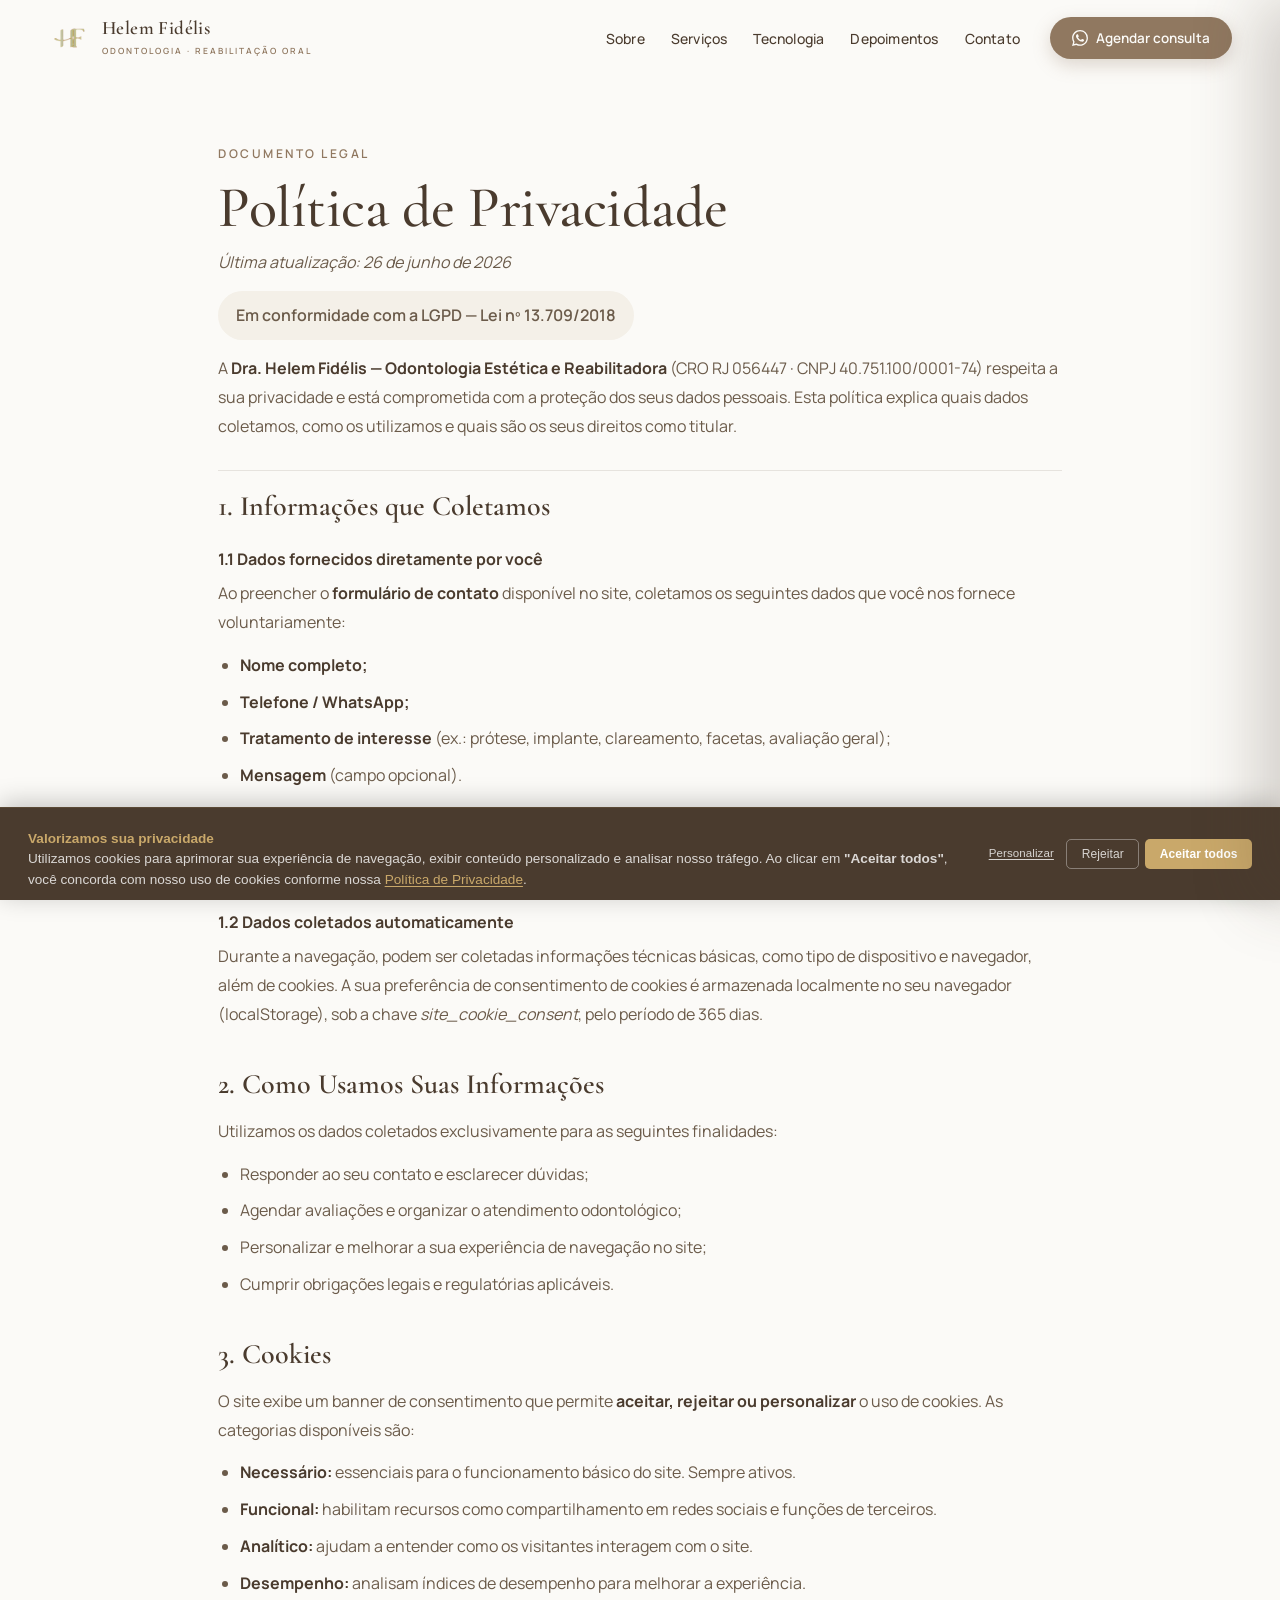
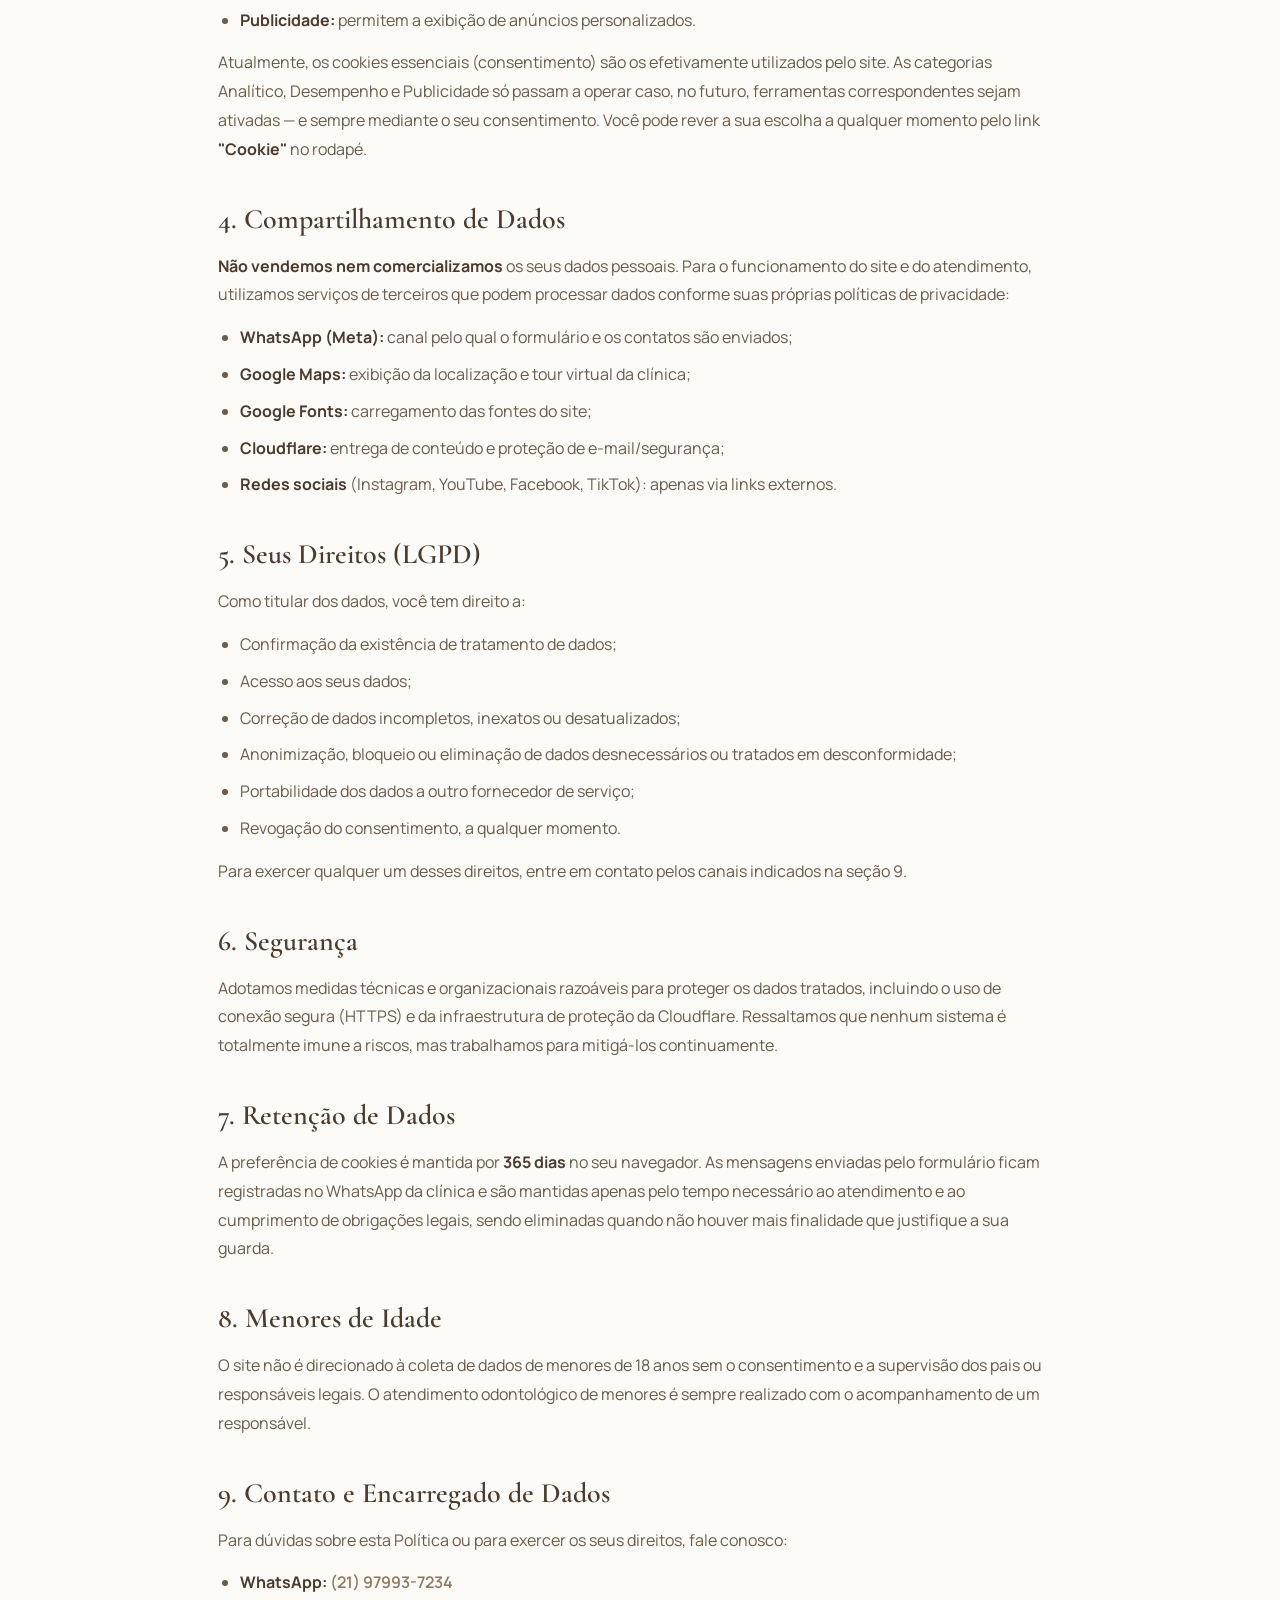
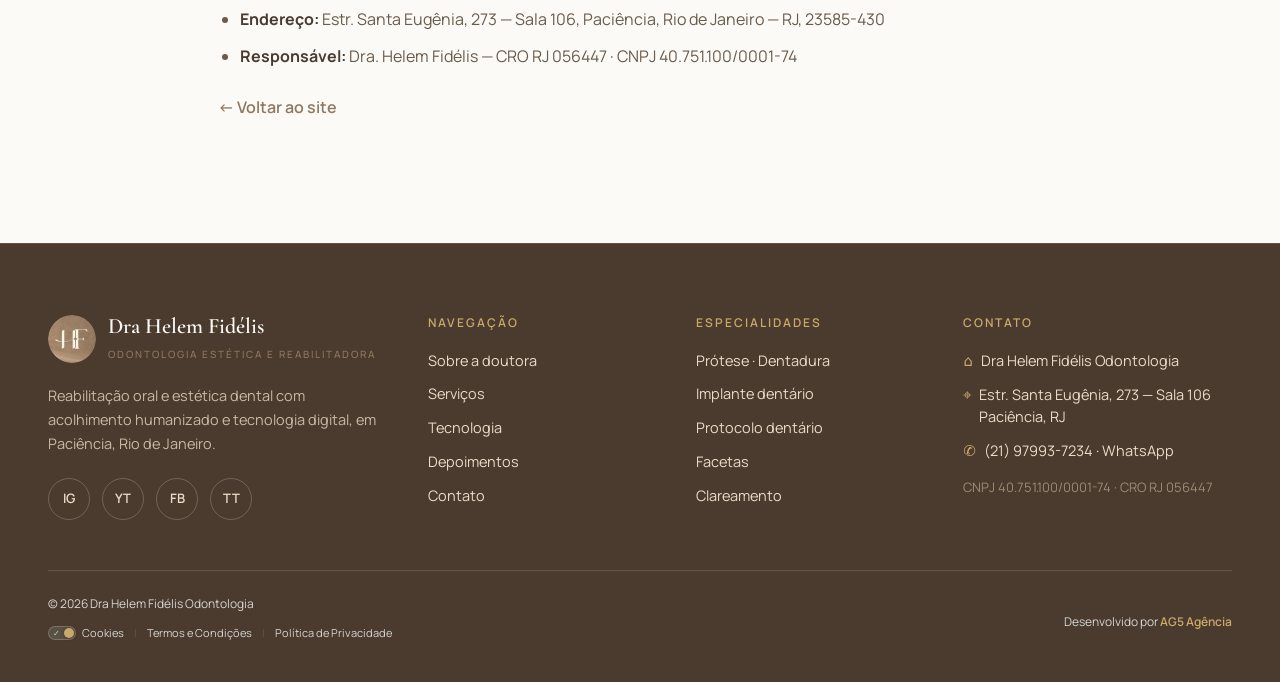
==== commit d0925d92: "feat: adiciona ícone oficial do WhatsApp nos CTAs que não tinham (hero, seções, formulário, drawer, " ====
--- a/politica-de-privacidade.html
+++ b/politica-de-privacidade.html
@@ -52,7 +52,7 @@
         <a href="/#depoimentos" class="nav__link">Depoimentos</a>
         <a href="/#contato" class="nav__link">Contato</a>
       </div>
-      <a href="https://wa.me/5521979937234?text=Ol%C3%A1%2C%20vim%20atrav%C3%A9s%20do%20site%20e%20gostaria%20de%20agendar%20uma%20consulta." target="_blank" rel="noopener noreferrer" class="nav__cta">Agendar consulta</a>
+      <a href="https://wa.me/5521979937234?text=Ol%C3%A1%2C%20vim%20atrav%C3%A9s%20do%20site%20e%20gostaria%20de%20agendar%20uma%20consulta." target="_blank" rel="noopener noreferrer" class="nav__cta"><svg class="wa-ic" viewBox="0 0 24 24" fill="currentColor" aria-hidden="true" width="16" height="16"><path d="M17.472 14.382c-.297-.149-1.758-.867-2.03-.967-.273-.099-.471-.148-.67.15-.197.297-.767.966-.94 1.164-.173.199-.347.223-.644.075-.297-.15-1.255-.463-2.39-1.475-.883-.788-1.48-1.761-1.653-2.059-.173-.297-.018-.458.13-.606.134-.133.298-.347.446-.52.149-.174.198-.298.298-.497.099-.198.05-.371-.025-.52-.075-.149-.669-1.612-.916-2.207-.242-.579-.487-.5-.669-.51-.173-.008-.371-.01-.57-.01-.198 0-.52.074-.792.372-.272.297-1.04 1.016-1.04 2.479 0 1.462 1.065 2.875 1.213 3.074.149.198 2.096 3.2 5.077 4.487.709.306 1.262.489 1.694.625.712.227 1.36.195 1.871.118.571-.085 1.758-.719 2.006-1.413.248-.694.248-1.289.173-1.413-.074-.124-.272-.198-.57-.347m-5.421 7.403h-.004a9.87 9.87 0 01-5.031-1.378l-.361-.214-3.741.982.998-3.648-.235-.374a9.86 9.86 0 01-1.51-5.26c.001-5.45 4.436-9.884 9.888-9.884 2.64 0 5.122 1.03 6.988 2.898a9.825 9.825 0 012.893 6.994c-.003 5.45-4.437 9.884-9.885 9.884m8.413-18.297A11.815 11.815 0 0012.05 0C5.495 0 .16 5.335.157 11.892c0 2.096.547 4.142 1.588 5.945L.057 24l6.305-1.654a11.882 11.882 0 005.683 1.448h.005c6.554 0 11.89-5.335 11.893-11.893a11.821 11.821 0 00-3.48-8.413z"/></svg>Agendar consulta</a>
       <button class="nav__burger" id="burger" aria-label="Abrir menu" aria-expanded="false">
         <span></span><span></span><span></span>
       </button>
@@ -300,7 +300,7 @@
     <a href="/#depoimentos" data-close>Depoimentos</a>
     <a href="/#contato" data-close>Contato</a>
   </nav>
-  <a href="https://wa.me/5521979937234?text=Ol%C3%A1%2C%20vim%20atrav%C3%A9s%20do%20site%20e%20gostaria%20de%20agendar%20minha%20avalia%C3%A7%C3%A3o." target="_blank" rel="noopener noreferrer" class="drawer__cta" data-close>Agendar pelo WhatsApp</a>
+  <a href="https://wa.me/5521979937234?text=Ol%C3%A1%2C%20vim%20atrav%C3%A9s%20do%20site%20e%20gostaria%20de%20agendar%20minha%20avalia%C3%A7%C3%A3o." target="_blank" rel="noopener noreferrer" class="drawer__cta" data-close><svg class="wa-ic" viewBox="0 0 24 24" fill="currentColor" aria-hidden="true" width="17" height="17"><path d="M17.472 14.382c-.297-.149-1.758-.867-2.03-.967-.273-.099-.471-.148-.67.15-.197.297-.767.966-.94 1.164-.173.199-.347.223-.644.075-.297-.15-1.255-.463-2.39-1.475-.883-.788-1.48-1.761-1.653-2.059-.173-.297-.018-.458.13-.606.134-.133.298-.347.446-.52.149-.174.198-.298.298-.497.099-.198.05-.371-.025-.52-.075-.149-.669-1.612-.916-2.207-.242-.579-.487-.5-.669-.51-.173-.008-.371-.01-.57-.01-.198 0-.52.074-.792.372-.272.297-1.04 1.016-1.04 2.479 0 1.462 1.065 2.875 1.213 3.074.149.198 2.096 3.2 5.077 4.487.709.306 1.262.489 1.694.625.712.227 1.36.195 1.871.118.571-.085 1.758-.719 2.006-1.413.248-.694.248-1.289.173-1.413-.074-.124-.272-.198-.57-.347m-5.421 7.403h-.004a9.87 9.87 0 01-5.031-1.378l-.361-.214-3.741.982.998-3.648-.235-.374a9.86 9.86 0 01-1.51-5.26c.001-5.45 4.436-9.884 9.888-9.884 2.64 0 5.122 1.03 6.988 2.898a9.825 9.825 0 012.893 6.994c-.003 5.45-4.437 9.884-9.885 9.884m8.413-18.297A11.815 11.815 0 0012.05 0C5.495 0 .16 5.335.157 11.892c0 2.096.547 4.142 1.588 5.945L.057 24l6.305-1.654a11.882 11.882 0 005.683 1.448h.005c6.554 0 11.89-5.335 11.893-11.893a11.821 11.821 0 00-3.48-8.413z"/></svg>Agendar pelo WhatsApp</a>
 </aside>
 
 <!-- ============ COOKIE BANNER (LGPD) ============ -->
--- a/style.css
+++ b/style.css
@@ -130,7 +130,7 @@
 }
 .drawer__links a:hover{opacity:1;color:var(--bronze);transform:translateX(6px)}
 .drawer__cta{
-  margin-top:auto;text-align:center;text-decoration:none;
+  margin-top:auto;display:inline-flex;align-items:center;justify-content:center;gap:9px;text-decoration:none;
   background:var(--bronze);color:var(--offwhite);font-weight:600;font-size:14.5px;letter-spacing:.3px;
   padding:16px 22px;border-radius:40px;box-shadow:0 8px 22px rgba(144,120,96,.3);
   transition:transform .25s,background .25s;
@@ -779,7 +779,7 @@
 .field.invalid input,.field.invalid select{border-color:#b56a5a}
 .form__error{display:none;font-size:12.5px;color:#b56a5a;margin-top:5px}
 .field.invalid .form__error{display:block}
-.form__submit{background:var(--bronze);color:var(--offwhite);border:none;cursor:pointer;padding:16px;border-radius:12px;font-size:15.5px;font-weight:600;box-shadow:0 10px 24px rgba(144,120,96,.3);transition:background .25s,transform .25s}
+.form__submit{display:flex;align-items:center;justify-content:center;gap:9px;background:var(--bronze);color:var(--offwhite);border:none;cursor:pointer;padding:16px;border-radius:12px;font-size:15.5px;font-weight:600;box-shadow:0 10px 24px rgba(144,120,96,.3);transition:background .25s,transform .25s}
 .form__submit:hover{background:var(--bronze-warm);transform:translateY(-2px)}
 .form__ok{display:none;align-items:center;gap:10px;background:var(--marfim);border-radius:12px;padding:14px 16px;font-size:14px;color:var(--cacau)}
 .form__ok.show{display:flex}
@@ -1003,3 +1003,6 @@
   *{animation:none !important;transition:none !important;scroll-behavior:auto !important}
   .reveal{opacity:1;transform:none}
 }
+
+/* Ícone WhatsApp nos CTAs */
+.wa-ic{flex-shrink:0}
--- a/style.css
+++ b/style.css
@@ -130,7 +130,7 @@
 }
 .drawer__links a:hover{opacity:1;color:var(--bronze);transform:translateX(6px)}
 .drawer__cta{
-  margin-top:auto;text-align:center;text-decoration:none;
+  margin-top:auto;display:inline-flex;align-items:center;justify-content:center;gap:9px;text-decoration:none;
   background:var(--bronze);color:var(--offwhite);font-weight:600;font-size:14.5px;letter-spacing:.3px;
   padding:16px 22px;border-radius:40px;box-shadow:0 8px 22px rgba(144,120,96,.3);
   transition:transform .25s,background .25s;
@@ -779,7 +779,7 @@
 .field.invalid input,.field.invalid select{border-color:#b56a5a}
 .form__error{display:none;font-size:12.5px;color:#b56a5a;margin-top:5px}
 .field.invalid .form__error{display:block}
-.form__submit{background:var(--bronze);color:var(--offwhite);border:none;cursor:pointer;padding:16px;border-radius:12px;font-size:15.5px;font-weight:600;box-shadow:0 10px 24px rgba(144,120,96,.3);transition:background .25s,transform .25s}
+.form__submit{display:flex;align-items:center;justify-content:center;gap:9px;background:var(--bronze);color:var(--offwhite);border:none;cursor:pointer;padding:16px;border-radius:12px;font-size:15.5px;font-weight:600;box-shadow:0 10px 24px rgba(144,120,96,.3);transition:background .25s,transform .25s}
 .form__submit:hover{background:var(--bronze-warm);transform:translateY(-2px)}
 .form__ok{display:none;align-items:center;gap:10px;background:var(--marfim);border-radius:12px;padding:14px 16px;font-size:14px;color:var(--cacau)}
 .form__ok.show{display:flex}
@@ -1003,3 +1003,6 @@
   *{animation:none !important;transition:none !important;scroll-behavior:auto !important}
   .reveal{opacity:1;transform:none}
 }
+
+/* Ícone WhatsApp nos CTAs */
+.wa-ic{flex-shrink:0}
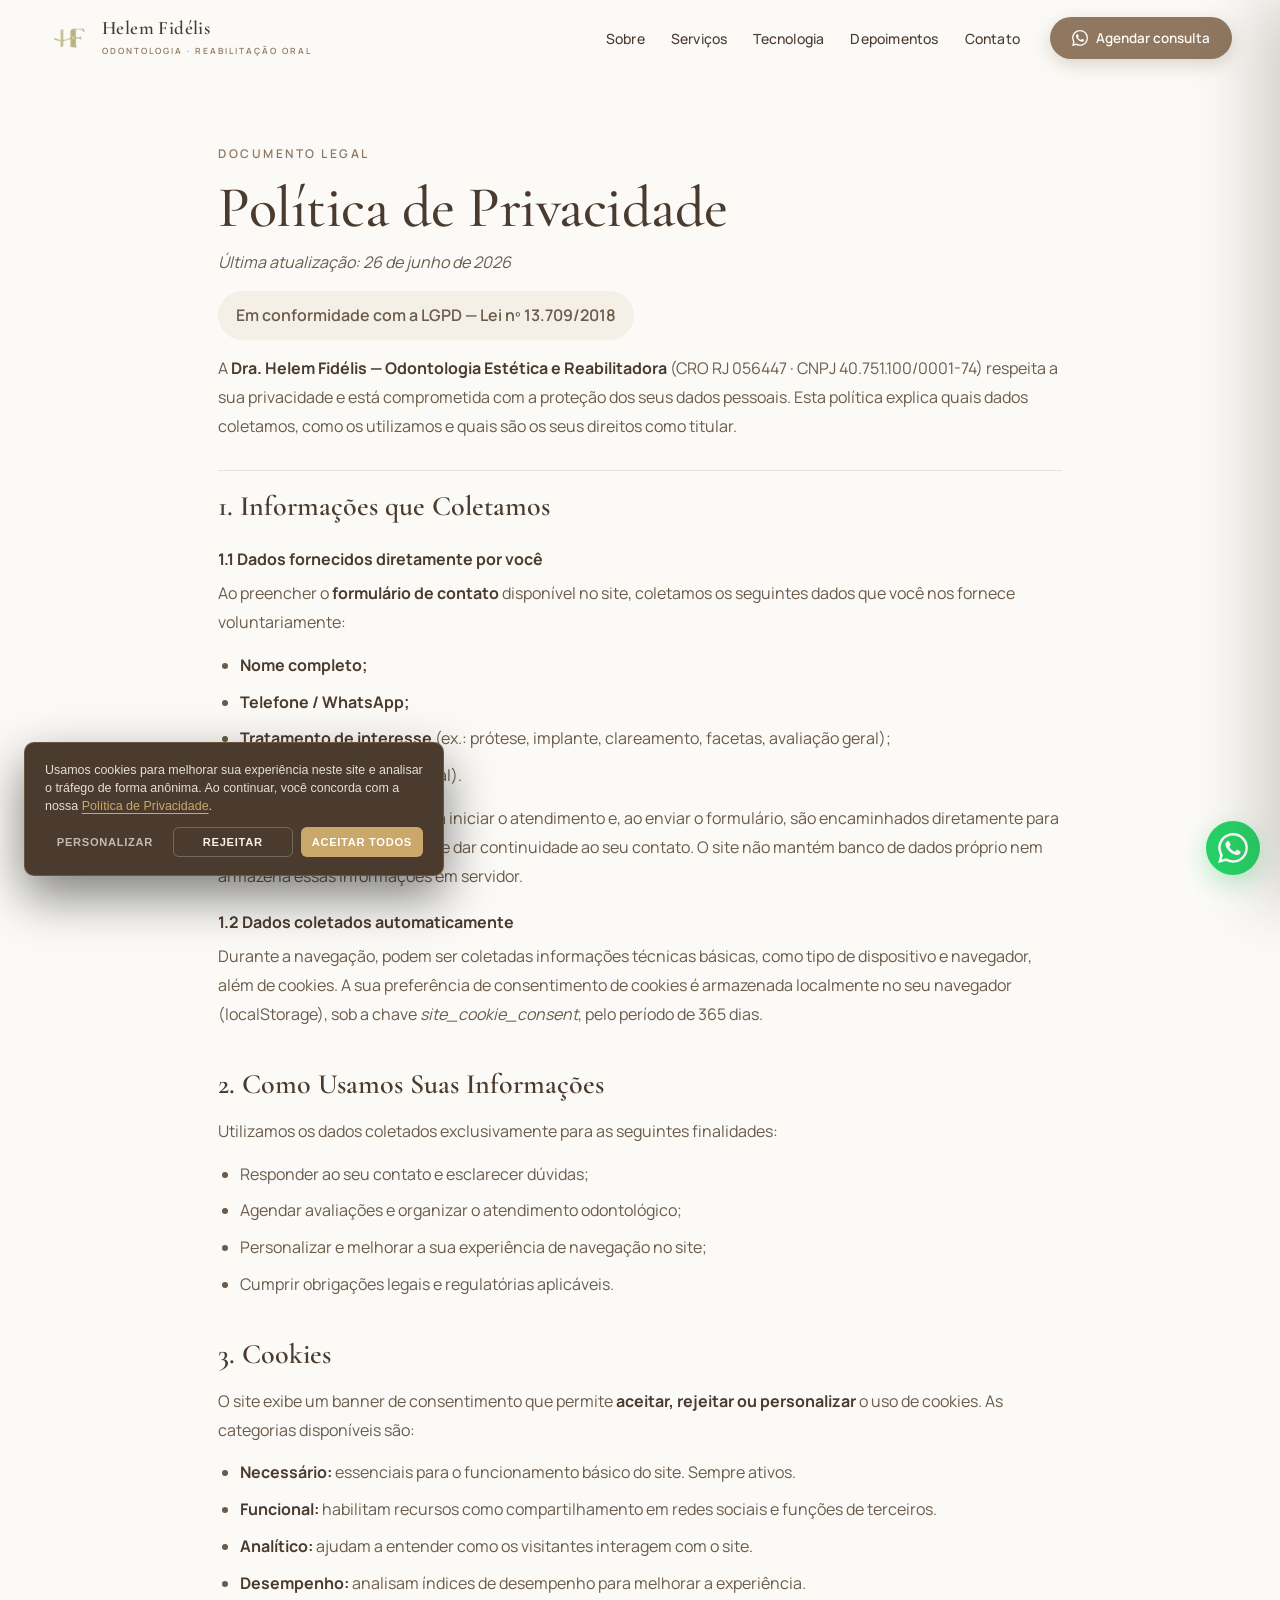
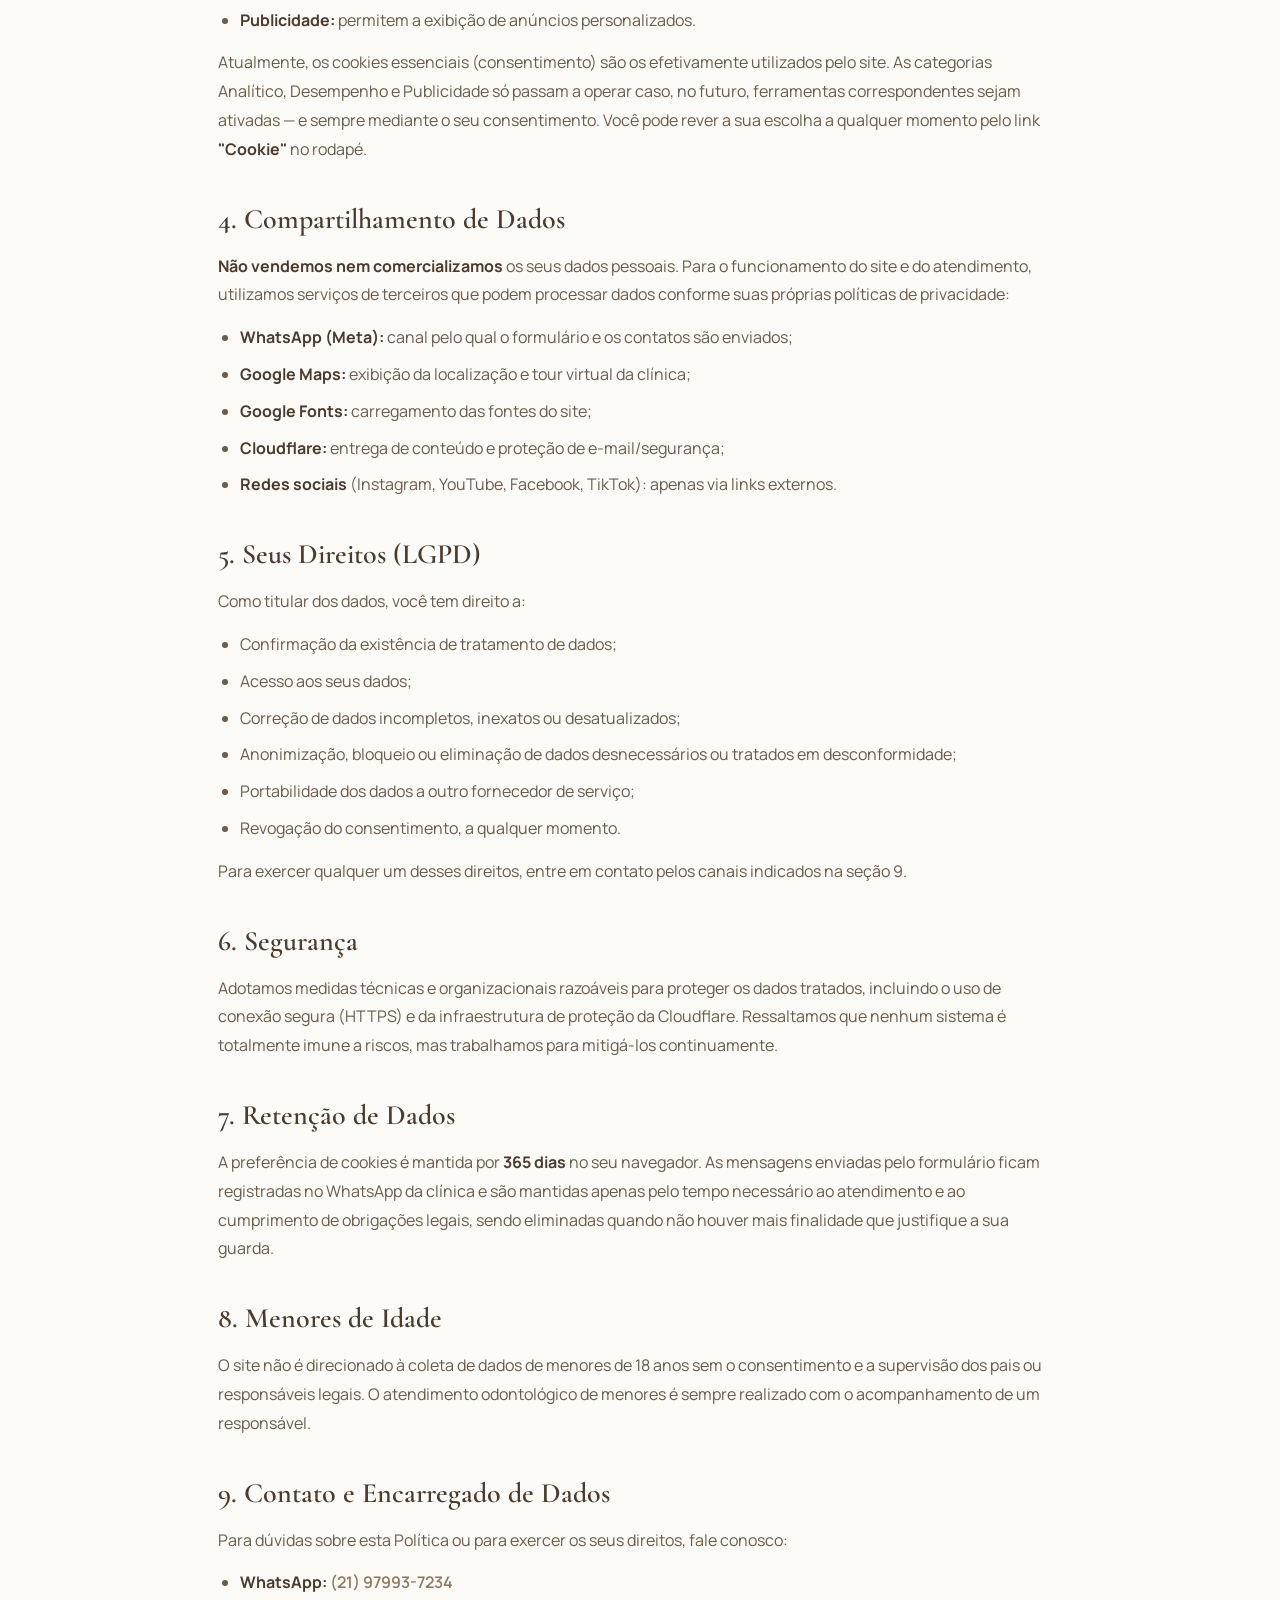
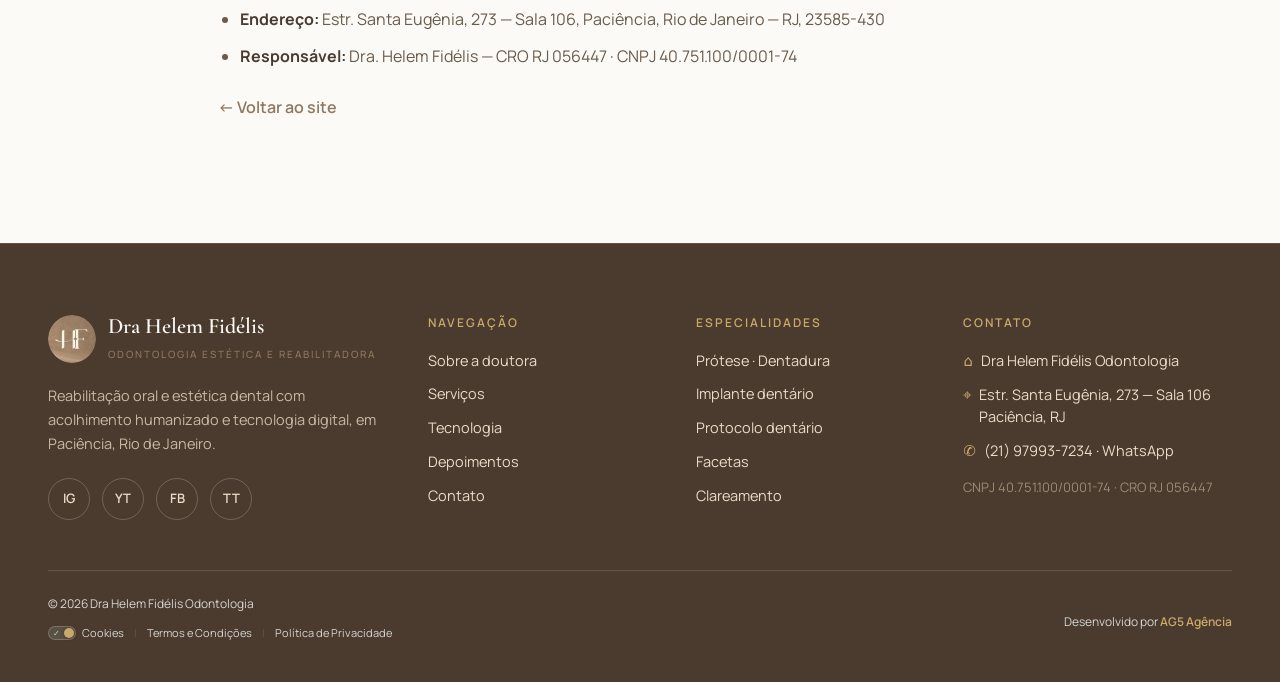
==== commit ea5e8325: "Migra cookie banner para skill AG5 v3.0.0 Remove titulo do banner (bug de layout) e botao duplicado " ====
--- a/politica-de-privacidade.html
+++ b/politica-de-privacidade.html
@@ -307,11 +307,9 @@
 <div id="ck-banner" class="ck-banner" role="dialog" aria-modal="true" aria-label="Aviso de cookies" aria-live="polite" aria-hidden="true">
   <div class="ck-banner__inner">
     <div class="ck-banner__content">
-      <h2 class="ck-banner__title">Valorizamos sua privacidade</h2>
       <p class="ck-banner__text">
-        Utilizamos cookies para aprimorar sua experiência de navegação, exibir conteúdo
-        personalizado e analisar nosso tráfego. Ao clicar em <strong>"Aceitar todos"</strong>,
-        você concorda com nosso uso de cookies conforme nossa
+        Usamos cookies para melhorar sua experiência neste site e analisar o tráfego de forma
+        anônima. Ao continuar, você concorda com a nossa
         <a href="/politica-de-privacidade" class="ck-banner__link">Política de Privacidade</a>.
       </p>
     </div>
@@ -346,7 +344,6 @@
       <div class="ck-category"><div class="ck-category__header"><div class="ck-category__info"><h3 class="ck-category__name">Publicidade</h3><p class="ck-category__desc">Entregam anúncios personalizados com base nas páginas visitadas anteriormente.</p></div><label class="ck-toggle" aria-label="Ativar cookies de publicidade"><input type="checkbox" id="ck-advertising" name="advertising"><span class="ck-toggle__slider"></span></label></div></div>
     </div>
     <div class="ck-modal__footer">
-      <button id="ck-modal-reject" class="ck-btn ck-btn--outline">Rejeitar</button>
       <button id="ck-modal-save" class="ck-btn ck-btn--ghost">Salvar Preferências</button>
       <button id="ck-modal-accept-all" class="ck-btn ck-btn--primary">Aceitar todos</button>
     </div>
--- a/cookie-banner.css
+++ b/cookie-banner.css
@@ -1,85 +1,46 @@
-/* ==========================================================
-   COOKIE BANNER UNIVERSAL — Skill Profissional (Versão AG5)
-   Versão: 2.1.0
-   Compatível com: Qualquer site HTML/CSS/JS
-   Sem dependências externas
-   ========================================================== */
-
-/* ========================================
-   COOKIE TOGGLE no rodapé — estilo iOS minimalista
-   ======================================== */
-/* Ativo (aceitou cookies opcionais) — bolinha à direita, dourada */
-#cookie-toggle.active #cookie-toggle-dot{left:15px!important;background:var(--ck-accent)}
-/* Inativo (apenas necessários) — bolinha à esquerda, cinza */
-#cookie-toggle.inactive #cookie-toggle-dot{left:2px!important;background:#888}
-/* Hover */
-#ck-prefs-link:hover #cookie-toggle{border-color:rgba(255,255,255,0.4)!important}
-#ck-prefs-link:hover #cookie-toggle-dot{box-shadow:0 0 8px rgba(201,168,106,.5)!important}
-
 :root {
-    /* ── Cores principais (Sutis e Integradas) ── */
-    --ck-bg: #4A3B2E;
-    /* Cacau do projeto — alinhado ao footer/identidade */
-    --ck-accent: #C9A86A;
-    /* Dourado do projeto (--dourado) */
-    --ck-accent-dark: #b8965a;
-    /* Tom de dourado mais fechado para hover */
-    --ck-accent-rgb: 201, 168, 106;
-    /* RGB correspondente ao #C9A86A */
-
-    /* ── Texto ── */
-    --ck-text-primary: rgba(255, 255, 255, 0.95);
-    --ck-text-muted: rgba(255, 255, 255, 0.8);
-    /* Contraste aumentado para melhor legibilidade */
-    --ck-text-link: var(--ck-accent);
-
-    /* ── Modal (fundo claro) ── */
-    --ck-modal-bg: #ffffff;
-    --ck-modal-footer-bg: #f8f9fa;
-    --ck-modal-border: rgba(0, 0, 0, 0.1);
-    --ck-modal-text: #1a1a1a;
-    --ck-modal-text-muted: #4a4a4a;
-    /* Escurecido para melhor leitura */
-    --ck-modal-category-name: #111111;
-
-    /* ── Toggle ── */
-    --ck-toggle-off: #d0d5db;
-    --ck-toggle-on: var(--ck-accent);
-
-    /* ── Layout ── */
-    --ck-radius: 12px;
-    --ck-radius-sm: 5px;
-    --ck-max-width: 1280px;
-    --ck-modal-max-width: 520px;
-
-    /* ── Animação ── */
-    --ck-transition: 280ms cubic-bezier(0.4, 0, 0.2, 1);
-    --ck-ease-out: cubic-bezier(0.16, 1, 0.3, 1);
-
-    /* ── Z-index ── */
-    --ck-z-banner: 9000;
-    --ck-z-overlay: 9050;
-    --ck-z-modal: 9100;
-    --ck-z-float: 8999;
+    /* ── Variáveis Customizáveis do Projeto (Flexíveis) ── */
+    --ck-bg: #4A3B2E;                    /* Fundo escuro (Cacau — tom principal escuro do projeto) */
+    --ck-accent: #C9A86A;                /* Tom de destaque (Dourado/Primary) */
+    --ck-accent-dark: #b8965a;           /* Tom de destaque hover */
+    --ck-accent-rgb: 201, 168, 106;      /* RGB para transparências */
+    --ck-text-light: #f6f1e8;            /* Texto claro principal */
+
+    /* ── Configurações de Layout (Compacto Sandra Back) ── */
+    --ck-radius: 10px;
+    --ck-radius-modal: 12px;
+    --ck-radius-btn: 6px;
+    --ck-banner-max-width: 420px;       /* Largura ultra-compacta */
+    --ck-modal-max-width: 440px;
+
+    /* ── Transições e Z-index ── */
+    --ck-transition: 300ms cubic-bezier(0.2, 0.7, 0.2, 1);
+    --ck-z-banner: 9500;
+    --ck-z-overlay: 9998;
+    --ck-z-modal: 9999;
 }
 
 /* ============================================================
-   BANNER DE ACEITE
+   BANNER DE ACEITE (COMPACTO & ELEGANTE)
    ============================================================ */
 .ck-banner {
     position: fixed;
-    bottom: 0;
-    left: 0;
-    right: 0;
+    bottom: 24px;
+    left: 24px;
+    width: calc(100% - 48px);
+    max-width: var(--ck-banner-max-width);
     z-index: var(--ck-z-banner);
     background: var(--ck-bg);
-    border-top: 1px solid rgba(var(--ck-accent-rgb), 0.12);
-    box-shadow: 0 -4px 24px rgba(0, 0, 0, 0.22);
-    transform: translateY(100%);
-    transition: transform 0.42s var(--ck-ease-out);
-    font-family: -apple-system, BlinkMacSystemFont, 'Segoe UI', 'Inter', sans-serif;
-    backdrop-filter: blur(10px);
-    -webkit-backdrop-filter: blur(10px);
+    color: var(--ck-text-light);
+    padding: 18px 20px;
+    border-radius: var(--ck-radius);
+    border: 1px solid rgba(var(--ck-accent-rgb), 0.25);
+    box-shadow: 0 20px 50px rgba(0, 0, 0, 0.5);
+    transform: translateY(140%);
+    transition: transform var(--ck-transition);
+    font-family: -apple-system, BlinkMacSystemFont, 'Segoe UI', Roboto, 'Inter', sans-serif;
+    backdrop-filter: blur(12px);
+    -webkit-backdrop-filter: blur(12px);
 }
 
 .ck-banner.ck-banner--visible {
@@ -87,55 +48,45 @@
 }
 
 .ck-banner.ck-banner--hidden {
-    transform: translateY(100%);
+    transform: translateY(140%);
     pointer-events: none;
 }
 
 .ck-banner__inner {
-    max-width: var(--ck-max-width);
-    margin: 0 auto;
-    padding: 10px 28px;
+    display: flex;
+    flex-direction: column;
+    gap: 12px;
+}
+
+.ck-banner__text {
+    font-size: 0.78rem;
+    line-height: 1.45;
+    color: rgba(246, 241, 232, 0.9);
+    margin: 0;
+    text-align: left;
+}
+
+.ck-banner__link {
+    color: var(--ck-accent);
+    text-decoration: underline;
+    text-underline-offset: 3px;
+    transition: color var(--ck-transition);
+}
+
+.ck-banner__actions {
     display: flex;
     align-items: center;
-    gap: 16px;
-}
-
-.ck-banner__content {
+    justify-content: space-between;
+    gap: 8px;
+    width: 100%;
+}
+
+.ck-banner__actions .ck-btn {
     flex: 1;
-    min-width: 0;
-}
-
-.ck-banner__title {
-    font-size: 0.85rem;
-    font-weight: 600;
-    color: var(--ck-accent);
-    margin-bottom: 2px;
-    line-height: 1.3;
-}
-
-.ck-banner__text {
-    font-size: 0.85rem;
-    color: var(--ck-text-muted);
-    line-height: 1.5;
-    margin: 0;
-}
-
-.ck-banner__link {
-    color: var(--ck-text-link);
-    text-decoration: underline;
-    text-underline-offset: 2px;
-    transition: color var(--ck-transition);
-}
-
-.ck-banner__link:hover {
-    color: var(--ck-accent);
-}
-
-.ck-banner__actions {
-    display: flex;
-    align-items: center;
-    gap: 6px;
-    flex-shrink: 0;
+    white-space: nowrap;
+    padding: 8px 10px;
+    font-size: 0.7rem;
+    text-align: center;
 }
 
 /* ============================================================
@@ -145,25 +96,21 @@
     display: inline-flex;
     align-items: center;
     justify-content: center;
-    padding: 0.38rem 0.9rem;
+    padding: 9px 16px;
     font-family: inherit;
-    font-size: 0.75rem;
-    font-weight: 500;
-    border-radius: var(--ck-radius-sm);
-    border: none;
+    font-size: 0.72rem;
+    font-weight: 600;
+    letter-spacing: 0.06em;
+    text-transform: uppercase;
+    border-radius: var(--ck-radius-btn);
+    border: 1px solid transparent;
     cursor: pointer;
     transition: all var(--ck-transition);
-    white-space: nowrap;
-    line-height: 1;
-    min-height: 30px;
-    letter-spacing: 0.1px;
-}
-
-/* Primário — Accent */
+}
+
 .ck-btn--primary {
     background: var(--ck-accent);
-    color: #fff;
-    font-weight: 600;
+    color: #ffffff;
 }
 
 .ck-btn--primary:hover {
@@ -171,167 +118,194 @@
     transform: translateY(-1px);
 }
 
-/* Outline — Borda sutil */
 .ck-btn--outline {
     background: transparent;
-    border: 1px solid rgba(255, 255, 255, 0.35);
-    color: rgba(255, 255, 255, 0.78);
+    border-color: rgba(246, 241, 232, 0.25);
+    color: var(--ck-text-light);
 }
 
 .ck-btn--outline:hover {
-    border-color: rgba(255, 255, 255, 0.55);
-    color: rgba(255, 255, 255, 0.95);
-}
-
-/* Ghost — Link underline */
+    border-color: var(--ck-text-light);
+    background: rgba(255, 255, 255, 0.05);
+}
+
 .ck-btn--ghost {
     background: transparent;
-    color: rgba(255, 255, 255, 0.78);
-    border: none;
-    padding: 0.38rem 0.4rem;
-    text-decoration: underline;
-    text-underline-offset: 2px;
-    font-size: 0.72rem;
+    color: rgba(246, 241, 232, 0.7);
+    padding-left: 8px;
+    padding-right: 8px;
+}
+
+.ck-btn--ghost:hover {
+    color: var(--ck-text-light);
 }
 
 /* ============================================================
-   MODAL DE PERSONALIZAÇÃO
+   MODAL DE PREFERÊNCIAS (COMPACTO)
    ============================================================ */
 .ck-modal {
     position: fixed;
-    inset: 0;
+    top: 0;
+    left: 0;
+    width: 100vw;
+    height: 100vh;
     z-index: var(--ck-z-modal);
     display: flex;
     align-items: center;
     justify-content: center;
     padding: 20px;
-    font-family: -apple-system, BlinkMacSystemFont, 'Segoe UI', 'Inter', sans-serif;
+    opacity: 0;
     pointer-events: none;
-    opacity: 0;
     transition: opacity var(--ck-transition);
+    font-family: -apple-system, BlinkMacSystemFont, 'Segoe UI', Roboto, 'Inter', sans-serif;
 }
 
 .ck-modal.ck-modal--visible {
-    pointer-events: all;
     opacity: 1;
+    pointer-events: auto;
 }
 
 .ck-modal__overlay {
     position: fixed;
-    inset: 0;
-    background: rgba(0, 0, 0, 0.55);
+    top: 0;
+    left: 0;
+    width: 100%;
+    height: 100%;
+    background: rgba(0, 0, 0, 0.65);
+    backdrop-filter: blur(4px);
+    -webkit-backdrop-filter: blur(4px);
     z-index: var(--ck-z-overlay);
-    cursor: pointer;
 }
 
 .ck-modal__box {
     position: relative;
-    z-index: calc(var(--ck-z-modal) + 10);
-    background: var(--ck-modal-bg);
-    border-radius: var(--ck-radius);
-    box-shadow: 0 24px 64px rgba(0, 0, 0, 0.22);
+    z-index: var(--ck-z-modal);
     width: 100%;
     max-width: var(--ck-modal-max-width);
     max-height: 88vh;
+    background: #ffffff;
+    border-radius: var(--ck-radius-modal);
+    box-shadow: 0 25px 60px rgba(0, 0, 0, 0.4);
     display: flex;
     flex-direction: column;
     overflow: hidden;
-    transform: translateY(14px) scale(0.98);
+    transform: scale(0.95);
     transition: transform var(--ck-transition);
-    border-top: 2px solid var(--ck-accent);
 }
 
 .ck-modal.ck-modal--visible .ck-modal__box {
-    transform: translateY(0) scale(1);
+    transform: scale(1);
 }
 
 .ck-modal__header {
+    background: var(--ck-bg);
+    color: var(--ck-text-light);
+    padding: 18px 20px;
     display: flex;
     align-items: center;
     justify-content: space-between;
-    gap: 12px;
-    padding: 14px 18px 11px;
-    border-bottom: 1px solid var(--ck-modal-border);
-    background: var(--ck-bg);
+    border-bottom: 1px solid rgba(255, 255, 255, 0.08);
 }
 
 .ck-modal__title {
-    font-size: 0.88rem;
+    font-size: 0.95rem;
     font-weight: 600;
-    color: var(--ck-accent);
     margin: 0;
+    color: var(--ck-text-light);
     line-height: 1.3;
 }
 
 .ck-modal__close {
-    display: flex;
-    align-items: center;
-    justify-content: center;
-    width: 26px;
-    height: 26px;
-    border-radius: 50%;
-    background: rgba(255, 255, 255, 0.08);
-    color: rgba(255, 255, 255, 0.78);
+    background: transparent;
     border: none;
+    color: rgba(255, 255, 255, 0.6);
+    font-size: 1.4rem;
     cursor: pointer;
-    flex-shrink: 0;
-    transition: all var(--transition-fast);
+    line-height: 1;
+    padding: 0 4px;
+    transition: color var(--ck-transition);
+}
+
+.ck-modal__close:hover {
+    color: var(--ck-text-light);
 }
 
 .ck-modal__body {
+    padding: 20px;
+    overflow-y: auto;
+    display: flex;
+    flex-direction: column;
+    gap: 16px;
+    background: #fafafa;
+}
+
+.ck-modal__intro {
+    font-size: 0.8rem;
+    line-height: 1.5;
+    color: #555555;
+    margin: 0 0 6px 0;
+}
+
+/* Categorias */
+.ck-category {
+    background: #ffffff;
+    border: 1px solid #e8e8e8;
+    border-radius: 8px;
+    padding: 14px;
+}
+
+.ck-category__header {
+    display: flex;
+    align-items: flex-start;
+    justify-content: space-between;
+    gap: 14px;
+}
+
+.ck-category__info {
     flex: 1;
-    overflow-y: auto;
-    padding: 14px 18px;
-}
-
-.ck-modal__intro {
-    font-size: 0.9rem;
-    color: var(--ck-modal-text-muted);
-    line-height: 1.6;
-    margin-bottom: 12px;
-    padding-bottom: 10px;
-    border-bottom: 1px solid var(--ck-modal-border);
-}
-
-.ck-category__header {
-    display: flex;
-    align-items: center;
-    justify-content: space-between;
-    gap: 12px;
-    padding: 9px 0;
 }
 
 .ck-category__name {
-    font-size: 0.8rem;
+    font-size: 0.85rem;
+    font-weight: 700;
+    color: #111111;
+    margin: 0 0 4px 0;
+}
+
+.ck-category__desc {
+    font-size: 0.75rem;
+    line-height: 1.4;
+    color: #666666;
+    margin: 0;
+}
+
+.ck-category__badge {
+    font-size: 0.68rem;
     font-weight: 600;
-    color: var(--ck-modal-category-name);
-    margin-bottom: 1px;
-}
-
-.ck-category__desc {
-    font-size: 0.85rem;
-    color: #555;
-    line-height: 1.5;
-    margin: 0;
-}
-
-.ck-category__badge {
-    display: inline-flex;
-    align-items: center;
-    padding: 2px 7px;
-    background: rgba(var(--ck-accent-rgb), 0.1);
-    color: var(--ck-accent-dark);
-    font-size: 0.65rem;
-    font-weight: 600;
-    border-radius: 20px;
-}
-
+    background: #f0f0f0;
+    color: #666666;
+    padding: 4px 8px;
+    border-radius: 4px;
+    white-space: nowrap;
+}
+
+/* Checkbox simples customizado */
+.ck-checkbox {
+    width: 18px;
+    height: 18px;
+    accent-color: var(--ck-accent);
+    cursor: pointer;
+    margin-top: 2px;
+}
+
+/* Toggle switch (usado no modal de preferências quando o HTML usa .ck-toggle) */
 .ck-toggle {
     position: relative;
     display: inline-block;
     width: 34px;
     height: 19px;
     cursor: pointer;
+    flex-shrink: 0;
 }
 
 .ck-toggle input {
@@ -343,7 +317,7 @@
 .ck-toggle__slider {
     position: absolute;
     inset: 0;
-    background: var(--ck-toggle-off);
+    background: #d0d5db;
     border-radius: 20px;
     transition: background var(--ck-transition);
 }
@@ -360,22 +334,31 @@
     transition: transform var(--ck-transition);
 }
 
-.ck-toggle input:checked+.ck-toggle__slider {
-    background: var(--ck-toggle-on);
-}
-
-.ck-toggle input:checked+.ck-toggle__slider::before {
+.ck-toggle input:checked + .ck-toggle__slider {
+    background: var(--ck-accent);
+}
+
+.ck-toggle input:checked + .ck-toggle__slider::before {
     transform: translateX(15px);
 }
 
+/* Footer do Modal */
 .ck-modal__footer {
+    padding: 14px 20px;
+    background: #ffffff;
+    border-top: 1px solid #eeeeee;
     display: flex;
     align-items: center;
     justify-content: flex-end;
-    gap: 7px;
-    padding: 10px 18px;
-    border-top: 1px solid var(--ck-modal-border);
-    background: var(--ck-modal-footer-bg);
+    gap: 10px;
+}
+
+.ck-modal__footer .ck-btn--ghost {
+    color: #666666;
+}
+
+.ck-modal__footer .ck-btn--ghost:hover {
+    color: #111111;
 }
 
 /* ============================================================
@@ -383,59 +366,78 @@
    ============================================================ */
 .ck-toast {
     position: fixed;
-    bottom: 20px;
-    left: 50%;
-    transform: translateX(-50%) translateY(16px);
+    bottom: 24px;
+    right: 24px;
+    z-index: 10000;
     background: var(--ck-bg);
-    color: var(--ck-accent);
+    color: var(--ck-text-light);
+    border: 1px solid rgba(var(--ck-accent-rgb), 0.3);
+    padding: 12px 20px;
+    border-radius: 8px;
     font-size: 0.82rem;
-    font-weight: 600;
-    padding: 8px 18px;
-    border-radius: var(--ck-radius-sm);
-    border: 1px solid rgba(var(--ck-accent-rgb), 0.28);
-    box-shadow: 0 8px 24px rgba(0, 0, 0, 0.25);
-    z-index: 9999;
+    font-weight: 500;
+    box-shadow: 0 10px 30px rgba(0, 0, 0, 0.3);
+    transform: translateY(100px);
     opacity: 0;
-    transition: all 300ms ease;
-    white-space: nowrap;
+    transition: all var(--ck-transition);
+    font-family: -apple-system, BlinkMacSystemFont, 'Segoe UI', Roboto, 'Inter', sans-serif;
 }
 
 .ck-toast.ck-toast--visible {
+    transform: translateY(0);
     opacity: 1;
-    transform: translateX(-50%) translateY(0);
-}
-
-@media (max-width: 767px) {
-    .ck-banner__inner {
-        flex-direction: column;
-        align-items: flex-start;
-        padding: 10px 16px;
+}
+
+/* RESPONSIVO */
+@media (max-width: 580px) {
+    .ck-banner {
+        bottom: 12px;
+        left: 12px;
+        width: calc(100% - 24px);
+        padding: 14px 16px;
     }
 
     .ck-banner__actions {
-        width: 100%;
-        gap: 5px;
+        flex-direction: row !important;
+        gap: 6px;
     }
 
     .ck-banner__actions .ck-btn {
         flex: 1;
+        width: auto !important;
+        padding: 8px 4px;
+        font-size: 0.65rem;
     }
 
-    .ck-modal {
-        align-items: flex-end;
-        padding: 0;
-    }
-
-    .ck-modal__box {
-        max-width: 100%;
-        border-radius: var(--ck-radius) var(--ck-radius) 0 0;
-    }
-
     .ck-modal__footer {
-        flex-direction: column;
+        flex-direction: column-reverse;
     }
 
     .ck-modal__footer .ck-btn {
         width: 100%;
     }
-}+}
+
+/* Link de preferências de cookies no rodapé */
+#ck-prefs-link:hover {
+    opacity: 1 !important;
+}
+
+/* Ícone de chave toggle no rodapé (PASSO 4) — reflete o estado do consentimento */
+#cookie-toggle.active #cookie-toggle-dot {
+    left: 15px !important;
+    background: var(--ck-accent);
+}
+
+#cookie-toggle.inactive #cookie-toggle-dot {
+    left: 2px !important;
+    background: #888;
+}
+
+#ck-prefs-link:hover #cookie-toggle {
+    border-color: rgba(255, 255, 255, 0.4) !important;
+}
+
+#ck-prefs-link:hover #cookie-toggle-dot {
+    box-shadow: 0 0 8px rgba(var(--ck-accent-rgb), .5) !important;
+}
--- a/cookie-banner.css
+++ b/cookie-banner.css
@@ -1,85 +1,46 @@
-/* ==========================================================
-   COOKIE BANNER UNIVERSAL — Skill Profissional (Versão AG5)
-   Versão: 2.1.0
-   Compatível com: Qualquer site HTML/CSS/JS
-   Sem dependências externas
-   ========================================================== */
-
-/* ========================================
-   COOKIE TOGGLE no rodapé — estilo iOS minimalista
-   ======================================== */
-/* Ativo (aceitou cookies opcionais) — bolinha à direita, dourada */
-#cookie-toggle.active #cookie-toggle-dot{left:15px!important;background:var(--ck-accent)}
-/* Inativo (apenas necessários) — bolinha à esquerda, cinza */
-#cookie-toggle.inactive #cookie-toggle-dot{left:2px!important;background:#888}
-/* Hover */
-#ck-prefs-link:hover #cookie-toggle{border-color:rgba(255,255,255,0.4)!important}
-#ck-prefs-link:hover #cookie-toggle-dot{box-shadow:0 0 8px rgba(201,168,106,.5)!important}
-
 :root {
-    /* ── Cores principais (Sutis e Integradas) ── */
-    --ck-bg: #4A3B2E;
-    /* Cacau do projeto — alinhado ao footer/identidade */
-    --ck-accent: #C9A86A;
-    /* Dourado do projeto (--dourado) */
-    --ck-accent-dark: #b8965a;
-    /* Tom de dourado mais fechado para hover */
-    --ck-accent-rgb: 201, 168, 106;
-    /* RGB correspondente ao #C9A86A */
-
-    /* ── Texto ── */
-    --ck-text-primary: rgba(255, 255, 255, 0.95);
-    --ck-text-muted: rgba(255, 255, 255, 0.8);
-    /* Contraste aumentado para melhor legibilidade */
-    --ck-text-link: var(--ck-accent);
-
-    /* ── Modal (fundo claro) ── */
-    --ck-modal-bg: #ffffff;
-    --ck-modal-footer-bg: #f8f9fa;
-    --ck-modal-border: rgba(0, 0, 0, 0.1);
-    --ck-modal-text: #1a1a1a;
-    --ck-modal-text-muted: #4a4a4a;
-    /* Escurecido para melhor leitura */
-    --ck-modal-category-name: #111111;
-
-    /* ── Toggle ── */
-    --ck-toggle-off: #d0d5db;
-    --ck-toggle-on: var(--ck-accent);
-
-    /* ── Layout ── */
-    --ck-radius: 12px;
-    --ck-radius-sm: 5px;
-    --ck-max-width: 1280px;
-    --ck-modal-max-width: 520px;
-
-    /* ── Animação ── */
-    --ck-transition: 280ms cubic-bezier(0.4, 0, 0.2, 1);
-    --ck-ease-out: cubic-bezier(0.16, 1, 0.3, 1);
-
-    /* ── Z-index ── */
-    --ck-z-banner: 9000;
-    --ck-z-overlay: 9050;
-    --ck-z-modal: 9100;
-    --ck-z-float: 8999;
+    /* ── Variáveis Customizáveis do Projeto (Flexíveis) ── */
+    --ck-bg: #4A3B2E;                    /* Fundo escuro (Cacau — tom principal escuro do projeto) */
+    --ck-accent: #C9A86A;                /* Tom de destaque (Dourado/Primary) */
+    --ck-accent-dark: #b8965a;           /* Tom de destaque hover */
+    --ck-accent-rgb: 201, 168, 106;      /* RGB para transparências */
+    --ck-text-light: #f6f1e8;            /* Texto claro principal */
+
+    /* ── Configurações de Layout (Compacto Sandra Back) ── */
+    --ck-radius: 10px;
+    --ck-radius-modal: 12px;
+    --ck-radius-btn: 6px;
+    --ck-banner-max-width: 420px;       /* Largura ultra-compacta */
+    --ck-modal-max-width: 440px;
+
+    /* ── Transições e Z-index ── */
+    --ck-transition: 300ms cubic-bezier(0.2, 0.7, 0.2, 1);
+    --ck-z-banner: 9500;
+    --ck-z-overlay: 9998;
+    --ck-z-modal: 9999;
 }
 
 /* ============================================================
-   BANNER DE ACEITE
+   BANNER DE ACEITE (COMPACTO & ELEGANTE)
    ============================================================ */
 .ck-banner {
     position: fixed;
-    bottom: 0;
-    left: 0;
-    right: 0;
+    bottom: 24px;
+    left: 24px;
+    width: calc(100% - 48px);
+    max-width: var(--ck-banner-max-width);
     z-index: var(--ck-z-banner);
     background: var(--ck-bg);
-    border-top: 1px solid rgba(var(--ck-accent-rgb), 0.12);
-    box-shadow: 0 -4px 24px rgba(0, 0, 0, 0.22);
-    transform: translateY(100%);
-    transition: transform 0.42s var(--ck-ease-out);
-    font-family: -apple-system, BlinkMacSystemFont, 'Segoe UI', 'Inter', sans-serif;
-    backdrop-filter: blur(10px);
-    -webkit-backdrop-filter: blur(10px);
+    color: var(--ck-text-light);
+    padding: 18px 20px;
+    border-radius: var(--ck-radius);
+    border: 1px solid rgba(var(--ck-accent-rgb), 0.25);
+    box-shadow: 0 20px 50px rgba(0, 0, 0, 0.5);
+    transform: translateY(140%);
+    transition: transform var(--ck-transition);
+    font-family: -apple-system, BlinkMacSystemFont, 'Segoe UI', Roboto, 'Inter', sans-serif;
+    backdrop-filter: blur(12px);
+    -webkit-backdrop-filter: blur(12px);
 }
 
 .ck-banner.ck-banner--visible {
@@ -87,55 +48,45 @@
 }
 
 .ck-banner.ck-banner--hidden {
-    transform: translateY(100%);
+    transform: translateY(140%);
     pointer-events: none;
 }
 
 .ck-banner__inner {
-    max-width: var(--ck-max-width);
-    margin: 0 auto;
-    padding: 10px 28px;
+    display: flex;
+    flex-direction: column;
+    gap: 12px;
+}
+
+.ck-banner__text {
+    font-size: 0.78rem;
+    line-height: 1.45;
+    color: rgba(246, 241, 232, 0.9);
+    margin: 0;
+    text-align: left;
+}
+
+.ck-banner__link {
+    color: var(--ck-accent);
+    text-decoration: underline;
+    text-underline-offset: 3px;
+    transition: color var(--ck-transition);
+}
+
+.ck-banner__actions {
     display: flex;
     align-items: center;
-    gap: 16px;
-}
-
-.ck-banner__content {
+    justify-content: space-between;
+    gap: 8px;
+    width: 100%;
+}
+
+.ck-banner__actions .ck-btn {
     flex: 1;
-    min-width: 0;
-}
-
-.ck-banner__title {
-    font-size: 0.85rem;
-    font-weight: 600;
-    color: var(--ck-accent);
-    margin-bottom: 2px;
-    line-height: 1.3;
-}
-
-.ck-banner__text {
-    font-size: 0.85rem;
-    color: var(--ck-text-muted);
-    line-height: 1.5;
-    margin: 0;
-}
-
-.ck-banner__link {
-    color: var(--ck-text-link);
-    text-decoration: underline;
-    text-underline-offset: 2px;
-    transition: color var(--ck-transition);
-}
-
-.ck-banner__link:hover {
-    color: var(--ck-accent);
-}
-
-.ck-banner__actions {
-    display: flex;
-    align-items: center;
-    gap: 6px;
-    flex-shrink: 0;
+    white-space: nowrap;
+    padding: 8px 10px;
+    font-size: 0.7rem;
+    text-align: center;
 }
 
 /* ============================================================
@@ -145,25 +96,21 @@
     display: inline-flex;
     align-items: center;
     justify-content: center;
-    padding: 0.38rem 0.9rem;
+    padding: 9px 16px;
     font-family: inherit;
-    font-size: 0.75rem;
-    font-weight: 500;
-    border-radius: var(--ck-radius-sm);
-    border: none;
+    font-size: 0.72rem;
+    font-weight: 600;
+    letter-spacing: 0.06em;
+    text-transform: uppercase;
+    border-radius: var(--ck-radius-btn);
+    border: 1px solid transparent;
     cursor: pointer;
     transition: all var(--ck-transition);
-    white-space: nowrap;
-    line-height: 1;
-    min-height: 30px;
-    letter-spacing: 0.1px;
-}
-
-/* Primário — Accent */
+}
+
 .ck-btn--primary {
     background: var(--ck-accent);
-    color: #fff;
-    font-weight: 600;
+    color: #ffffff;
 }
 
 .ck-btn--primary:hover {
@@ -171,167 +118,194 @@
     transform: translateY(-1px);
 }
 
-/* Outline — Borda sutil */
 .ck-btn--outline {
     background: transparent;
-    border: 1px solid rgba(255, 255, 255, 0.35);
-    color: rgba(255, 255, 255, 0.78);
+    border-color: rgba(246, 241, 232, 0.25);
+    color: var(--ck-text-light);
 }
 
 .ck-btn--outline:hover {
-    border-color: rgba(255, 255, 255, 0.55);
-    color: rgba(255, 255, 255, 0.95);
-}
-
-/* Ghost — Link underline */
+    border-color: var(--ck-text-light);
+    background: rgba(255, 255, 255, 0.05);
+}
+
 .ck-btn--ghost {
     background: transparent;
-    color: rgba(255, 255, 255, 0.78);
-    border: none;
-    padding: 0.38rem 0.4rem;
-    text-decoration: underline;
-    text-underline-offset: 2px;
-    font-size: 0.72rem;
+    color: rgba(246, 241, 232, 0.7);
+    padding-left: 8px;
+    padding-right: 8px;
+}
+
+.ck-btn--ghost:hover {
+    color: var(--ck-text-light);
 }
 
 /* ============================================================
-   MODAL DE PERSONALIZAÇÃO
+   MODAL DE PREFERÊNCIAS (COMPACTO)
    ============================================================ */
 .ck-modal {
     position: fixed;
-    inset: 0;
+    top: 0;
+    left: 0;
+    width: 100vw;
+    height: 100vh;
     z-index: var(--ck-z-modal);
     display: flex;
     align-items: center;
     justify-content: center;
     padding: 20px;
-    font-family: -apple-system, BlinkMacSystemFont, 'Segoe UI', 'Inter', sans-serif;
+    opacity: 0;
     pointer-events: none;
-    opacity: 0;
     transition: opacity var(--ck-transition);
+    font-family: -apple-system, BlinkMacSystemFont, 'Segoe UI', Roboto, 'Inter', sans-serif;
 }
 
 .ck-modal.ck-modal--visible {
-    pointer-events: all;
     opacity: 1;
+    pointer-events: auto;
 }
 
 .ck-modal__overlay {
     position: fixed;
-    inset: 0;
-    background: rgba(0, 0, 0, 0.55);
+    top: 0;
+    left: 0;
+    width: 100%;
+    height: 100%;
+    background: rgba(0, 0, 0, 0.65);
+    backdrop-filter: blur(4px);
+    -webkit-backdrop-filter: blur(4px);
     z-index: var(--ck-z-overlay);
-    cursor: pointer;
 }
 
 .ck-modal__box {
     position: relative;
-    z-index: calc(var(--ck-z-modal) + 10);
-    background: var(--ck-modal-bg);
-    border-radius: var(--ck-radius);
-    box-shadow: 0 24px 64px rgba(0, 0, 0, 0.22);
+    z-index: var(--ck-z-modal);
     width: 100%;
     max-width: var(--ck-modal-max-width);
     max-height: 88vh;
+    background: #ffffff;
+    border-radius: var(--ck-radius-modal);
+    box-shadow: 0 25px 60px rgba(0, 0, 0, 0.4);
     display: flex;
     flex-direction: column;
     overflow: hidden;
-    transform: translateY(14px) scale(0.98);
+    transform: scale(0.95);
     transition: transform var(--ck-transition);
-    border-top: 2px solid var(--ck-accent);
 }
 
 .ck-modal.ck-modal--visible .ck-modal__box {
-    transform: translateY(0) scale(1);
+    transform: scale(1);
 }
 
 .ck-modal__header {
+    background: var(--ck-bg);
+    color: var(--ck-text-light);
+    padding: 18px 20px;
     display: flex;
     align-items: center;
     justify-content: space-between;
-    gap: 12px;
-    padding: 14px 18px 11px;
-    border-bottom: 1px solid var(--ck-modal-border);
-    background: var(--ck-bg);
+    border-bottom: 1px solid rgba(255, 255, 255, 0.08);
 }
 
 .ck-modal__title {
-    font-size: 0.88rem;
+    font-size: 0.95rem;
     font-weight: 600;
-    color: var(--ck-accent);
     margin: 0;
+    color: var(--ck-text-light);
     line-height: 1.3;
 }
 
 .ck-modal__close {
-    display: flex;
-    align-items: center;
-    justify-content: center;
-    width: 26px;
-    height: 26px;
-    border-radius: 50%;
-    background: rgba(255, 255, 255, 0.08);
-    color: rgba(255, 255, 255, 0.78);
+    background: transparent;
     border: none;
+    color: rgba(255, 255, 255, 0.6);
+    font-size: 1.4rem;
     cursor: pointer;
-    flex-shrink: 0;
-    transition: all var(--transition-fast);
+    line-height: 1;
+    padding: 0 4px;
+    transition: color var(--ck-transition);
+}
+
+.ck-modal__close:hover {
+    color: var(--ck-text-light);
 }
 
 .ck-modal__body {
+    padding: 20px;
+    overflow-y: auto;
+    display: flex;
+    flex-direction: column;
+    gap: 16px;
+    background: #fafafa;
+}
+
+.ck-modal__intro {
+    font-size: 0.8rem;
+    line-height: 1.5;
+    color: #555555;
+    margin: 0 0 6px 0;
+}
+
+/* Categorias */
+.ck-category {
+    background: #ffffff;
+    border: 1px solid #e8e8e8;
+    border-radius: 8px;
+    padding: 14px;
+}
+
+.ck-category__header {
+    display: flex;
+    align-items: flex-start;
+    justify-content: space-between;
+    gap: 14px;
+}
+
+.ck-category__info {
     flex: 1;
-    overflow-y: auto;
-    padding: 14px 18px;
-}
-
-.ck-modal__intro {
-    font-size: 0.9rem;
-    color: var(--ck-modal-text-muted);
-    line-height: 1.6;
-    margin-bottom: 12px;
-    padding-bottom: 10px;
-    border-bottom: 1px solid var(--ck-modal-border);
-}
-
-.ck-category__header {
-    display: flex;
-    align-items: center;
-    justify-content: space-between;
-    gap: 12px;
-    padding: 9px 0;
 }
 
 .ck-category__name {
-    font-size: 0.8rem;
+    font-size: 0.85rem;
+    font-weight: 700;
+    color: #111111;
+    margin: 0 0 4px 0;
+}
+
+.ck-category__desc {
+    font-size: 0.75rem;
+    line-height: 1.4;
+    color: #666666;
+    margin: 0;
+}
+
+.ck-category__badge {
+    font-size: 0.68rem;
     font-weight: 600;
-    color: var(--ck-modal-category-name);
-    margin-bottom: 1px;
-}
-
-.ck-category__desc {
-    font-size: 0.85rem;
-    color: #555;
-    line-height: 1.5;
-    margin: 0;
-}
-
-.ck-category__badge {
-    display: inline-flex;
-    align-items: center;
-    padding: 2px 7px;
-    background: rgba(var(--ck-accent-rgb), 0.1);
-    color: var(--ck-accent-dark);
-    font-size: 0.65rem;
-    font-weight: 600;
-    border-radius: 20px;
-}
-
+    background: #f0f0f0;
+    color: #666666;
+    padding: 4px 8px;
+    border-radius: 4px;
+    white-space: nowrap;
+}
+
+/* Checkbox simples customizado */
+.ck-checkbox {
+    width: 18px;
+    height: 18px;
+    accent-color: var(--ck-accent);
+    cursor: pointer;
+    margin-top: 2px;
+}
+
+/* Toggle switch (usado no modal de preferências quando o HTML usa .ck-toggle) */
 .ck-toggle {
     position: relative;
     display: inline-block;
     width: 34px;
     height: 19px;
     cursor: pointer;
+    flex-shrink: 0;
 }
 
 .ck-toggle input {
@@ -343,7 +317,7 @@
 .ck-toggle__slider {
     position: absolute;
     inset: 0;
-    background: var(--ck-toggle-off);
+    background: #d0d5db;
     border-radius: 20px;
     transition: background var(--ck-transition);
 }
@@ -360,22 +334,31 @@
     transition: transform var(--ck-transition);
 }
 
-.ck-toggle input:checked+.ck-toggle__slider {
-    background: var(--ck-toggle-on);
-}
-
-.ck-toggle input:checked+.ck-toggle__slider::before {
+.ck-toggle input:checked + .ck-toggle__slider {
+    background: var(--ck-accent);
+}
+
+.ck-toggle input:checked + .ck-toggle__slider::before {
     transform: translateX(15px);
 }
 
+/* Footer do Modal */
 .ck-modal__footer {
+    padding: 14px 20px;
+    background: #ffffff;
+    border-top: 1px solid #eeeeee;
     display: flex;
     align-items: center;
     justify-content: flex-end;
-    gap: 7px;
-    padding: 10px 18px;
-    border-top: 1px solid var(--ck-modal-border);
-    background: var(--ck-modal-footer-bg);
+    gap: 10px;
+}
+
+.ck-modal__footer .ck-btn--ghost {
+    color: #666666;
+}
+
+.ck-modal__footer .ck-btn--ghost:hover {
+    color: #111111;
 }
 
 /* ============================================================
@@ -383,59 +366,78 @@
    ============================================================ */
 .ck-toast {
     position: fixed;
-    bottom: 20px;
-    left: 50%;
-    transform: translateX(-50%) translateY(16px);
+    bottom: 24px;
+    right: 24px;
+    z-index: 10000;
     background: var(--ck-bg);
-    color: var(--ck-accent);
+    color: var(--ck-text-light);
+    border: 1px solid rgba(var(--ck-accent-rgb), 0.3);
+    padding: 12px 20px;
+    border-radius: 8px;
     font-size: 0.82rem;
-    font-weight: 600;
-    padding: 8px 18px;
-    border-radius: var(--ck-radius-sm);
-    border: 1px solid rgba(var(--ck-accent-rgb), 0.28);
-    box-shadow: 0 8px 24px rgba(0, 0, 0, 0.25);
-    z-index: 9999;
+    font-weight: 500;
+    box-shadow: 0 10px 30px rgba(0, 0, 0, 0.3);
+    transform: translateY(100px);
     opacity: 0;
-    transition: all 300ms ease;
-    white-space: nowrap;
+    transition: all var(--ck-transition);
+    font-family: -apple-system, BlinkMacSystemFont, 'Segoe UI', Roboto, 'Inter', sans-serif;
 }
 
 .ck-toast.ck-toast--visible {
+    transform: translateY(0);
     opacity: 1;
-    transform: translateX(-50%) translateY(0);
-}
-
-@media (max-width: 767px) {
-    .ck-banner__inner {
-        flex-direction: column;
-        align-items: flex-start;
-        padding: 10px 16px;
+}
+
+/* RESPONSIVO */
+@media (max-width: 580px) {
+    .ck-banner {
+        bottom: 12px;
+        left: 12px;
+        width: calc(100% - 24px);
+        padding: 14px 16px;
     }
 
     .ck-banner__actions {
-        width: 100%;
-        gap: 5px;
+        flex-direction: row !important;
+        gap: 6px;
     }
 
     .ck-banner__actions .ck-btn {
         flex: 1;
+        width: auto !important;
+        padding: 8px 4px;
+        font-size: 0.65rem;
     }
 
-    .ck-modal {
-        align-items: flex-end;
-        padding: 0;
-    }
-
-    .ck-modal__box {
-        max-width: 100%;
-        border-radius: var(--ck-radius) var(--ck-radius) 0 0;
-    }
-
     .ck-modal__footer {
-        flex-direction: column;
+        flex-direction: column-reverse;
     }
 
     .ck-modal__footer .ck-btn {
         width: 100%;
     }
-}+}
+
+/* Link de preferências de cookies no rodapé */
+#ck-prefs-link:hover {
+    opacity: 1 !important;
+}
+
+/* Ícone de chave toggle no rodapé (PASSO 4) — reflete o estado do consentimento */
+#cookie-toggle.active #cookie-toggle-dot {
+    left: 15px !important;
+    background: var(--ck-accent);
+}
+
+#cookie-toggle.inactive #cookie-toggle-dot {
+    left: 2px !important;
+    background: #888;
+}
+
+#ck-prefs-link:hover #cookie-toggle {
+    border-color: rgba(255, 255, 255, 0.4) !important;
+}
+
+#ck-prefs-link:hover #cookie-toggle-dot {
+    box-shadow: 0 0 8px rgba(var(--ck-accent-rgb), .5) !important;
+}
